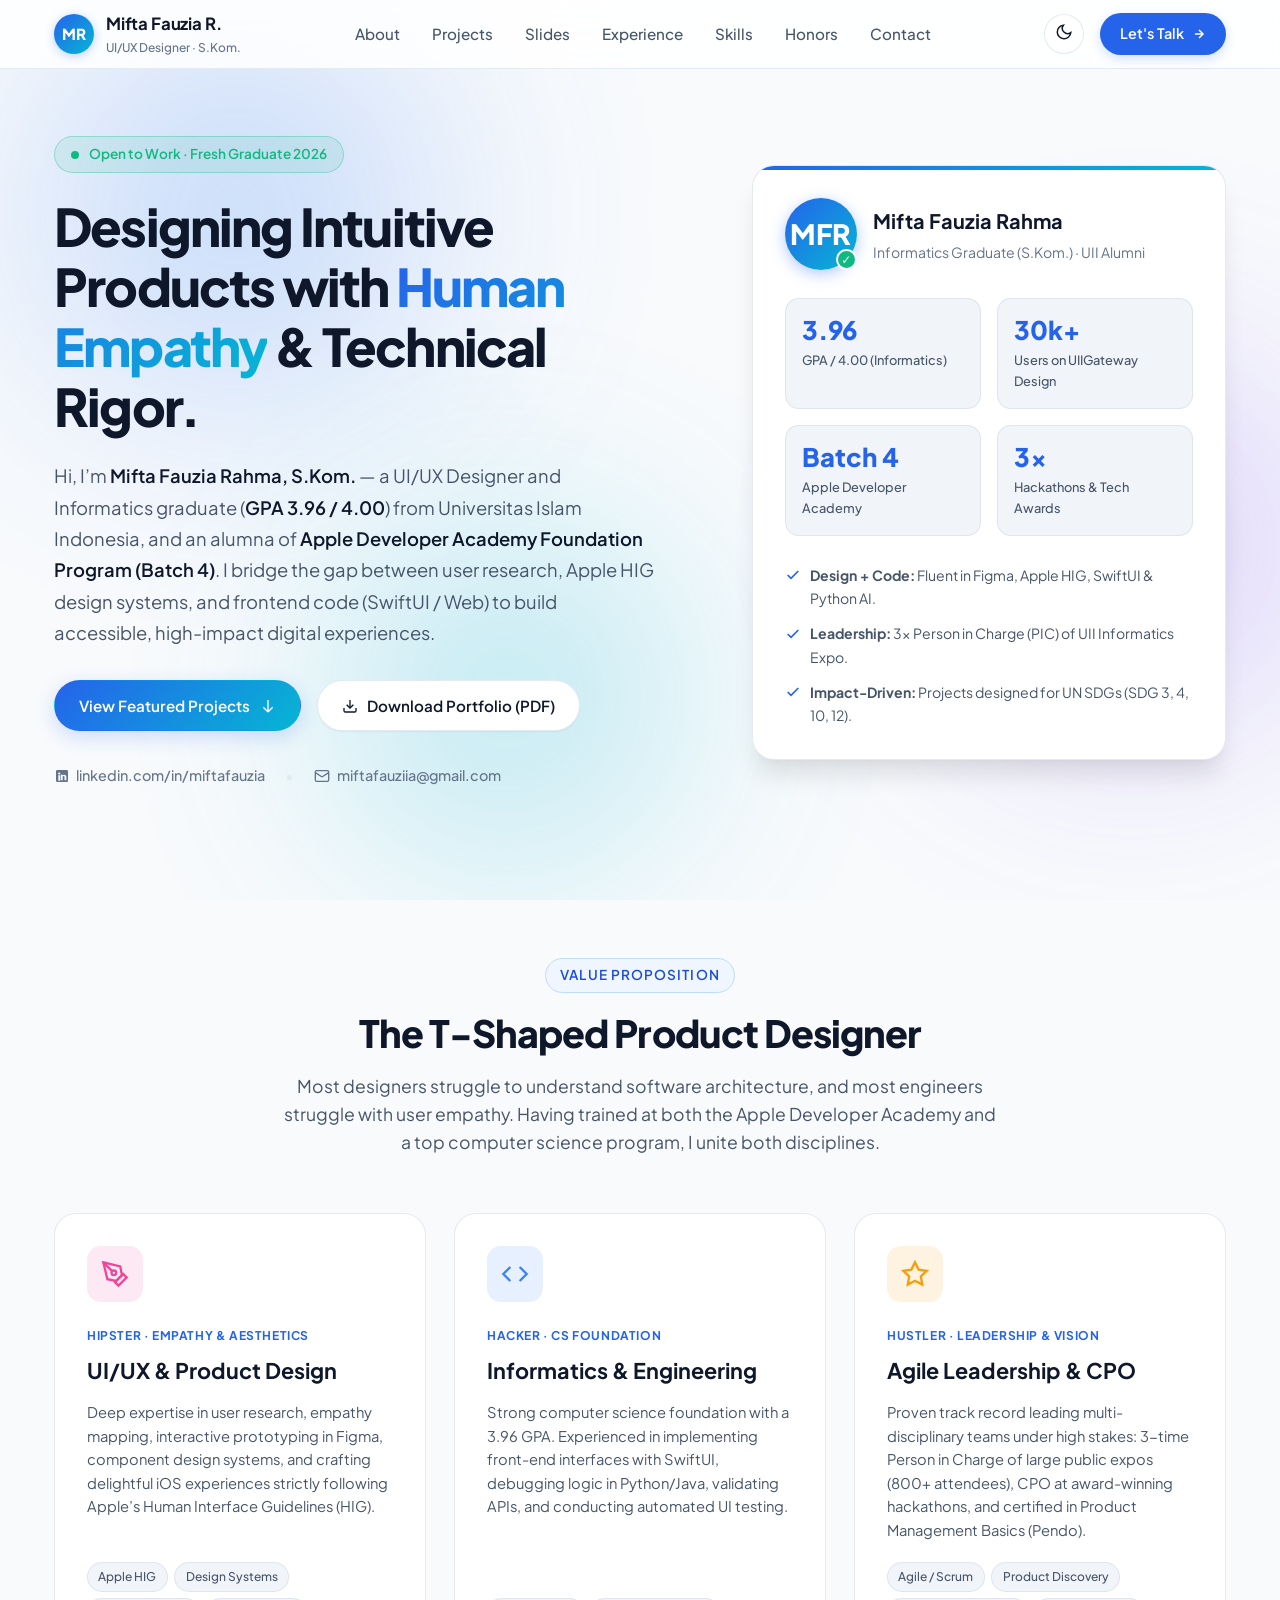
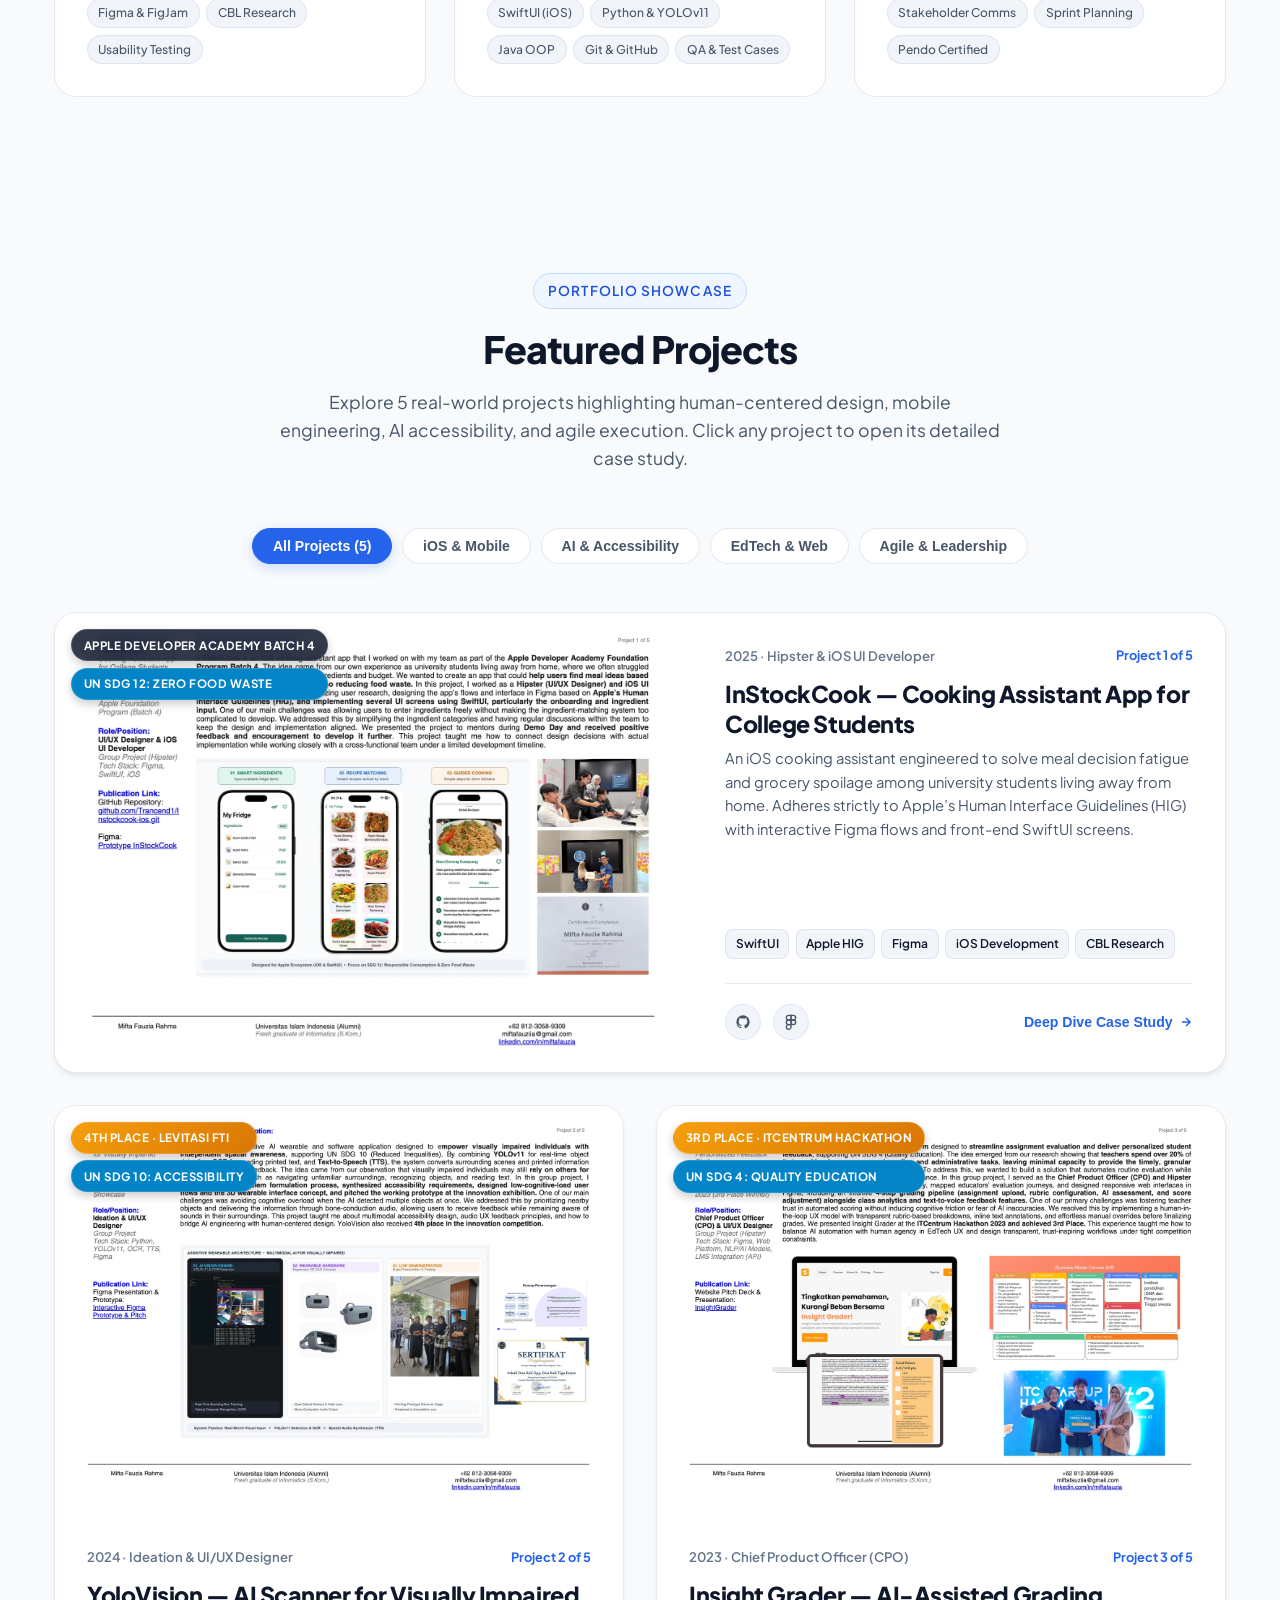
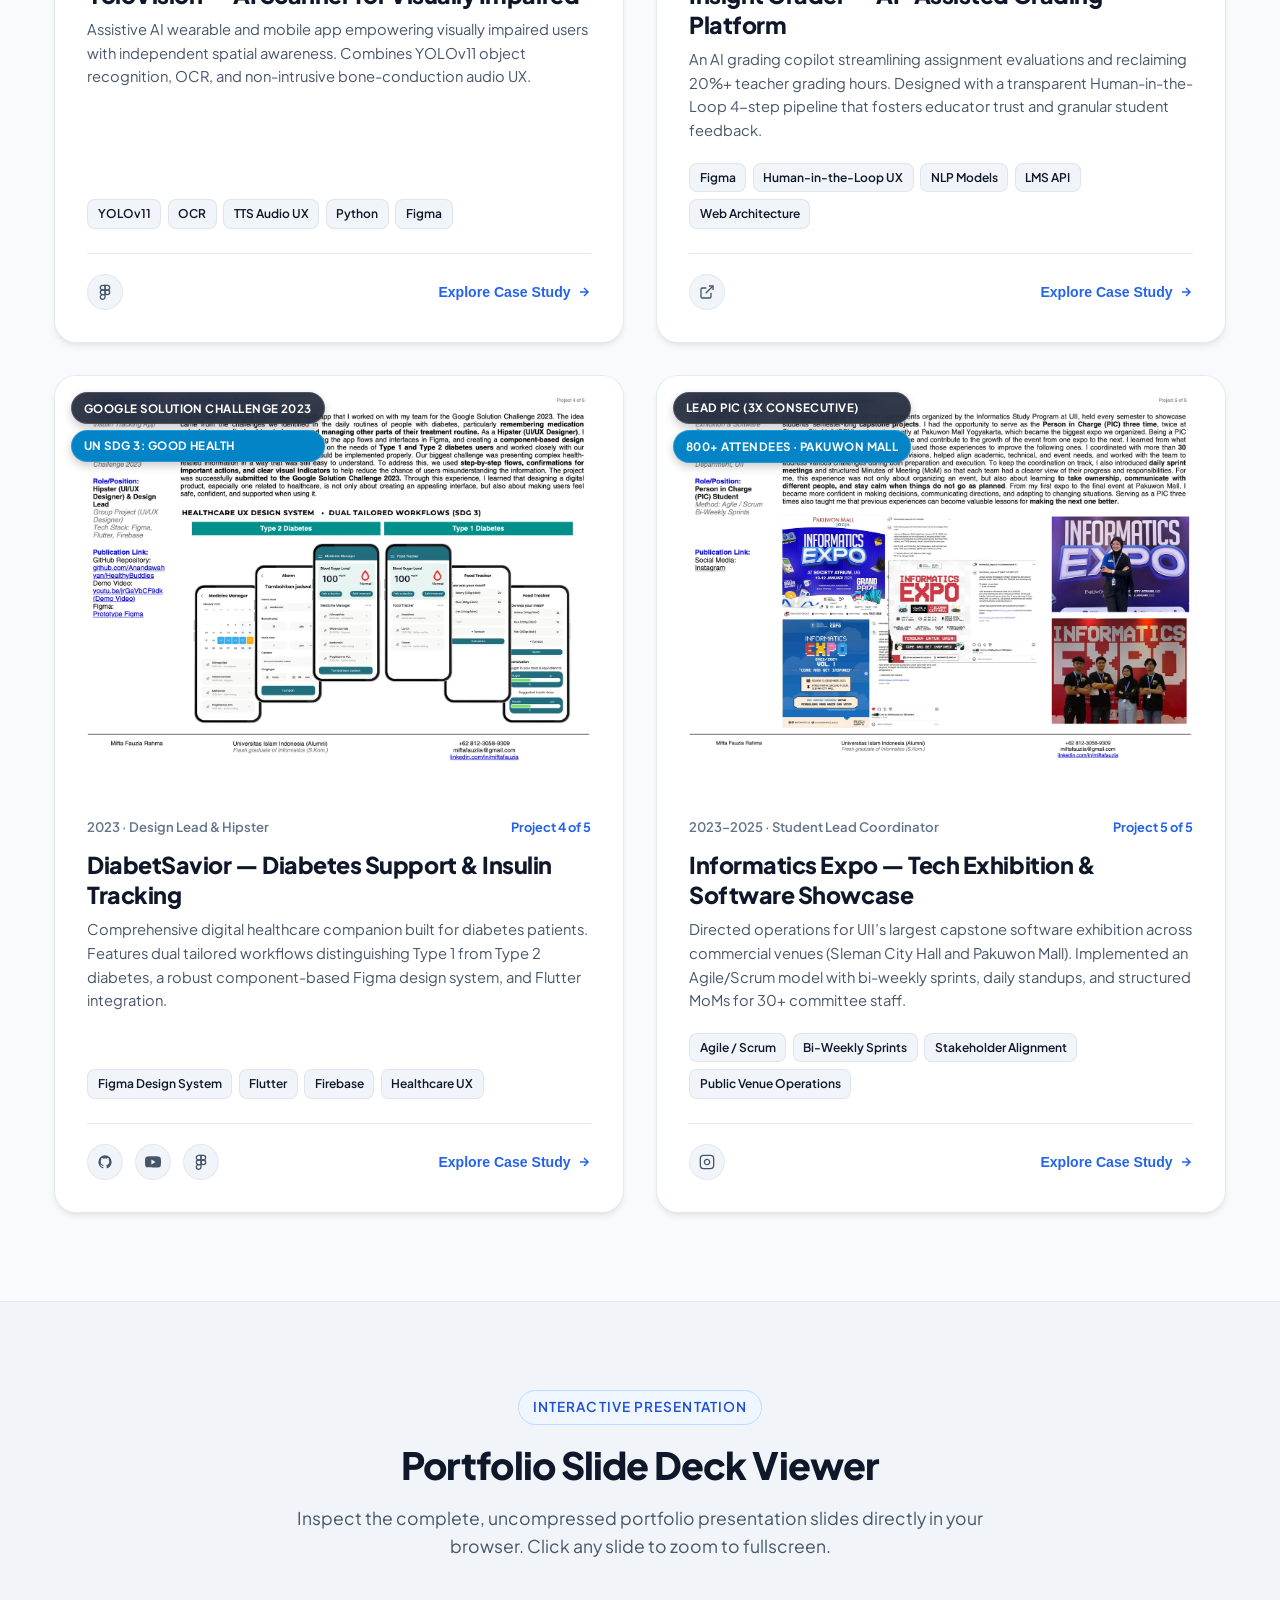
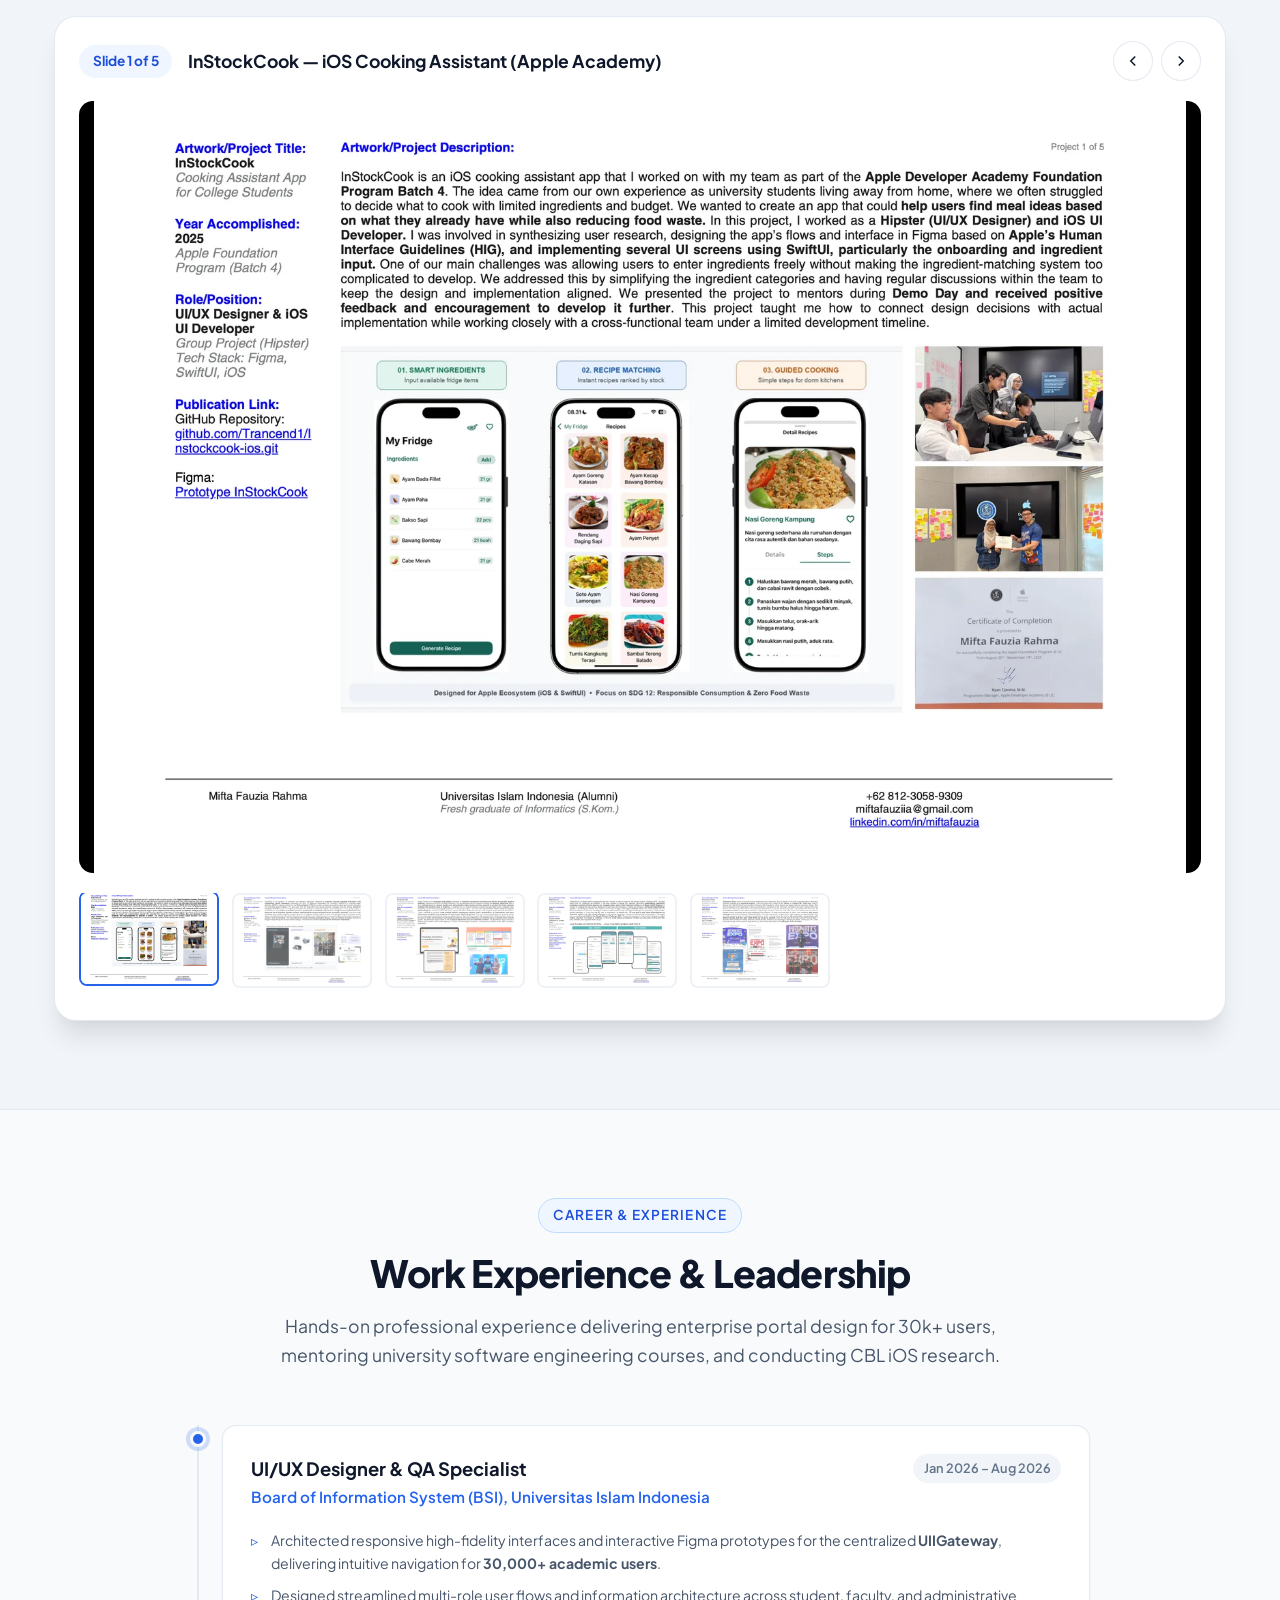
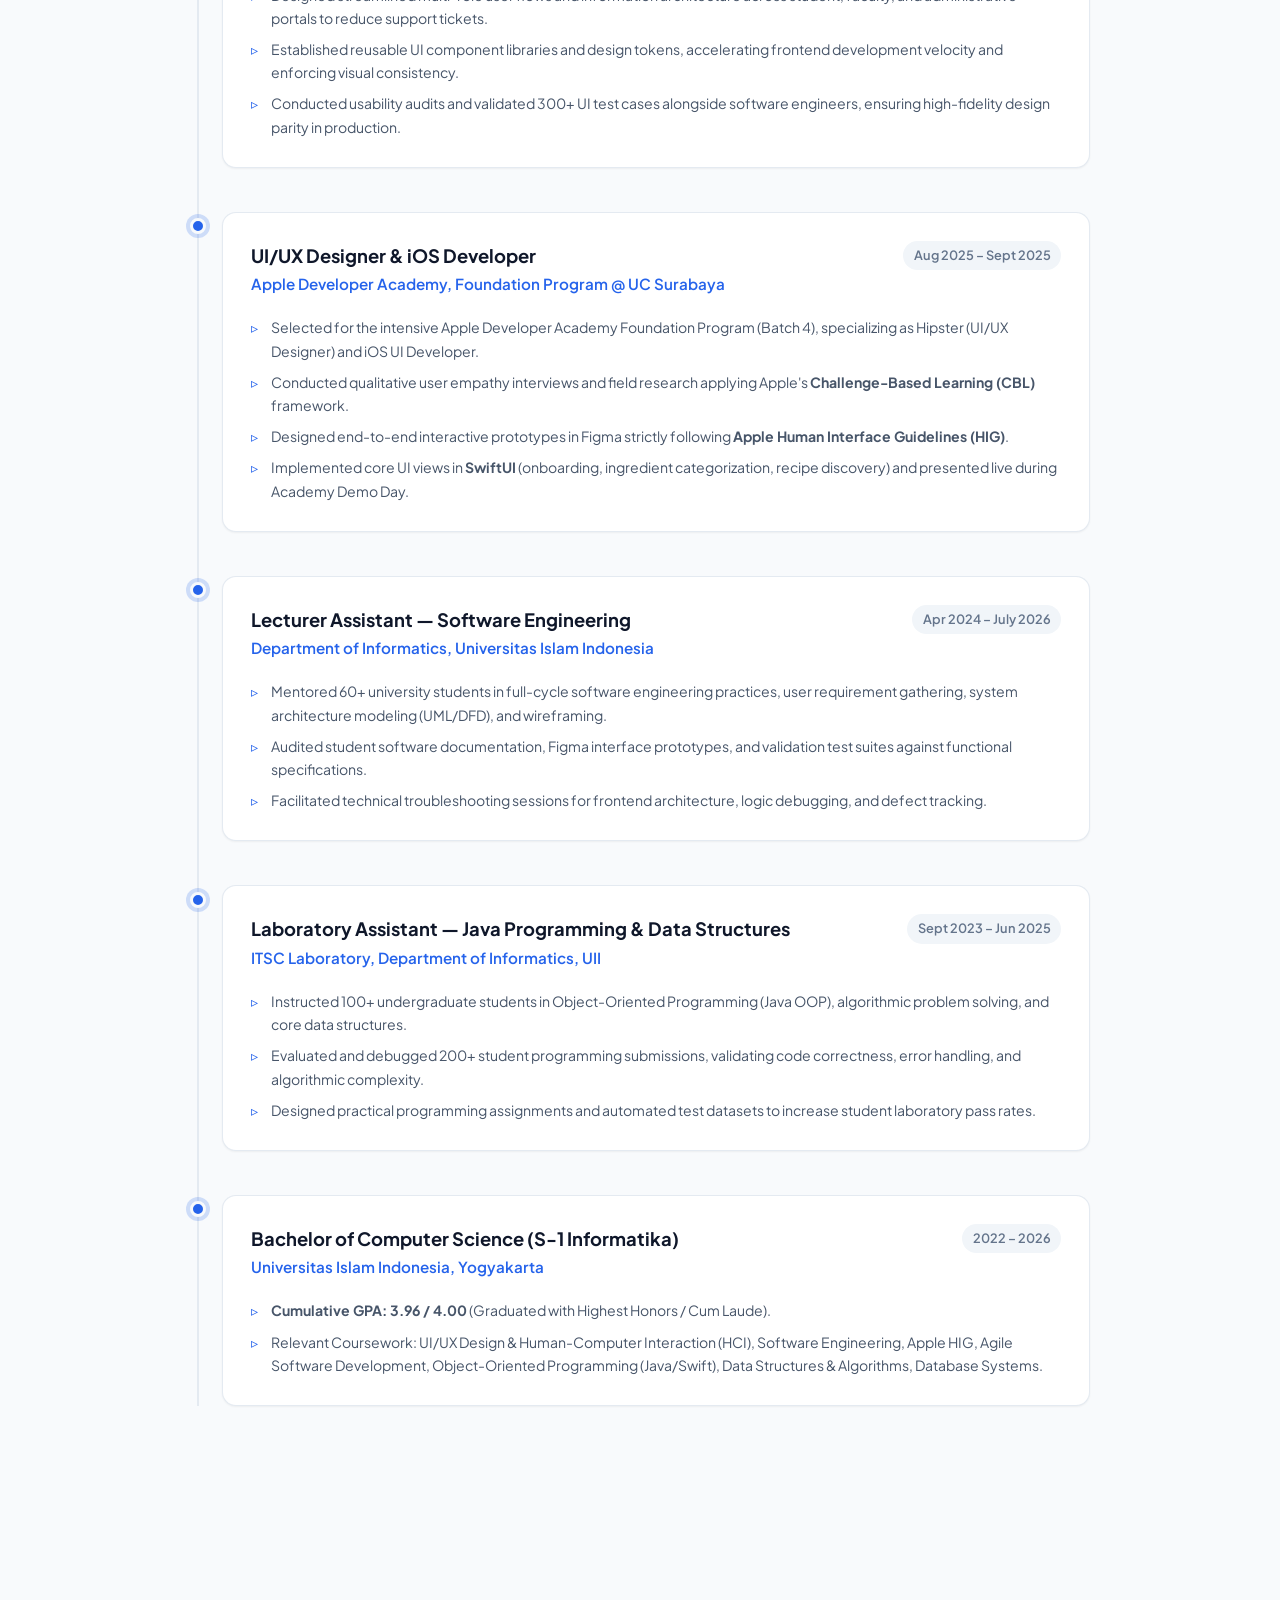
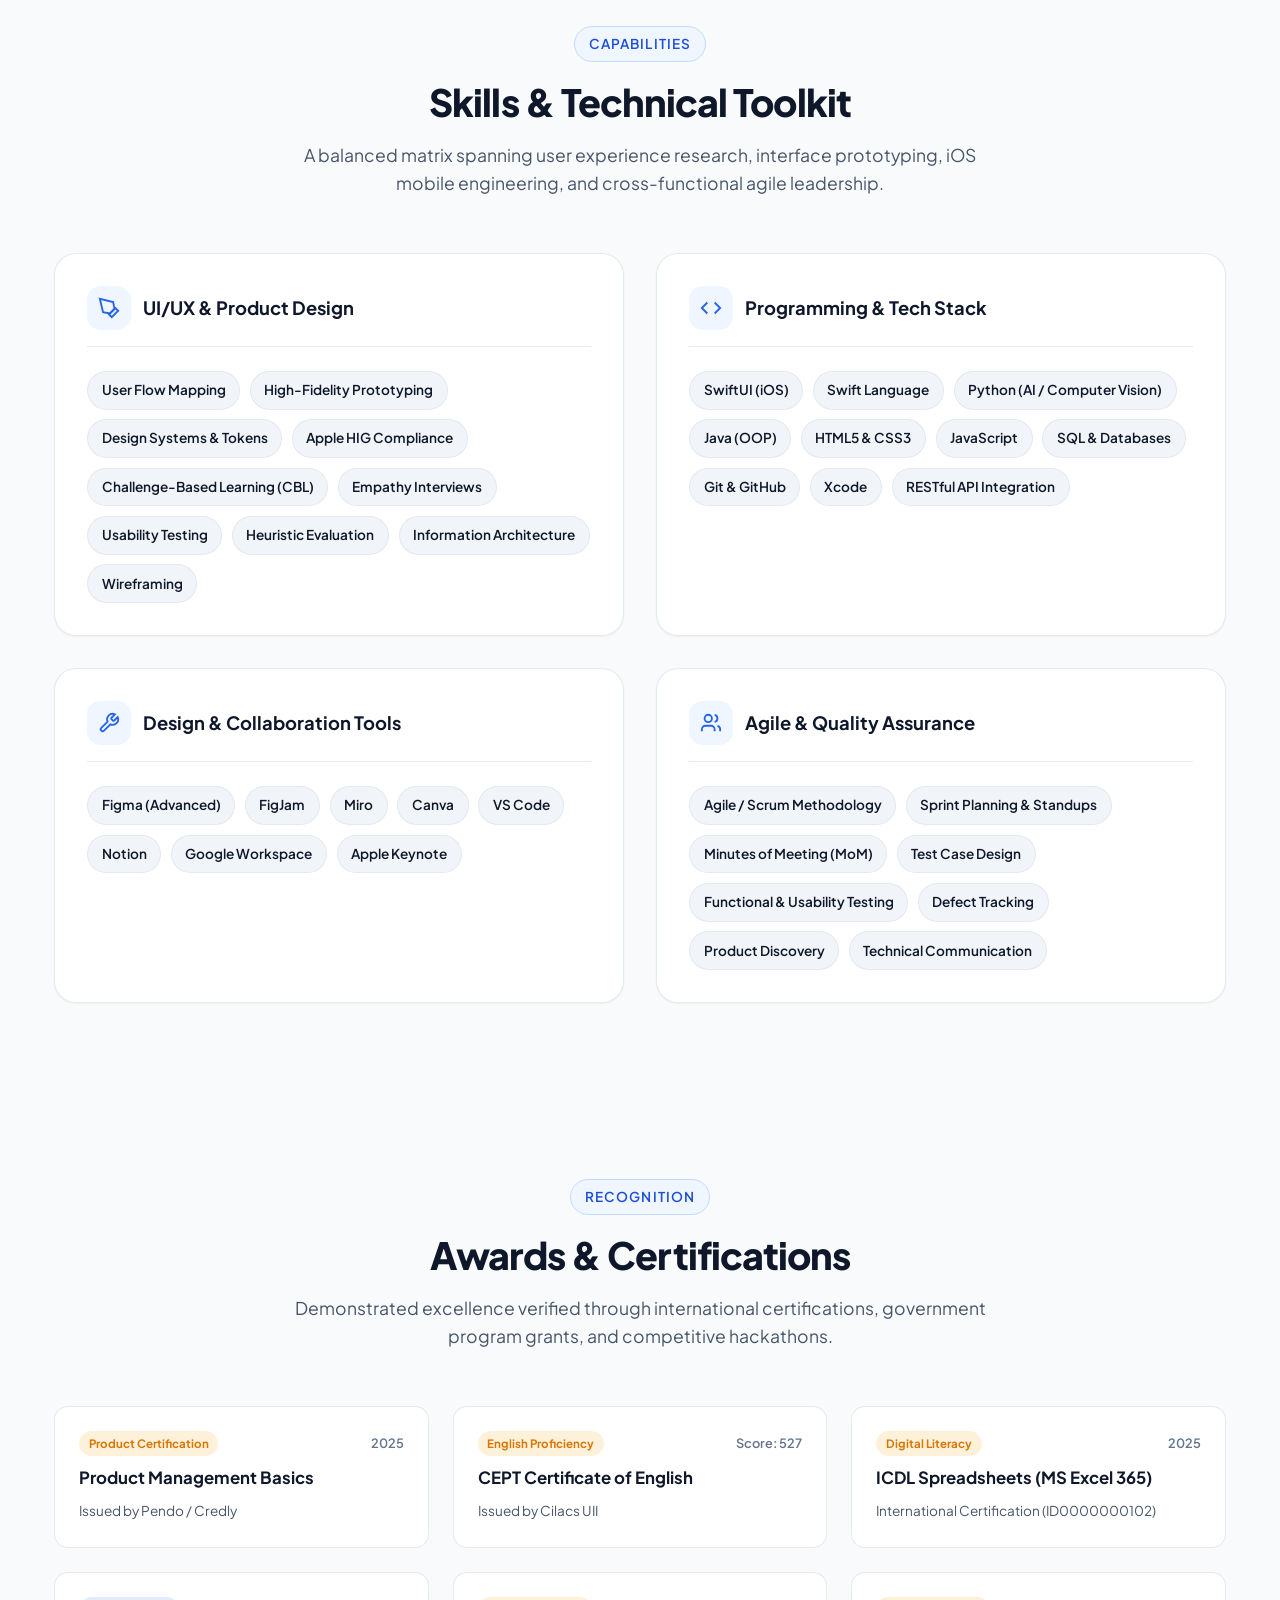
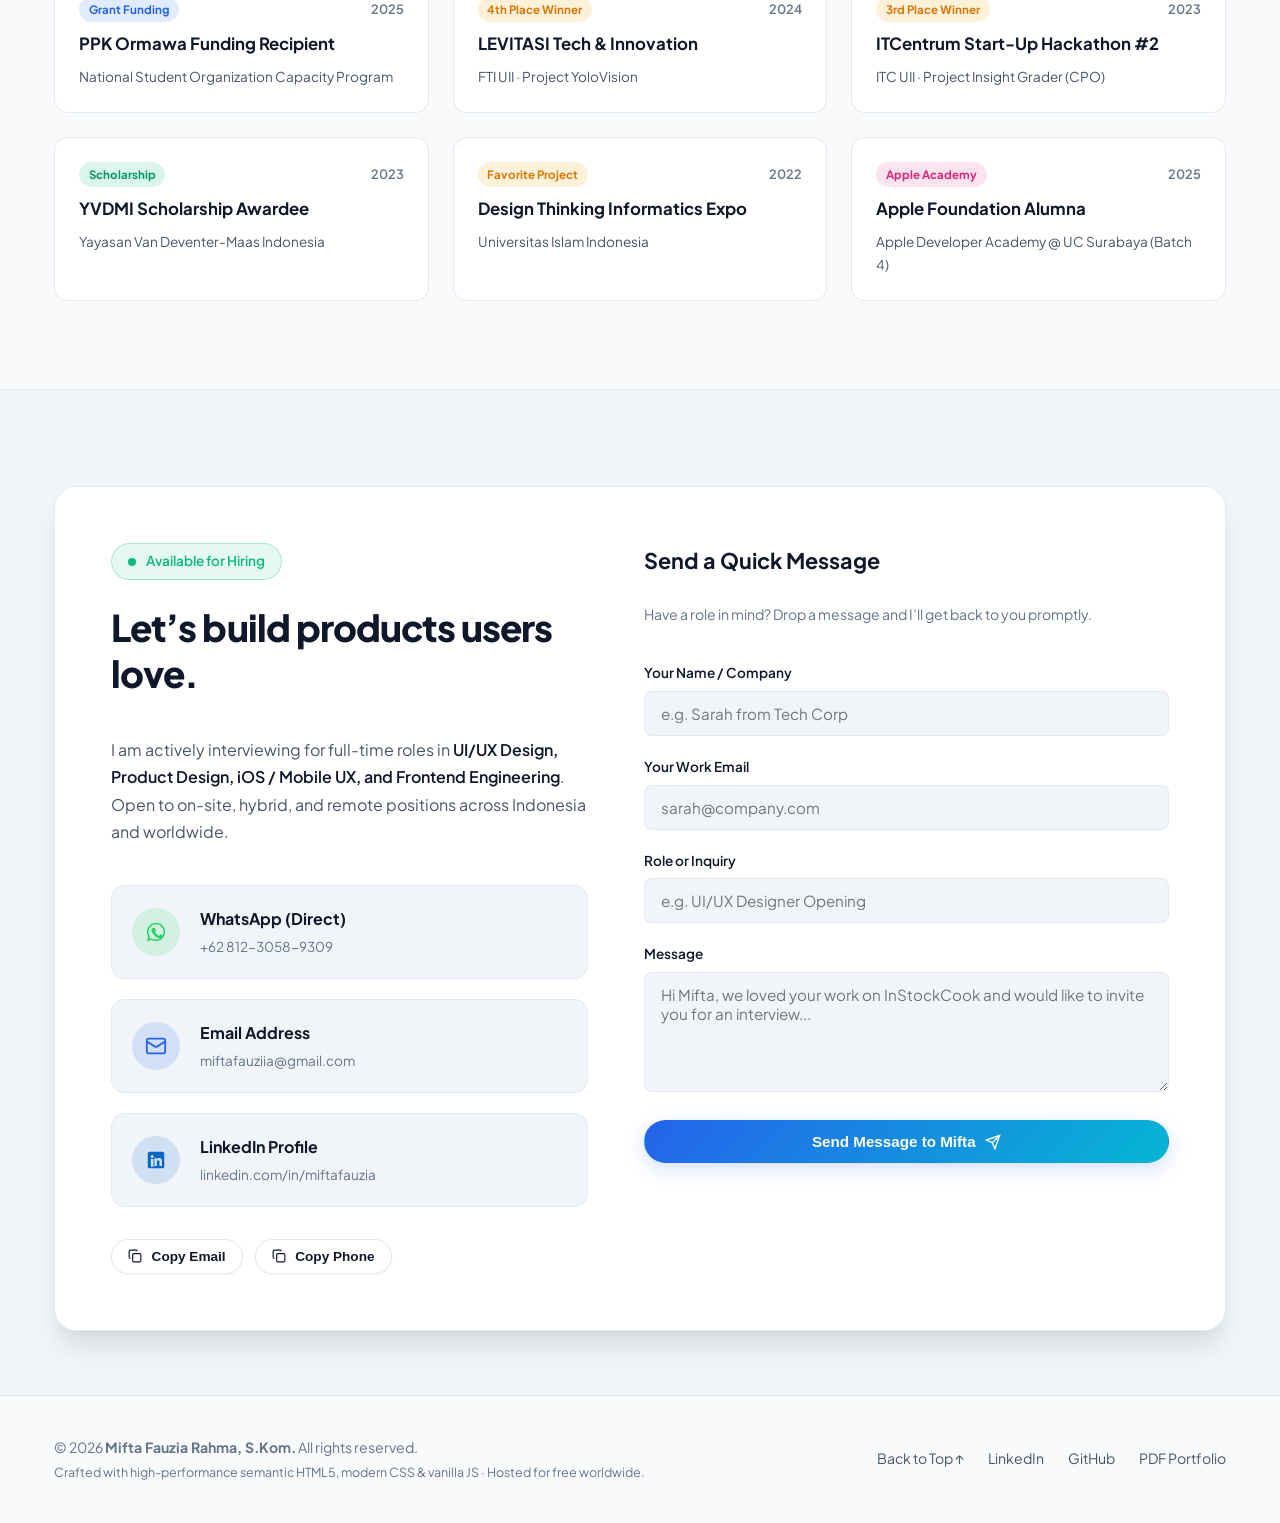
==== index.html @ 334d72fe "feat: complete portfolio website for Mifta Fauzia Rahma (2026)" ====
<!DOCTYPE html>
<html lang="en" data-theme="light">
<head>
  <meta charset="UTF-8" />
  <meta name="viewport" content="width=device-width, initial-scale=1.0" />
  
  <!-- Primary Meta Tags -->
  <title>Mifta Fauzia Rahma — UI/UX Designer & Informatics Graduate (S.Kom.)</title>
  <meta name="title" content="Mifta Fauzia Rahma — UI/UX Designer & Informatics Graduate (S.Kom.)" />
  <meta name="description" content="Portfolio of Mifta Fauzia Rahma, Fresh Graduate of Informatics (GPA 3.96/4.00) from Universitas Islam Indonesia and Alumna of Apple Developer Academy Foundation Program Batch 4. Specializing in UI/UX Design, iOS Development, and Product Design." />
  <meta name="keywords" content="Mifta Fauzia Rahma, UI/UX Designer, Apple Developer Academy, Universitas Islam Indonesia, Portfolio, SwiftUI, Figma, Product Designer, Fresh Graduate" />
  <meta name="author" content="Mifta Fauzia Rahma" />
  <meta name="theme-color" content="#2563eb" />

  <!-- Open Graph / Facebook / LinkedIn -->
  <meta property="og:type" content="website" />
  <meta property="og:url" content="https://miftafauzia.github.io/" />
  <meta property="og:title" content="Mifta Fauzia Rahma — UI/UX Designer & Informatics Graduate" />
  <meta property="og:description" content="Alumna of Apple Developer Academy Foundation Batch 4 & S-1 Informatics UII (GPA 3.96/4.00). Discover featured projects: InStockCook, YoloVision, Insight Grader, and DiabetSavior." />
  <meta property="og:image" content="assets/img/slide_1.webp" />

  <!-- Google Fonts: Plus Jakarta Sans & JetBrains Mono -->
  <link rel="preconnect" href="https://fonts.googleapis.com" />
  <link rel="preconnect" href="https://fonts.gstatic.com" crossorigin />
  <link href="https://fonts.googleapis.com/css2?family=JetBrains+Mono:wght@400;500;600&family=Plus+Jakarta+Sans:wght@400;500;600;700;800&display=swap" rel="stylesheet" />

  <!-- Stylesheet -->
  <link rel="stylesheet" href="styles.css" />
  <link rel="icon" href="data:image/svg+xml,<svg xmlns=%22http://www.w3.org/2000/svg%22 viewBox=%220 0 100 100%22><text y=%22.9em%22 font-size=%2290%22>✨</text></svg>" />
</head>
<body>

  <!-- Ambient Glow Effects -->
  <div class="ambient-glow" aria-hidden="true">
    <div class="glow-orb glow-orb-1"></div>
    <div class="glow-orb glow-orb-2"></div>
    <div class="glow-orb glow-orb-3"></div>
  </div>

  <!-- Navigation Bar -->
  <header class="navbar" id="navbar">
    <div class="container nav-container">
      <a href="#home" class="nav-brand" aria-label="Mifta Fauzia Rahma Homepage">
        <div class="brand-avatar">MR</div>
        <div class="brand-info">
          <span class="brand-name">Mifta Fauzia R.</span>
          <span class="brand-role">UI/UX Designer &middot; S.Kom.</span>
        </div>
      </a>

      <nav>
        <ul class="nav-links" id="navLinksMenu">
          <li><a href="#about" class="nav-link">About</a></li>
          <li><a href="#projects" class="nav-link">Projects</a></li>
          <li><a href="#slides" class="nav-link">Slides</a></li>
          <li><a href="#experience" class="nav-link">Experience</a></li>
          <li><a href="#skills" class="nav-link">Skills</a></li>
          <li><a href="#honors" class="nav-link">Honors</a></li>
          <li><a href="#contact" class="nav-link">Contact</a></li>
        </ul>
      </nav>

      <div class="nav-actions">
        <button class="theme-toggle-btn" id="themeToggleBtn" aria-label="Toggle theme" title="Toggle Light/Dark Theme">
          <span id="themeIcon">
            <svg width="18" height="18" viewBox="0 0 24 24" fill="none" stroke="currentColor" stroke-width="2"><path d="M21 12.79A9 9 0 1 1 11.21 3 7 7 0 0 0 21 12.79z"/></svg>
          </span>
        </button>
        <a href="#contact" class="nav-cta-btn">
          <span>Let's Talk</span>
          <svg width="14" height="14" viewBox="0 0 24 24" fill="none" stroke="currentColor" stroke-width="2.5"><path d="M5 12h14M12 5l7 7-7 7"/></svg>
        </a>
        <button class="menu-toggle-btn" id="mobileNavToggle" aria-label="Open mobile menu" aria-expanded="false">
          <svg width="24" height="24" viewBox="0 0 24 24" fill="none" stroke="currentColor" stroke-width="2"><line x1="3" y1="12" x2="21" y2="12"/><line x1="3" y1="6" x2="21" y2="6"/><line x1="3" y1="18" x2="21" y2="18"/></svg>
        </button>
      </div>
    </div>
  </header>

  <!-- Main Content -->
  <main id="main-content">

    <!-- Hero Section -->
    <section class="hero-section" id="home">
      <div class="container hero-grid">
        <div class="hero-content">
          <div class="status-badge">
            <span class="status-dot"></span>
            <span>Open to Work &middot; Fresh Graduate 2026</span>
          </div>

          <h1 class="hero-title">
            Designing Intuitive Products with <span class="gradient-text">Human Empathy</span> & Technical Rigor.
          </h1>

          <p class="hero-desc">
            Hi, I’m <strong>Mifta Fauzia Rahma, S.Kom.</strong> — a UI/UX Designer and Informatics graduate (<strong>GPA 3.96 / 4.00</strong>) from Universitas Islam Indonesia, and an alumna of <strong>Apple Developer Academy Foundation Program (Batch 4)</strong>. I bridge the gap between user research, Apple HIG design systems, and frontend code (SwiftUI / Web) to build accessible, high-impact digital experiences.
          </p>

          <div class="hero-actions">
            <a href="#projects" class="btn btn-primary">
              <span>View Featured Projects</span>
              <svg width="16" height="16" viewBox="0 0 24 24" fill="none" stroke="currentColor" stroke-width="2"><path d="M19 14l-7 7m0 0l-7-7m7 7V3"/></svg>
            </a>
            <a href="assets/Mifta_Fauzia_Rahma_Portfolio_2026.pdf" download class="btn btn-secondary" title="Download official PDF portfolio">
              <svg width="16" height="16" viewBox="0 0 24 24" fill="none" stroke="currentColor" stroke-width="2"><path d="M21 15v4a2 2 0 0 1-2 2H5a2 2 0 0 1-2-2v-4"/><polyline points="7 10 12 15 17 10"/><line x1="12" y1="15" x2="12" y2="3"/></svg>
              <span>Download Portfolio (PDF)</span>
            </a>
          </div>

          <div class="hero-socials">
            <a href="https://linkedin.com/in/miftafauzia" target="_blank" rel="noopener noreferrer" class="social-link" title="LinkedIn Profile">
              <svg width="16" height="16" viewBox="0 0 24 24" fill="currentColor"><path d="M19 3a2 2 0 0 1 2 2v14a2 2 0 0 1-2 2H5a2 2 0 0 1-2-2V5a2 2 0 0 1 2-2h14m-.5 15.5v-5.3a3.26 3.26 0 0 0-3.26-3.26c-.85 0-1.84.52-2.28 1.3v-1.11h-2.79v8.37h2.79v-4.93c0-.77.62-1.4 1.39-1.4a1.4 1.4 0 0 1 1.4 1.4v4.93h2.75M6.46 10.9v8.37H9.2V10.9H6.46M7.83 6.64a1.64 1.64 0 0 0-1.64 1.64c0 .91.73 1.64 1.64 1.64s1.64-.73 1.64-1.64A1.64 1.64 0 0 0 7.83 6.64Z"/></svg>
              <span>linkedin.com/in/miftafauzia</span>
            </a>
            <span style="color: var(--border-color);">&bull;</span>
            <a href="mailto:miftafauziia@gmail.com" class="social-link" title="Direct Email">
              <svg width="16" height="16" viewBox="0 0 24 24" fill="none" stroke="currentColor" stroke-width="2"><rect width="20" height="16" x="2" y="4" rx="2"/><path d="m22 7-8.97 5.7a1.94 1.94 0 0 1-2.06 0L2 7"/></svg>
              <span>miftafauziia@gmail.com</span>
            </a>
          </div>
        </div>

        <!-- Hero Bento Proof Card -->
        <div class="hero-card">
          <div class="hero-card-header">
            <div class="hero-avatar-wrapper">
              <div class="hero-avatar">MFR</div>
              <span class="verified-badge" title="Verified Graduate & Apple Academy Alumna">✓</span>
            </div>
            <div class="hero-card-meta">
              <h3>Mifta Fauzia Rahma</h3>
              <p>Informatics Graduate (S.Kom.) &middot; UII Alumni</p>
            </div>
          </div>

          <div class="metrics-grid">
            <div class="metric-box">
              <div class="metric-number">3.96</div>
              <div class="metric-label">GPA / 4.00 (Informatics)</div>
            </div>
            <div class="metric-box">
              <div class="metric-number">30k+</div>
              <div class="metric-label">Users on UIIGateway Design</div>
            </div>
            <div class="metric-box">
              <div class="metric-number">Batch 4</div>
              <div class="metric-label">Apple Developer Academy</div>
            </div>
            <div class="metric-box">
              <div class="metric-number">3x</div>
              <div class="metric-label">Hackathons & Tech Awards</div>
            </div>
          </div>

          <ul class="hero-highlights-list">
            <li class="hero-highlight-item">
              <svg width="16" height="16" viewBox="0 0 24 24" fill="none" stroke="currentColor" stroke-width="2.5"><polyline points="20 6 9 17 4 12"/></svg>
              <span><strong>Design + Code:</strong> Fluent in Figma, Apple HIG, SwiftUI & Python AI.</span>
            </li>
            <li class="hero-highlight-item">
              <svg width="16" height="16" viewBox="0 0 24 24" fill="none" stroke="currentColor" stroke-width="2.5"><polyline points="20 6 9 17 4 12"/></svg>
              <span><strong>Leadership:</strong> 3x Person in Charge (PIC) of UII Informatics Expo.</span>
            </li>
            <li class="hero-highlight-item">
              <svg width="16" height="16" viewBox="0 0 24 24" fill="none" stroke="currentColor" stroke-width="2.5"><polyline points="20 6 9 17 4 12"/></svg>
              <span><strong>Impact-Driven:</strong> Projects designed for UN SDGs (SDG 3, 4, 10, 12).</span>
            </li>
          </ul>
        </div>
      </div>
    </section>

    <!-- The T-Shaped Designer / Value Proposition Section -->
    <section class="section" id="about">
      <div class="container">
        <div class="section-header">
          <span class="section-tag">Value Proposition</span>
          <h2 class="section-title">The T-Shaped Product Designer</h2>
          <p class="section-subtitle">
            Most designers struggle to understand software architecture, and most engineers struggle with user empathy. Having trained at both the Apple Developer Academy and a top computer science program, I unite both disciplines.
          </p>
        </div>

        <div class="t-shaped-grid">
          <!-- Hipster Card -->
          <div class="t-card">
            <div class="t-card-icon icon-hipster">
              <svg width="28" height="28" viewBox="0 0 24 24" fill="none" stroke="currentColor" stroke-width="2"><path d="m12 19 7-7 3 3-7 7-3-3z"/><path d="m18 13-1.5-7.5L2 2l3.5 14.5L13 18l5-5z"/><path d="m2 2 7.586 7.586"/><circle cx="11" cy="11" r="2"/></svg>
            </div>
            <div class="t-card-badge">Hipster &middot; Empathy & Aesthetics</div>
            <h3 class="t-card-title">UI/UX & Product Design</h3>
            <p class="t-card-desc">
              Deep expertise in user research, empathy mapping, interactive prototyping in Figma, component design systems, and crafting delightful iOS experiences strictly following Apple’s Human Interface Guidelines (HIG).
            </p>
            <div class="t-card-tags">
              <span class="tag-pill">Apple HIG</span>
              <span class="tag-pill">Design Systems</span>
              <span class="tag-pill">Figma & FigJam</span>
              <span class="tag-pill">CBL Research</span>
              <span class="tag-pill">Usability Testing</span>
            </div>
          </div>

          <!-- Hacker Card -->
          <div class="t-card">
            <div class="t-card-icon icon-hacker">
              <svg width="28" height="28" viewBox="0 0 24 24" fill="none" stroke="currentColor" stroke-width="2"><polyline points="16 18 22 12 16 6"/><polyline points="8 6 2 12 8 18"/></svg>
            </div>
            <div class="t-card-badge">Hacker &middot; CS Foundation</div>
            <h3 class="t-card-title">Informatics & Engineering</h3>
            <p class="t-card-desc">
              Strong computer science foundation with a 3.96 GPA. Experienced in implementing front-end interfaces with SwiftUI, debugging logic in Python/Java, validating APIs, and conducting automated UI testing.
            </p>
            <div class="t-card-tags">
              <span class="tag-pill">SwiftUI (iOS)</span>
              <span class="tag-pill">Python & YOLOv11</span>
              <span class="tag-pill">Java OOP</span>
              <span class="tag-pill">Git & GitHub</span>
              <span class="tag-pill">QA & Test Cases</span>
            </div>
          </div>

          <!-- Hustler Card -->
          <div class="t-card">
            <div class="t-card-icon icon-hustler">
              <svg width="28" height="28" viewBox="0 0 24 24" fill="none" stroke="currentColor" stroke-width="2"><polygon points="12 2 15.09 8.26 22 9.27 17 14.14 18.18 21.02 12 17.77 5.82 21.02 7 14.14 2 9.27 8.91 8.26 12 2"/></svg>
            </div>
            <div class="t-card-badge">Hustler &middot; Leadership & Vision</div>
            <h3 class="t-card-title">Agile Leadership & CPO</h3>
            <p class="t-card-desc">
              Proven track record leading multi-disciplinary teams under high stakes: 3-time Person in Charge of large public expos (800+ attendees), CPO at award-winning hackathons, and certified in Product Management Basics (Pendo).
            </p>
            <div class="t-card-tags">
              <span class="tag-pill">Agile / Scrum</span>
              <span class="tag-pill">Product Discovery</span>
              <span class="tag-pill">Stakeholder Comms</span>
              <span class="tag-pill">Sprint Planning</span>
              <span class="tag-pill">Pendo Certified</span>
            </div>
          </div>
        </div>
      </div>
    </section>

    <!-- Featured Projects Section -->
    <section class="section" id="projects">
      <div class="container">
        <div class="section-header">
          <span class="section-tag">Portfolio Showcase</span>
          <h2 class="section-title">Featured Projects</h2>
          <p class="section-subtitle">
            Explore 5 real-world projects highlighting human-centered design, mobile engineering, AI accessibility, and agile execution. Click any project to open its detailed case study.
          </p>
        </div>

        <!-- Filter Tabs -->
        <div class="filter-tabs">
          <button class="filter-btn active" data-filter="all">All Projects (5)</button>
          <button class="filter-btn" data-filter="mobile">iOS & Mobile</button>
          <button class="filter-btn" data-filter="ai">AI & Accessibility</button>
          <button class="filter-btn" data-filter="web">EdTech & Web</button>
          <button class="filter-btn" data-filter="leadership">Agile & Leadership</button>
        </div>

        <div class="projects-grid">
          
          <!-- PROJECT 1: InStockCook (Featured Banner) -->
          <article class="project-card featured" data-category="mobile">
            <div class="project-media" data-project-target="instockcook" title="Click to open case study">
              <img src="assets/img/slide_1.webp" alt="InStockCook iOS App Portfolio Slide" class="project-img" loading="lazy" />
              <div class="project-badge-overlay">
                <span class="badge-tag">Apple Developer Academy Batch 4</span>
                <span class="badge-tag badge-sdg">UN SDG 12: Zero Food Waste</span>
              </div>
            </div>

            <div class="project-body">
              <div class="project-meta-top">
                <span class="project-year-role">2025 &middot; Hipster & iOS UI Developer</span>
                <span style="font-size:0.8rem; font-weight:700; color:var(--accent-primary);">Project 1 of 5</span>
              </div>

              <h3 class="project-title">InStockCook — Cooking Assistant App for College Students</h3>
              <p class="project-summary">
                An iOS cooking assistant engineered to solve meal decision fatigue and grocery spoilage among university students living away from home. Adheres strictly to Apple’s Human Interface Guidelines (HIG) with interactive Figma flows and front-end SwiftUI screens.
              </p>

              <div class="project-tech-stack">
                <span class="tech-chip">SwiftUI</span>
                <span class="tech-chip">Apple HIG</span>
                <span class="tech-chip">Figma</span>
                <span class="tech-chip">iOS Development</span>
                <span class="tech-chip">CBL Research</span>
              </div>

              <div class="project-footer">
                <div class="project-links">
                  <a href="https://github.com/Trancend1/Instockcook-ios.git" target="_blank" rel="noopener noreferrer" class="icon-btn-link" title="GitHub Repository">
                    <svg width="16" height="16" viewBox="0 0 24 24" fill="currentColor"><path d="M12 2A10 10 0 0 0 2 12c0 4.42 2.87 8.17 6.84 9.5.5.08.66-.23.66-.5v-1.69c-2.77.6-3.36-1.34-3.36-1.34-.46-1.16-1.11-1.47-1.11-1.47-.91-.62.07-.6.07-.6 1 .07 1.53 1.03 1.53 1.03.87 1.52 2.34 1.07 2.91.83.1-.65.35-1.09.63-1.34-2.22-.25-4.55-1.11-4.55-4.92 0-1.11.38-2 1.03-2.71-.1-.25-.45-1.29.1-2.64 0 0 .84-.27 2.75 1.02.79-.22 1.65-.33 2.5-.33.85 0 1.71.11 2.5.33 1.91-1.29 2.75-1.02 2.75-1.02.55 1.35.2 2.39.1 2.64.65.71 1.03 1.6 1.03 2.71 0 3.82-2.34 4.66-4.57 4.91.36.31.69.92.69 1.85V21c0 .27.16.59.67.5C19.14 20.16 22 16.42 22 12A10 10 0 0 0 12 2Z"/></svg>
                  </a>
                  <a href="https://www.figma.com/design/U7SBollNS7j5BgfaVkSF4r/InStockCook?node-id=0-1&t=4lIGKDlm5ayss5cg-1" target="_blank" rel="noopener noreferrer" class="icon-btn-link" title="Interactive Figma Prototype">
                    <svg width="16" height="16" viewBox="0 0 24 24" fill="none" stroke="currentColor" stroke-width="2"><path d="M5 5.5A3.5 3.5 0 0 1 8.5 2H12v7H8.5A3.5 3.5 0 0 1 5 5.5z"/><path d="M12 2h3.5a3.5 3.5 0 1 1 0 7H12V2z"/><path d="M12 12.5a3.5 3.5 0 1 1 7 0 3.5 3.5 0 1 1-7 0z"/><path d="M5 19.5A3.5 3.5 0 0 1 8.5 16H12v3.5a3.5 3.5 0 1 1-7 0z"/><path d="M5 12.5A3.5 3.5 0 0 1 8.5 9H12v7H8.5A3.5 3.5 0 0 1 5 12.5z"/></svg>
                  </a>
                </div>
                <button class="case-study-btn" data-project-target="instockcook">
                  <span>Deep Dive Case Study</span>
                  <svg width="14" height="14" viewBox="0 0 24 24" fill="none" stroke="currentColor" stroke-width="2.5"><path d="M5 12h14M12 5l7 7-7 7"/></svg>
                </button>
              </div>
            </div>
          </article>

          <!-- PROJECT 2: YoloVision -->
          <article class="project-card" data-category="ai">
            <div class="project-media" data-project-target="yolovision" title="Click to open case study">
              <img src="assets/img/slide_2.webp" alt="YoloVision Assistive AI Portfolio Slide" class="project-img" loading="lazy" />
              <div class="project-badge-overlay">
                <span class="badge-tag badge-award">4th Place &middot; LEVITASI FTI</span>
                <span class="badge-tag badge-sdg">UN SDG 10: Accessibility</span>
              </div>
            </div>

            <div class="project-body">
              <div class="project-meta-top">
                <span class="project-year-role">2024 &middot; Ideation & UI/UX Designer</span>
                <span style="font-size:0.8rem; font-weight:700; color:var(--accent-primary);">Project 2 of 5</span>
              </div>

              <h3 class="project-title">YoloVision — AI Scanner for Visually Impaired</h3>
              <p class="project-summary">
                Assistive AI wearable and mobile app empowering visually impaired users with independent spatial awareness. Combines YOLOv11 object recognition, OCR, and non-intrusive bone-conduction audio UX.
              </p>

              <div class="project-tech-stack">
                <span class="tech-chip">YOLOv11</span>
                <span class="tech-chip">OCR</span>
                <span class="tech-chip">TTS Audio UX</span>
                <span class="tech-chip">Python</span>
                <span class="tech-chip">Figma</span>
              </div>

              <div class="project-footer">
                <div class="project-links">
                  <a href="https://www.figma.com/proto/dXN6POz34i6eluGoeBTMvk/Portfolio?node-id=104-541" target="_blank" rel="noopener noreferrer" class="icon-btn-link" title="Interactive Figma Prototype & Pitch">
                    <svg width="16" height="16" viewBox="0 0 24 24" fill="none" stroke="currentColor" stroke-width="2"><path d="M5 5.5A3.5 3.5 0 0 1 8.5 2H12v7H8.5A3.5 3.5 0 0 1 5 5.5z"/><path d="M12 2h3.5a3.5 3.5 0 1 1 0 7H12V2z"/><path d="M12 12.5a3.5 3.5 0 1 1 7 0 3.5 3.5 0 1 1-7 0z"/><path d="M5 19.5A3.5 3.5 0 0 1 8.5 16H12v3.5a3.5 3.5 0 1 1-7 0z"/><path d="M5 12.5A3.5 3.5 0 0 1 8.5 9H12v7H8.5A3.5 3.5 0 0 1 5 12.5z"/></svg>
                  </a>
                </div>
                <button class="case-study-btn" data-project-target="yolovision">
                  <span>Explore Case Study</span>
                  <svg width="14" height="14" viewBox="0 0 24 24" fill="none" stroke="currentColor" stroke-width="2.5"><path d="M5 12h14M12 5l7 7-7 7"/></svg>
                </button>
              </div>
            </div>
          </article>

          <!-- PROJECT 3: Insight Grader -->
          <article class="project-card" data-category="web">
            <div class="project-media" data-project-target="insightgrader" title="Click to open case study">
              <img src="assets/img/slide_3.webp" alt="Insight Grader AI Platform Portfolio Slide" class="project-img" loading="lazy" />
              <div class="project-badge-overlay">
                <span class="badge-tag badge-award">3rd Place &middot; ITCentrum Hackathon</span>
                <span class="badge-tag badge-sdg">UN SDG 4: Quality Education</span>
              </div>
            </div>

            <div class="project-body">
              <div class="project-meta-top">
                <span class="project-year-role">2023 &middot; Chief Product Officer (CPO)</span>
                <span style="font-size:0.8rem; font-weight:700; color:var(--accent-primary);">Project 3 of 5</span>
              </div>

              <h3 class="project-title">Insight Grader — AI-Assisted Grading Platform</h3>
              <p class="project-summary">
                An AI grading copilot streamlining assignment evaluations and reclaiming 20%+ teacher grading hours. Designed with a transparent Human-in-the-Loop 4-step pipeline that fosters educator trust and granular student feedback.
              </p>

              <div class="project-tech-stack">
                <span class="tech-chip">Figma</span>
                <span class="tech-chip">Human-in-the-Loop UX</span>
                <span class="tech-chip">NLP Models</span>
                <span class="tech-chip">LMS API</span>
                <span class="tech-chip">Web Architecture</span>
              </div>

              <div class="project-footer">
                <div class="project-links">
                  <a href="https://owl-v6vv88.my.canva.site/" target="_blank" rel="noopener noreferrer" class="icon-btn-link" title="Pitch Deck & Presentation Site">
                    <svg width="16" height="16" viewBox="0 0 24 24" fill="none" stroke="currentColor" stroke-width="2"><path d="M18 13v6a2 2 0 0 1-2 2H5a2 2 0 0 1-2-2V8a2 2 0 0 1 2-2h6"/><polyline points="15 3 21 3 21 9"/><line x1="10" y1="14" x2="21" y2="3"/></svg>
                  </a>
                </div>
                <button class="case-study-btn" data-project-target="insightgrader">
                  <span>Explore Case Study</span>
                  <svg width="14" height="14" viewBox="0 0 24 24" fill="none" stroke="currentColor" stroke-width="2.5"><path d="M5 12h14M12 5l7 7-7 7"/></svg>
                </button>
              </div>
            </div>
          </article>

          <!-- PROJECT 4: DiabetSavior -->
          <article class="project-card" data-category="mobile">
            <div class="project-media" data-project-target="diabetsavior" title="Click to open case study">
              <img src="assets/img/slide_4.webp" alt="DiabetSavior Mobile App Portfolio Slide" class="project-img" loading="lazy" />
              <div class="project-badge-overlay">
                <span class="badge-tag">Google Solution Challenge 2023</span>
                <span class="badge-tag badge-sdg">UN SDG 3: Good Health</span>
              </div>
            </div>

            <div class="project-body">
              <div class="project-meta-top">
                <span class="project-year-role">2023 &middot; Design Lead & Hipster</span>
                <span style="font-size:0.8rem; font-weight:700; color:var(--accent-primary);">Project 4 of 5</span>
              </div>

              <h3 class="project-title">DiabetSavior — Diabetes Support & Insulin Tracking</h3>
              <p class="project-summary">
                Comprehensive digital healthcare companion built for diabetes patients. Features dual tailored workflows distinguishing Type 1 from Type 2 diabetes, a robust component-based Figma design system, and Flutter integration.
              </p>

              <div class="project-tech-stack">
                <span class="tech-chip">Figma Design System</span>
                <span class="tech-chip">Flutter</span>
                <span class="tech-chip">Firebase</span>
                <span class="tech-chip">Healthcare UX</span>
              </div>

              <div class="project-footer">
                <div class="project-links">
                  <a href="https://github.com/Anandawahyan/HealthyBuddies" target="_blank" rel="noopener noreferrer" class="icon-btn-link" title="GitHub Repository">
                    <svg width="16" height="16" viewBox="0 0 24 24" fill="currentColor"><path d="M12 2A10 10 0 0 0 2 12c0 4.42 2.87 8.17 6.84 9.5.5.08.66-.23.66-.5v-1.69c-2.77.6-3.36-1.34-3.36-1.34-.46-1.16-1.11-1.47-1.11-1.47-.91-.62.07-.6.07-.6 1 .07 1.53 1.03 1.53 1.03.87 1.52 2.34 1.07 2.91.83.1-.65.35-1.09.63-1.34-2.22-.25-4.55-1.11-4.55-4.92 0-1.11.38-2 1.03-2.71-.1-.25-.45-1.29.1-2.64 0 0 .84-.27 2.75 1.02.79-.22 1.65-.33 2.5-.33.85 0 1.71.11 2.5.33 1.91-1.29 2.75-1.02 2.75-1.02.55 1.35.2 2.39.1 2.64.65.71 1.03 1.6 1.03 2.71 0 3.82-2.34 4.66-4.57 4.91.36.31.69.92.69 1.85V21c0 .27.16.59.67.5C19.14 20.16 22 16.42 22 12A10 10 0 0 0 12 2Z"/></svg>
                  </a>
                  <a href="https://youtu.be/jrGaVbCF9dk?si=xWnW3Rc_TviKInCe" target="_blank" rel="noopener noreferrer" class="icon-btn-link" title="YouTube Demo Video">
                    <svg width="16" height="16" viewBox="0 0 24 24" fill="currentColor"><path d="M23.498 6.186a3.016 3.016 0 0 0-2.122-2.136C19.505 3.545 12 3.545 12 3.545s-7.505 0-9.377.505A3.017 3.017 0 0 0 .502 6.186C0 8.07 0 12 0 12s0 3.93.502 5.814a3.016 3.016 0 0 0 2.122 2.136c1.871.505 9.376.505 9.376.505s7.505 0 9.377-.505a3.015 3.015 0 0 0 2.122-2.136C24 15.93 24 12 24 12s0-3.93-.502-5.814zM9.545 15.568V8.432L15.818 12l-6.273 3.568z"/></svg>
                  </a>
                  <a href="https://www.figma.com/design/39v5a9orqLcMcikeO2wsvg/Healthy-Buddies?node-id=0-1&t=4lIGKDlm5ayss5cg-1" target="_blank" rel="noopener noreferrer" class="icon-btn-link" title="Figma Design System">
                    <svg width="16" height="16" viewBox="0 0 24 24" fill="none" stroke="currentColor" stroke-width="2"><path d="M5 5.5A3.5 3.5 0 0 1 8.5 2H12v7H8.5A3.5 3.5 0 0 1 5 5.5z"/><path d="M12 2h3.5a3.5 3.5 0 1 1 0 7H12V2z"/><path d="M12 12.5a3.5 3.5 0 1 1 7 0 3.5 3.5 0 1 1-7 0z"/><path d="M5 19.5A3.5 3.5 0 0 1 8.5 16H12v3.5a3.5 3.5 0 1 1-7 0z"/><path d="M5 12.5A3.5 3.5 0 0 1 8.5 9H12v7H8.5A3.5 3.5 0 0 1 5 12.5z"/></svg>
                  </a>
                </div>
                <button class="case-study-btn" data-project-target="diabetsavior">
                  <span>Explore Case Study</span>
                  <svg width="14" height="14" viewBox="0 0 24 24" fill="none" stroke="currentColor" stroke-width="2.5"><path d="M5 12h14M12 5l7 7-7 7"/></svg>
                </button>
              </div>
            </div>
          </article>

          <!-- PROJECT 5: Informatics Expo -->
          <article class="project-card" data-category="leadership">
            <div class="project-media" data-project-target="informaticsexpo" title="Click to open case study">
              <img src="assets/img/slide_5.webp" alt="Informatics Expo Agile Operations Portfolio Slide" class="project-img" loading="lazy" />
              <div class="project-badge-overlay">
                <span class="badge-tag">Lead PIC (3x Consecutive)</span>
                <span class="badge-tag badge-sdg">800+ Attendees &middot; Pakuwon Mall</span>
              </div>
            </div>

            <div class="project-body">
              <div class="project-meta-top">
                <span class="project-year-role">2023–2025 &middot; Student Lead Coordinator</span>
                <span style="font-size:0.8rem; font-weight:700; color:var(--accent-primary);">Project 5 of 5</span>
              </div>

              <h3 class="project-title">Informatics Expo — Tech Exhibition & Software Showcase</h3>
              <p class="project-summary">
                Directed operations for UII’s largest capstone software exhibition across commercial venues (Sleman City Hall and Pakuwon Mall). Implemented an Agile/Scrum model with bi-weekly sprints, daily standups, and structured MoMs for 30+ committee staff.
              </p>

              <div class="project-tech-stack">
                <span class="tech-chip">Agile / Scrum</span>
                <span class="tech-chip">Bi-Weekly Sprints</span>
                <span class="tech-chip">Stakeholder Alignment</span>
                <span class="tech-chip">Public Venue Operations</span>
              </div>

              <div class="project-footer">
                <div class="project-links">
                  <a href="https://instagram.com/informatics_expo.uii" target="_blank" rel="noopener noreferrer" class="icon-btn-link" title="Instagram @informatics_expo.uii">
                    <svg width="16" height="16" viewBox="0 0 24 24" fill="none" stroke="currentColor" stroke-width="2"><rect width="20" height="20" x="2" y="2" rx="5" ry="5"/><path d="M16 11.37A4 4 0 1 1 12.63 8 4 4 0 0 1 16 11.37z"/><line x1="17.5" y1="6.5" x2="17.51" y2="6.5"/></svg>
                  </a>
                </div>
                <button class="case-study-btn" data-project-target="informaticsexpo">
                  <span>Explore Case Study</span>
                  <svg width="14" height="14" viewBox="0 0 24 24" fill="none" stroke="currentColor" stroke-width="2.5"><path d="M5 12h14M12 5l7 7-7 7"/></svg>
                </button>
              </div>
            </div>
          </article>

        </div>
      </div>
    </section>

    <!-- Interactive Slide Gallery Section -->
    <section class="section gallery-section" id="slides">
      <div class="container">
        <div class="section-header">
          <span class="section-tag">Interactive Presentation</span>
          <h2 class="section-title">Portfolio Slide Deck Viewer</h2>
          <p class="section-subtitle">
            Inspect the complete, uncompressed portfolio presentation slides directly in your browser. Click any slide to zoom to fullscreen.
          </p>
        </div>

        <div class="slide-viewer-container">
          <div class="slide-viewer-header">
            <div class="slide-current-info">
              <span class="slide-counter" id="slideCounterText">Slide 1 of 5</span>
              <span class="slide-title-preview" id="slideTitlePreview">InStockCook — iOS Cooking Assistant (Apple Academy)</span>
            </div>
            <div class="slide-nav-controls">
              <button class="slide-btn" id="prevSlideBtn" aria-label="Previous slide" title="Previous Slide">
                <svg width="18" height="18" viewBox="0 0 24 24" fill="none" stroke="currentColor" stroke-width="2"><path d="m15 18-6-6 6-6"/></svg>
              </button>
              <button class="slide-btn" id="nextSlideBtn" aria-label="Next slide" title="Next Slide">
                <svg width="18" height="18" viewBox="0 0 24 24" fill="none" stroke="currentColor" stroke-width="2"><path d="m9 18 6-6-6-6"/></svg>
              </button>
            </div>
          </div>

          <div class="slide-main-stage" title="Click to inspect in fullscreen lightbox">
            <img src="assets/img/slide_1.webp" alt="Slide 1 Presentation" class="slide-main-img" id="mainSlideImg" />
          </div>

          <!-- Thumbnails Strip -->
          <div class="slide-thumbnails-bar">
            <div class="thumb-item active" data-slide-index="0">
              <img src="assets/img/slide_1.webp" alt="Slide 1 Thumbnail" loading="lazy" />
            </div>
            <div class="thumb-item" data-slide-index="1">
              <img src="assets/img/slide_2.webp" alt="Slide 2 Thumbnail" loading="lazy" />
            </div>
            <div class="thumb-item" data-slide-index="2">
              <img src="assets/img/slide_3.webp" alt="Slide 3 Thumbnail" loading="lazy" />
            </div>
            <div class="thumb-item" data-slide-index="3">
              <img src="assets/img/slide_4.webp" alt="Slide 4 Thumbnail" loading="lazy" />
            </div>
            <div class="thumb-item" data-slide-index="4">
              <img src="assets/img/slide_5.webp" alt="Slide 5 Thumbnail" loading="lazy" />
            </div>
          </div>
        </div>
      </div>
    </section>

    <!-- Experience & Education Timeline -->
    <section class="section" id="experience">
      <div class="container">
        <div class="section-header">
          <span class="section-tag">Career & Experience</span>
          <h2 class="section-title">Work Experience & Leadership</h2>
          <p class="section-subtitle">
            Hands-on professional experience delivering enterprise portal design for 30k+ users, mentoring university software engineering courses, and conducting CBL iOS research.
          </p>
        </div>

        <div class="timeline">
          <!-- Item 1: BSI UII -->
          <div class="timeline-item">
            <div class="timeline-dot"></div>
            <div class="timeline-content">
              <div class="timeline-header">
                <div>
                  <h3 class="timeline-role">UI/UX Designer & QA Specialist</h3>
                  <div class="timeline-org">Board of Information System (BSI), Universitas Islam Indonesia</div>
                </div>
                <span class="timeline-date">Jan 2026 – Aug 2026</span>
              </div>
              <ul class="timeline-list">
                <li>Architected responsive high-fidelity interfaces and interactive Figma prototypes for the centralized <strong>UIIGateway</strong>, delivering intuitive navigation for <strong>30,000+ academic users</strong>.</li>
                <li>Designed streamlined multi-role user flows and information architecture across student, faculty, and administrative portals to reduce support tickets.</li>
                <li>Established reusable UI component libraries and design tokens, accelerating frontend development velocity and enforcing visual consistency.</li>
                <li>Conducted usability audits and validated 300+ UI test cases alongside software engineers, ensuring high-fidelity design parity in production.</li>
              </ul>
            </div>
          </div>

          <!-- Item 2: Apple Developer Academy -->
          <div class="timeline-item">
            <div class="timeline-dot"></div>
            <div class="timeline-content">
              <div class="timeline-header">
                <div>
                  <h3 class="timeline-role">UI/UX Designer & iOS Developer</h3>
                  <div class="timeline-org">Apple Developer Academy, Foundation Program @ UC Surabaya</div>
                </div>
                <span class="timeline-date">Aug 2025 – Sept 2025</span>
              </div>
              <ul class="timeline-list">
                <li>Selected for the intensive Apple Developer Academy Foundation Program (Batch 4), specializing as Hipster (UI/UX Designer) and iOS UI Developer.</li>
                <li>Conducted qualitative user empathy interviews and field research applying Apple's <strong>Challenge-Based Learning (CBL)</strong> framework.</li>
                <li>Designed end-to-end interactive prototypes in Figma strictly following <strong>Apple Human Interface Guidelines (HIG)</strong>.</li>
                <li>Implemented core UI views in <strong>SwiftUI</strong> (onboarding, ingredient categorization, recipe discovery) and presented live during Academy Demo Day.</li>
              </ul>
            </div>
          </div>

          <!-- Item 3: Software Engineering Lecturer Assistant -->
          <div class="timeline-item">
            <div class="timeline-dot"></div>
            <div class="timeline-content">
              <div class="timeline-header">
                <div>
                  <h3 class="timeline-role">Lecturer Assistant — Software Engineering</h3>
                  <div class="timeline-org">Department of Informatics, Universitas Islam Indonesia</div>
                </div>
                <span class="timeline-date">Apr 2024 – July 2026</span>
              </div>
              <ul class="timeline-list">
                <li>Mentored 60+ university students in full-cycle software engineering practices, user requirement gathering, system architecture modeling (UML/DFD), and wireframing.</li>
                <li>Audited student software documentation, Figma interface prototypes, and validation test suites against functional specifications.</li>
                <li>Facilitated technical troubleshooting sessions for frontend architecture, logic debugging, and defect tracking.</li>
              </ul>
            </div>
          </div>

          <!-- Item 4: Laboratory Assistant -->
          <div class="timeline-item">
            <div class="timeline-dot"></div>
            <div class="timeline-content">
              <div class="timeline-header">
                <div>
                  <h3 class="timeline-role">Laboratory Assistant — Java Programming & Data Structures</h3>
                  <div class="timeline-org">ITSC Laboratory, Department of Informatics, UII</div>
                </div>
                <span class="timeline-date">Sept 2023 – Jun 2025</span>
              </div>
              <ul class="timeline-list">
                <li>Instructed 100+ undergraduate students in Object-Oriented Programming (Java OOP), algorithmic problem solving, and core data structures.</li>
                <li>Evaluated and debugged 200+ student programming submissions, validating code correctness, error handling, and algorithmic complexity.</li>
                <li>Designed practical programming assignments and automated test datasets to increase student laboratory pass rates.</li>
              </ul>
            </div>
          </div>

          <!-- Item 5: Education -->
          <div class="timeline-item">
            <div class="timeline-dot"></div>
            <div class="timeline-content">
              <div class="timeline-header">
                <div>
                  <h3 class="timeline-role">Bachelor of Computer Science (S-1 Informatika)</h3>
                  <div class="timeline-org">Universitas Islam Indonesia, Yogyakarta</div>
                </div>
                <span class="timeline-date">2022 – 2026</span>
              </div>
              <ul class="timeline-list">
                <li><strong>Cumulative GPA: 3.96 / 4.00</strong> (Graduated with Highest Honors / Cum Laude).</li>
                <li>Relevant Coursework: UI/UX Design & Human-Computer Interaction (HCI), Software Engineering, Apple HIG, Agile Software Development, Object-Oriented Programming (Java/Swift), Data Structures & Algorithms, Database Systems.</li>
              </ul>
            </div>
          </div>
        </div>
      </div>
    </section>

    <!-- Skills Matrix & Toolkit -->
    <section class="section" id="skills">
      <div class="container">
        <div class="section-header">
          <span class="section-tag">Capabilities</span>
          <h2 class="section-title">Skills & Technical Toolkit</h2>
          <p class="section-subtitle">
            A balanced matrix spanning user experience research, interface prototyping, iOS mobile engineering, and cross-functional agile leadership.
          </p>
        </div>

        <div class="skills-grid">
          <!-- Category 1: UI/UX -->
          <div class="skill-category-card">
            <div class="skill-cat-header">
              <div class="skill-cat-icon">
                <svg width="22" height="22" viewBox="0 0 24 24" fill="none" stroke="currentColor" stroke-width="2"><path d="m12 19 7-7 3 3-7 7-3-3z"/><path d="m18 13-1.5-7.5L2 2l3.5 14.5L13 18l5-5z"/></svg>
              </div>
              <h3 class="skill-cat-title">UI/UX & Product Design</h3>
            </div>
            <div class="skill-tags-cloud">
              <span class="skill-pill">User Flow Mapping</span>
              <span class="skill-pill">High-Fidelity Prototyping</span>
              <span class="skill-pill">Design Systems & Tokens</span>
              <span class="skill-pill">Apple HIG Compliance</span>
              <span class="skill-pill">Challenge-Based Learning (CBL)</span>
              <span class="skill-pill">Empathy Interviews</span>
              <span class="skill-pill">Usability Testing</span>
              <span class="skill-pill">Heuristic Evaluation</span>
              <span class="skill-pill">Information Architecture</span>
              <span class="skill-pill">Wireframing</span>
            </div>
          </div>

          <!-- Category 2: Engineering -->
          <div class="skill-category-card">
            <div class="skill-cat-header">
              <div class="skill-cat-icon">
                <svg width="22" height="22" viewBox="0 0 24 24" fill="none" stroke="currentColor" stroke-width="2"><polyline points="16 18 22 12 16 6"/><polyline points="8 6 2 12 8 18"/></svg>
              </div>
              <h3 class="skill-cat-title">Programming & Tech Stack</h3>
            </div>
            <div class="skill-tags-cloud">
              <span class="skill-pill">SwiftUI (iOS)</span>
              <span class="skill-pill">Swift Language</span>
              <span class="skill-pill">Python (AI / Computer Vision)</span>
              <span class="skill-pill">Java (OOP)</span>
              <span class="skill-pill">HTML5 & CSS3</span>
              <span class="skill-pill">JavaScript</span>
              <span class="skill-pill">SQL & Databases</span>
              <span class="skill-pill">Git & GitHub</span>
              <span class="skill-pill">Xcode</span>
              <span class="skill-pill">RESTful API Integration</span>
            </div>
          </div>

          <!-- Category 3: Tools -->
          <div class="skill-category-card">
            <div class="skill-cat-header">
              <div class="skill-cat-icon">
                <svg width="22" height="22" viewBox="0 0 24 24" fill="none" stroke="currentColor" stroke-width="2"><path d="M14.7 6.3a1 1 0 0 0 0 1.4l1.6 1.6a1 1 0 0 0 1.4 0l3.77-3.77a6 6 0 0 1-7.94 7.94l-6.91 6.91a2.12 2.12 0 0 1-3-3l6.91-6.91a6 6 0 0 1 7.94-7.94l-3.76 3.76z"/></svg>
              </div>
              <h3 class="skill-cat-title">Design & Collaboration Tools</h3>
            </div>
            <div class="skill-tags-cloud">
              <span class="skill-pill">Figma (Advanced)</span>
              <span class="skill-pill">FigJam</span>
              <span class="skill-pill">Miro</span>
              <span class="skill-pill">Canva</span>
              <span class="skill-pill">VS Code</span>
              <span class="skill-pill">Notion</span>
              <span class="skill-pill">Google Workspace</span>
              <span class="skill-pill">Apple Keynote</span>
            </div>
          </div>

          <!-- Category 4: Process & Leadership -->
          <div class="skill-category-card">
            <div class="skill-cat-header">
              <div class="skill-cat-icon">
                <svg width="22" height="22" viewBox="0 0 24 24" fill="none" stroke="currentColor" stroke-width="2"><path d="M16 21v-2a4 4 0 0 0-4-4H6a4 4 0 0 0-4 4v2"/><circle cx="9" cy="7" r="4"/><path d="M22 21v-2a4 4 0 0 0-3-3.87"/><path d="M16 3.13a4 4 0 0 1 0 7.75"/></svg>
              </div>
              <h3 class="skill-cat-title">Agile & Quality Assurance</h3>
            </div>
            <div class="skill-tags-cloud">
              <span class="skill-pill">Agile / Scrum Methodology</span>
              <span class="skill-pill">Sprint Planning & Standups</span>
              <span class="skill-pill">Minutes of Meeting (MoM)</span>
              <span class="skill-pill">Test Case Design</span>
              <span class="skill-pill">Functional & Usability Testing</span>
              <span class="skill-pill">Defect Tracking</span>
              <span class="skill-pill">Product Discovery</span>
              <span class="skill-pill">Technical Communication</span>
            </div>
          </div>
        </div>
      </div>
    </section>

    <!-- Honors, Awards & Certifications -->
    <section class="section" id="honors">
      <div class="container">
        <div class="section-header">
          <span class="section-tag">Recognition</span>
          <h2 class="section-title">Awards & Certifications</h2>
          <p class="section-subtitle">
            Demonstrated excellence verified through international certifications, government program grants, and competitive hackathons.
          </p>
        </div>

        <div class="honors-grid">
          <!-- Cert 1 -->
          <div class="honor-card">
            <div class="honor-header">
              <span class="honor-badge">Product Certification</span>
              <span class="honor-year">2025</span>
            </div>
            <h4 class="honor-title">Product Management Basics</h4>
            <p class="honor-org">Issued by Pendo / Credly</p>
          </div>

          <!-- Cert 2 -->
          <div class="honor-card">
            <div class="honor-header">
              <span class="honor-badge">English Proficiency</span>
              <span class="honor-year">Score: 527</span>
            </div>
            <h4 class="honor-title">CEPT Certificate of English</h4>
            <p class="honor-org">Issued by Cilacs UII</p>
          </div>

          <!-- Cert 3 -->
          <div class="honor-card">
            <div class="honor-header">
              <span class="honor-badge">Digital Literacy</span>
              <span class="honor-year">2025</span>
            </div>
            <h4 class="honor-title">ICDL Spreadsheets (MS Excel 365)</h4>
            <p class="honor-org">International Certification (ID0000000102)</p>
          </div>

          <!-- Award 1 -->
          <div class="honor-card">
            <div class="honor-header">
              <span class="honor-badge" style="background:rgba(59,130,246,0.15); color:#2563eb;">Grant Funding</span>
              <span class="honor-year">2025</span>
            </div>
            <h4 class="honor-title">PPK Ormawa Funding Recipient</h4>
            <p class="honor-org">National Student Organization Capacity Program</p>
          </div>

          <!-- Award 2 -->
          <div class="honor-card">
            <div class="honor-header">
              <span class="honor-badge">4th Place Winner</span>
              <span class="honor-year">2024</span>
            </div>
            <h4 class="honor-title">LEVITASI Tech & Innovation</h4>
            <p class="honor-org">FTI UII &middot; Project YoloVision</p>
          </div>

          <!-- Award 3 -->
          <div class="honor-card">
            <div class="honor-header">
              <span class="honor-badge">3rd Place Winner</span>
              <span class="honor-year">2023</span>
            </div>
            <h4 class="honor-title">ITCentrum Start-Up Hackathon #2</h4>
            <p class="honor-org">ITC UII &middot; Project Insight Grader (CPO)</p>
          </div>

          <!-- Award 4 -->
          <div class="honor-card">
            <div class="honor-header">
              <span class="honor-badge" style="background:rgba(16,185,129,0.15); color:#059669;">Scholarship</span>
              <span class="honor-year">2023</span>
            </div>
            <h4 class="honor-title">YVDMI Scholarship Awardee</h4>
            <p class="honor-org">Yayasan Van Deventer-Maas Indonesia</p>
          </div>

          <!-- Award 5 -->
          <div class="honor-card">
            <div class="honor-header">
              <span class="honor-badge">Favorite Project</span>
              <span class="honor-year">2022</span>
            </div>
            <h4 class="honor-title">Design Thinking Informatics Expo</h4>
            <p class="honor-org">Universitas Islam Indonesia</p>
          </div>

          <!-- Apple Badge -->
          <div class="honor-card">
            <div class="honor-header">
              <span class="honor-badge" style="background:rgba(236,72,153,0.15); color:#db2777;">Apple Academy</span>
              <span class="honor-year">2025</span>
            </div>
            <h4 class="honor-title">Apple Foundation Alumna</h4>
            <p class="honor-org">Apple Developer Academy @ UC Surabaya (Batch 4)</p>
          </div>
        </div>
      </div>
    </section>

    <!-- Contact & Recruiter Hub -->
    <section class="section contact-section" id="contact">
      <div class="container">
        <div class="contact-card-main">
          
          <div class="contact-info-block">
            <div class="status-badge">
              <span class="status-dot"></span>
              <span>Available for Hiring</span>
            </div>

            <h2 class="section-title" style="text-align: left; font-size: 2.3rem;">
              Let’s build products users love.
            </h2>

            <p class="hero-desc" style="font-size: 1rem;">
              I am actively interviewing for full-time roles in <strong>UI/UX Design, Product Design, iOS / Mobile UX, and Frontend Engineering</strong>. Open to on-site, hybrid, and remote positions across Indonesia and worldwide.
            </p>

            <div class="contact-channels">
              <a href="https://wa.me/6281230589309?text=Hi%20Mifta,%20I%20saw%20your%20portfolio%20and%20would%20love%20to%20connect%20regarding%20an%20opportunity!" target="_blank" rel="noopener noreferrer" class="channel-card" title="Chat on WhatsApp">
                <div class="channel-icon channel-wa">
                  <svg width="22" height="22" viewBox="0 0 24 24" fill="currentColor"><path d="M12.04 2C6.58 2 2.13 6.45 2.13 11.91C2.13 13.66 2.59 15.36 3.45 16.86L2.05 22L7.3 20.62C8.75 21.41 10.38 21.83 12.04 21.83C17.5 21.83 21.95 17.38 21.95 11.92C21.95 9.27 20.92 6.78 19.05 4.91C17.18 3.03 14.69 2 12.04 2M12.05 3.67C14.25 3.67 16.31 4.53 17.87 6.09C19.42 7.65 20.28 9.72 20.28 11.92C20.28 16.46 16.58 20.15 12.04 20.15C10.56 20.15 9.11 19.76 7.85 19L7.55 18.83L4.43 19.65L5.26 16.61L5.06 16.29C4.24 15 3.8 13.47 3.8 11.91C3.81 7.37 7.5 3.67 12.05 3.67M9.05 7.15C8.84 7.15 8.5 7.23 8.21 7.54C7.92 7.85 7.09 8.63 7.09 10.22C7.09 11.81 8.25 13.34 8.41 13.55C8.57 13.76 10.66 16.97 13.88 18.36C14.65 18.69 15.25 18.89 15.72 19.04C16.5 19.29 17.2 19.25 17.76 19.17C18.38 19.08 19.68 18.38 19.95 17.61C20.22 16.84 20.22 16.18 20.14 16.04C20.06 15.9 19.85 15.82 19.54 15.66C19.23 15.5 17.72 14.76 17.44 14.66C17.16 14.56 16.96 14.51 16.75 14.82C16.54 15.13 15.95 15.82 15.77 16.03C15.59 16.24 15.41 16.26 15.1 16.11C14.79 15.95 13.81 15.63 12.64 14.59C11.73 13.78 11.11 12.78 10.96 12.52C10.8 12.26 10.94 12.12 11.1 11.97C11.24 11.83 11.41 11.61 11.57 11.42C11.72 11.23 11.77 11.09 11.88 10.88C11.98 10.67 11.93 10.49 11.85 10.33C11.77 10.17 11.16 8.68 10.9 8.08C10.66 7.5 10.41 7.58 10.22 7.57C10.05 7.56 9.84 7.56 9.63 7.56C9.43 7.56 9.22 7.56 9.05 7.15Z"/></svg>
                </div>
                <div class="channel-details">
                  <h4>WhatsApp (Direct)</h4>
                  <p>+62 812-3058-9309</p>
                </div>
              </a>

              <a href="mailto:miftafauziia@gmail.com" class="channel-card" title="Send Email">
                <div class="channel-icon channel-email">
                  <svg width="22" height="22" viewBox="0 0 24 24" fill="none" stroke="currentColor" stroke-width="2"><rect width="20" height="16" x="2" y="4" rx="2"/><path d="m22 7-8.97 5.7a1.94 1.94 0 0 1-2.06 0L2 7"/></svg>
                </div>
                <div class="channel-details">
                  <h4>Email Address</h4>
                  <p>miftafauziia@gmail.com</p>
                </div>
              </a>

              <a href="https://linkedin.com/in/miftafauzia" target="_blank" rel="noopener noreferrer" class="channel-card" title="Connect on LinkedIn">
                <div class="channel-icon channel-linkedin">
                  <svg width="22" height="22" viewBox="0 0 24 24" fill="currentColor"><path d="M19 3a2 2 0 0 1 2 2v14a2 2 0 0 1-2 2H5a2 2 0 0 1-2-2V5a2 2 0 0 1 2-2h14m-.5 15.5v-5.3a3.26 3.26 0 0 0-3.26-3.26c-.85 0-1.84.52-2.28 1.3v-1.11h-2.79v8.37h2.79v-4.93c0-.77.62-1.4 1.39-1.4a1.4 1.4 0 0 1 1.4 1.4v4.93h2.75M6.46 10.9v8.37H9.2V10.9H6.46M7.83 6.64a1.64 1.64 0 0 0-1.64 1.64c0 .91.73 1.64 1.64 1.64s1.64-.73 1.64-1.64A1.64 1.64 0 0 0 7.83 6.64Z"/></svg>
                </div>
                <div class="channel-details">
                  <h4>LinkedIn Profile</h4>
                  <p>linkedin.com/in/miftafauzia</p>
                </div>
              </a>
            </div>

            <div style="display:flex; gap:0.75rem; flex-wrap:wrap; margin-top:0.5rem;">
              <button class="btn btn-secondary" id="copyEmailBtn" style="font-size:0.85rem; padding:0.55rem 1rem;">
                <svg width="14" height="14" viewBox="0 0 24 24" fill="none" stroke="currentColor" stroke-width="2"><rect width="14" height="14" x="8" y="8" rx="2" ry="2"/><path d="M4 16c-1.1 0-2-.9-2-2V4c0-1.1.9-2 2-2h10c1.1 0 2 .9 2 2"/></svg>
                <span>Copy Email</span>
              </button>
              <button class="btn btn-secondary" id="copyPhoneBtn" style="font-size:0.85rem; padding:0.55rem 1rem;">
                <svg width="14" height="14" viewBox="0 0 24 24" fill="none" stroke="currentColor" stroke-width="2"><rect width="14" height="14" x="8" y="8" rx="2" ry="2"/><path d="M4 16c-1.1 0-2-.9-2-2V4c0-1.1.9-2 2-2h10c1.1 0 2 .9 2 2"/></svg>
                <span>Copy Phone</span>
              </button>
            </div>
          </div>

          <!-- Quick Message Form -->
          <div>
            <form class="contact-form" id="contactForm">
              <h3 style="font-size:1.35rem; font-weight:700; margin-bottom:0.25rem;">Send a Quick Message</h3>
              <p style="font-size:0.88rem; color:var(--text-muted); margin-bottom:1rem;">Have a role in mind? Drop a message and I’ll get back to you promptly.</p>

              <div class="form-group">
                <label for="senderName" class="form-label">Your Name / Company</label>
                <input type="text" id="senderName" class="form-input" placeholder="e.g. Sarah from Tech Corp" required />
              </div>

              <div class="form-group">
                <label for="senderEmail" class="form-label">Your Work Email</label>
                <input type="email" id="senderEmail" class="form-input" placeholder="sarah@company.com" required />
              </div>

              <div class="form-group">
                <label for="senderSubject" class="form-label">Role or Inquiry</label>
                <input type="text" id="senderSubject" class="form-input" placeholder="e.g. UI/UX Designer Opening" />
              </div>

              <div class="form-group">
                <label for="senderMessage" class="form-label">Message</label>
                <textarea id="senderMessage" class="form-textarea" placeholder="Hi Mifta, we loved your work on InStockCook and would like to invite you for an interview..." required></textarea>
              </div>

              <button type="submit" class="btn btn-primary" style="width:100%; margin-top:0.5rem;">
                <span>Send Message to Mifta</span>
                <svg width="16" height="16" viewBox="0 0 24 24" fill="none" stroke="currentColor" stroke-width="2"><line x1="22" y1="2" x2="11" y2="13"/><polygon points="22 2 15 22 11 13 2 9 22 2"/></svg>
              </button>
            </form>
          </div>

        </div>
      </div>
    </section>

  </main>

  <!-- Footer -->
  <footer class="footer">
    <div class="container footer-content">
      <div>
        <p>&copy; 2026 <strong>Mifta Fauzia Rahma, S.Kom.</strong> All rights reserved.</p>
        <p style="font-size:0.78rem; margin-top:0.2rem;">Crafted with high-performance semantic HTML5, modern CSS & vanilla JS &middot; Hosted for free worldwide.</p>
      </div>

      <div class="footer-links">
        <a href="#home" class="footer-link">Back to Top &uarr;</a>
        <a href="https://linkedin.com/in/miftafauzia" target="_blank" rel="noopener noreferrer" class="footer-link">LinkedIn</a>
        <a href="https://github.com/Trancend1/Instockcook-ios.git" target="_blank" rel="noopener noreferrer" class="footer-link">GitHub</a>
        <a href="assets/Mifta_Fauzia_Rahma_Portfolio_2026.pdf" download class="footer-link">PDF Portfolio</a>
      </div>
    </div>
  </footer>

  <!-- Interactive Case Study Modal -->
  <div class="modal-backdrop" id="caseStudyModal" role="dialog" aria-modal="true" aria-labelledby="modalTitle">
    <div class="modal-container">
      <button class="modal-close-btn" id="modalCloseBtn" aria-label="Close modal">&times;</button>

      <div class="modal-header-hero">
        <div style="display:flex; gap:0.5rem; flex-wrap:wrap; margin-bottom:0.5rem;">
          <span class="badge-tag" id="modalBadge">Apple Academy</span>
          <span class="badge-tag badge-sdg" id="modalSdg">UN SDG</span>
        </div>
        <h2 class="modal-title" id="modalTitle">Project Title</h2>
        <p class="modal-tagline" id="modalTagline">Project Tagline</p>

        <div class="modal-meta-bar">
          <span id="modalYearRole">2025 &middot; Role</span>
        </div>
      </div>

      <div class="modal-body">
        
        <!-- Tech Stack -->
        <div>
          <h4 class="case-section-title">
            <svg width="18" height="18" viewBox="0 0 24 24" fill="none" stroke="currentColor" stroke-width="2"><polyline points="16 18 22 12 16 6"/><polyline points="8 6 2 12 8 18"/></svg>
            <span>Tech Stack & Tools</span>
          </h4>
          <div class="project-tech-stack" id="modalTechChips" style="margin-bottom:0;"></div>
        </div>

        <!-- Project Overview -->
        <div>
          <h4 class="case-section-title">
            <svg width="18" height="18" viewBox="0 0 24 24" fill="none" stroke="currentColor" stroke-width="2"><circle cx="12" cy="12" r="10"/><line x1="12" y1="16" x2="12" y2="12"/><line x1="12" y1="8" x2="12.01" y2="8"/></svg>
            <span>Project Overview & Context</span>
          </h4>
          <div class="case-box" id="modalOverview"></div>
        </div>

        <!-- Problem vs Solution -->
        <div class="case-challenge-grid">
          <div>
            <h4 class="case-section-title" style="color:#ef4444;">
              <svg width="18" height="18" viewBox="0 0 24 24" fill="none" stroke="currentColor" stroke-width="2"><circle cx="12" cy="12" r="10"/><line x1="15" y1="9" x2="9" y2="15"/><line x1="9" y1="9" x2="15" y2="15"/></svg>
              <span>The Problem & User Pain</span>
            </h4>
            <div class="challenge-card-item" id="modalProblem"></div>
          </div>

          <div>
            <h4 class="case-section-title" style="color:#10b981;">
              <svg width="18" height="18" viewBox="0 0 24 24" fill="none" stroke="currentColor" stroke-width="2"><path d="M22 11.08V12a10 10 0 1 1-5.93-9.14"/><polyline points="22 4 12 14.01 9 11.01"/></svg>
              <span>The Proposed Solution</span>
            </h4>
            <div class="solution-card-item" id="modalSolution"></div>
          </div>
        </div>

        <!-- Technical Challenge & UX Resolution -->
        <div>
          <h4 class="case-section-title">
            <svg width="18" height="18" viewBox="0 0 24 24" fill="none" stroke="currentColor" stroke-width="2"><polygon points="13 2 3 14 12 14 11 22 21 10 12 10 13 2"/></svg>
            <span>Key Engineering/UX Challenge & Resolution</span>
          </h4>
          <div class="case-box">
            <p><strong>The Challenge:</strong> <span id="modalChallenge"></span></p>
            <p style="margin-top:0.75rem;"><strong>How We Resolved It:</strong> <span id="modalChallengeSolution"></span></p>
          </div>
        </div>

        <!-- Visual Gallery -->
        <div>
          <h4 class="case-section-title">
            <svg width="18" height="18" viewBox="0 0 24 24" fill="none" stroke="currentColor" stroke-width="2"><rect width="18" height="18" x="3" y="3" rx="2" ry="2"/><circle cx="9" cy="9" r="2"/><path d="m21 15-3.086-3.086a2 2 0 0 0-2.828 0L6 21"/></svg>
            <span>Visual Artifacts & Mockups (Click to Enlarge)</span>
          </h4>
          <div class="modal-gallery-preview" id="modalGalleryList"></div>
        </div>

        <!-- Project Links Bar -->
        <div class="modal-links-row" id="modalLinksList"></div>

      </div>
    </div>
  </div>

  <!-- Scripts -->
  <script src="script.js"></script>
</body>
</html>
---- styles.css ----
/* ==========================================================================
   Mifta Fauzia Rahma — Portfolio Design System 2026
   Modern, High-Performance, Mobile-First, Accessible
   ========================================================================== */

:root {
  /* Color Palette - Light Theme */
  --bg-primary: #f8fafc;
  --bg-secondary: #f1f5f9;
  --bg-surface: #ffffff;
  --bg-surface-elevated: #ffffff;
  --bg-glass: rgba(255, 255, 255, 0.85);
  --border-color: rgba(226, 232, 240, 0.9);
  --border-subtle: rgba(203, 213, 225, 0.5);

  --text-primary: #0f172a;
  --text-secondary: #475569;
  --text-muted: #64748b;
  --text-inverse: #ffffff;

  --accent-primary: #2563eb;
  --accent-secondary: #0284c7;
  --accent-gradient: linear-gradient(135deg, #2563eb 0%, #06b6d4 100%);
  --accent-glow: rgba(37, 99, 235, 0.2);

  --badge-bg: #eff6ff;
  --badge-text: #1d4ed8;
  --badge-border: #bfdbfe;

  --success-color: #10b981;
  --success-bg: rgba(16, 185, 129, 0.1);

  --shadow-sm: 0 1px 2px 0 rgba(0, 0, 0, 0.05);
  --shadow-md: 0 4px 6px -1px rgba(0, 0, 0, 0.08), 0 2px 4px -2px rgba(0, 0, 0, 0.05);
  --shadow-lg: 0 10px 15px -3px rgba(0, 0, 0, 0.08), 0 4px 6px -4px rgba(0, 0, 0, 0.04);
  --shadow-xl: 0 20px 25px -5px rgba(0, 0, 0, 0.1), 0 8px 10px -6px rgba(0, 0, 0, 0.04);
  --shadow-glow: 0 0 30px rgba(37, 99, 235, 0.18);

  --radius-sm: 8px;
  --radius-md: 14px;
  --radius-lg: 22px;
  --radius-full: 9999px;

  --font-sans: 'Plus Jakarta Sans', system-ui, -apple-system, BlinkMacSystemFont, 'Segoe UI', Roboto, sans-serif;
  --font-mono: 'JetBrains Mono', monospace;

  --transition-fast: 0.18s ease;
  --transition-normal: 0.3s cubic-bezier(0.16, 1, 0.3, 1);
  --transition-bounce: 0.45s cubic-bezier(0.34, 1.56, 0.64, 1);
}

[data-theme="dark"] {
  /* Color Palette - Dark Theme */
  --bg-primary: #07090e;
  --bg-secondary: #0d121d;
  --bg-surface: #131b2e;
  --bg-surface-elevated: #1a243d;
  --bg-glass: rgba(15, 23, 42, 0.85);
  --border-color: rgba(255, 255, 255, 0.08);
  --border-subtle: rgba(255, 255, 255, 0.04);

  --text-primary: #f8fafc;
  --text-secondary: #cbd5e1;
  --text-muted: #94a3b8;
  --text-inverse: #07090e;

  --accent-primary: #38bdf8;
  --accent-secondary: #818cf8;
  --accent-gradient: linear-gradient(135deg, #38bdf8 0%, #818cf8 50%, #c084fc 100%);
  --accent-glow: rgba(56, 189, 248, 0.25);

  --badge-bg: rgba(56, 189, 248, 0.12);
  --badge-text: #7dd3fc;
  --badge-border: rgba(56, 189, 248, 0.25);

  --success-color: #34d399;
  --success-bg: rgba(52, 211, 153, 0.15);

  --shadow-sm: 0 1px 2px 0 rgba(0, 0, 0, 0.5);
  --shadow-md: 0 4px 6px -1px rgba(0, 0, 0, 0.5);
  --shadow-lg: 0 10px 15px -3px rgba(0, 0, 0, 0.6);
  --shadow-xl: 0 20px 25px -5px rgba(0, 0, 0, 0.7);
  --shadow-glow: 0 0 35px rgba(56, 189, 248, 0.22);
}

/* Base Reset & Typography */
*, *::before, *::after {
  box-sizing: border-box;
  margin: 0;
  padding: 0;
}

html {
  scroll-behavior: smooth;
  font-size: 16px;
  -webkit-text-size-adjust: 100%;
}

body {
  font-family: var(--font-sans);
  background-color: var(--bg-primary);
  color: var(--text-primary);
  line-height: 1.65;
  transition: background-color var(--transition-normal), color var(--transition-normal);
  overflow-x: hidden;
  position: relative;
}

/* Background Ambient Blur Orbs */
.ambient-glow {
  position: fixed;
  top: 0;
  left: 0;
  width: 100vw;
  height: 100vh;
  pointer-events: none;
  z-index: 0;
  overflow: hidden;
}

.glow-orb {
  position: absolute;
  border-radius: 50%;
  filter: blur(100px);
  opacity: 0.35;
  transition: all 1s ease;
}

.glow-orb-1 {
  top: -10%;
  left: -5%;
  width: 50vw;
  height: 50vw;
  max-width: 600px;
  max-height: 600px;
  background: radial-gradient(circle, #3b82f6 0%, transparent 70%);
}

.glow-orb-2 {
  top: 30%;
  right: -10%;
  width: 45vw;
  height: 45vw;
  max-width: 550px;
  max-height: 550px;
  background: radial-gradient(circle, #8b5cf6 0%, transparent 70%);
}

.glow-orb-3 {
  bottom: -5%;
  left: 20%;
  width: 40vw;
  height: 40vw;
  max-width: 500px;
  max-height: 500px;
  background: radial-gradient(circle, #06b6d4 0%, transparent 70%);
}

/* Containers & Layout */
.container {
  width: 100%;
  max-width: 1220px;
  margin: 0 auto;
  padding: 0 1.5rem;
  position: relative;
  z-index: 1;
}

.section {
  padding: 5.5rem 0;
  position: relative;
}

.section-header {
  text-align: center;
  max-width: 720px;
  margin: 0 auto 3.5rem auto;
}

.section-tag {
  display: inline-flex;
  align-items: center;
  gap: 0.5rem;
  font-size: 0.85rem;
  font-weight: 600;
  text-transform: uppercase;
  letter-spacing: 0.08em;
  padding: 0.35rem 0.9rem;
  border-radius: var(--radius-full);
  background: var(--badge-bg);
  color: var(--badge-text);
  border: 1px solid var(--badge-border);
  margin-bottom: 1rem;
}

.section-title {
  font-size: 2.35rem;
  font-weight: 800;
  letter-spacing: -0.025em;
  line-height: 1.25;
  margin-bottom: 1rem;
}

.section-subtitle {
  font-size: 1.1rem;
  color: var(--text-secondary);
  line-height: 1.6;
}

/* Gradient Text */
.gradient-text {
  background: var(--accent-gradient);
  -webkit-background-clip: text;
  -webkit-text-fill-color: transparent;
  display: inline;
}

/* ==========================================================================
   Navigation Bar
   ========================================================================== */
.navbar {
  position: fixed;
  top: 0;
  left: 0;
  width: 100%;
  z-index: 100;
  background: var(--bg-glass);
  backdrop-filter: blur(16px);
  -webkit-backdrop-filter: blur(16px);
  border-bottom: 1px solid var(--border-color);
  transition: all var(--transition-fast);
}

.nav-container {
  display: flex;
  align-items: center;
  justify-content: space-between;
  height: 4.25rem;
}

.nav-brand {
  display: flex;
  align-items: center;
  gap: 0.75rem;
  text-decoration: none;
  color: var(--text-primary);
}

.brand-avatar {
  width: 2.5rem;
  height: 2.5rem;
  border-radius: var(--radius-full);
  background: var(--accent-gradient);
  color: #fff;
  display: flex;
  align-items: center;
  justify-content: center;
  font-weight: 800;
  font-size: 0.95rem;
  box-shadow: 0 2px 10px rgba(37, 99, 235, 0.3);
}

.brand-info {
  display: flex;
  flex-direction: column;
}

.brand-name {
  font-weight: 700;
  font-size: 1.05rem;
  letter-spacing: -0.01em;
}

.brand-role {
  font-size: 0.75rem;
  color: var(--text-muted);
  font-weight: 500;
}

.nav-links {
  display: flex;
  align-items: center;
  gap: 2rem;
  list-style: none;
}

.nav-link {
  text-decoration: none;
  color: var(--text-secondary);
  font-weight: 500;
  font-size: 0.95rem;
  transition: color var(--transition-fast);
  position: relative;
}

.nav-link:hover, .nav-link.active {
  color: var(--accent-primary);
}

.nav-actions {
  display: flex;
  align-items: center;
  gap: 1rem;
}

.theme-toggle-btn {
  background: var(--bg-surface);
  border: 1px solid var(--border-color);
  color: var(--text-primary);
  width: 2.5rem;
  height: 2.5rem;
  border-radius: var(--radius-full);
  display: flex;
  align-items: center;
  justify-content: center;
  cursor: pointer;
  transition: all var(--transition-fast);
}

.theme-toggle-btn:hover {
  border-color: var(--accent-primary);
  transform: scale(1.05);
}

.nav-cta-btn {
  display: inline-flex;
  align-items: center;
  gap: 0.5rem;
  background: var(--accent-primary);
  color: #ffffff;
  padding: 0.6rem 1.25rem;
  border-radius: var(--radius-full);
  font-size: 0.9rem;
  font-weight: 600;
  text-decoration: none;
  transition: all var(--transition-fast);
  box-shadow: 0 4px 12px var(--accent-glow);
}

.nav-cta-btn:hover {
  opacity: 0.93;
  transform: translateY(-2px);
}

.menu-toggle-btn {
  display: none;
  background: transparent;
  border: none;
  color: var(--text-primary);
  font-size: 1.5rem;
  cursor: pointer;
}

/* ==========================================================================
   Hero Section
   ========================================================================== */
.hero-section {
  padding-top: 8.5rem;
  padding-bottom: 5rem;
  min-height: 90vh;
  display: flex;
  align-items: center;
}

.hero-grid {
  display: grid;
  grid-template-columns: 1.15fr 0.85fr;
  gap: 3.5rem;
  align-items: center;
}

.hero-content {
  display: flex;
  flex-direction: column;
  gap: 1.5rem;
}

.status-badge {
  display: inline-flex;
  align-items: center;
  gap: 0.6rem;
  background: var(--success-bg);
  color: var(--success-color);
  border: 1px solid rgba(16, 185, 129, 0.3);
  padding: 0.4rem 1rem;
  border-radius: var(--radius-full);
  font-size: 0.85rem;
  font-weight: 600;
  width: fit-content;
}

.status-dot {
  width: 8px;
  height: 8px;
  border-radius: 50%;
  background-color: var(--success-color);
  box-shadow: 0 0 0 0 rgba(16, 185, 129, 0.7);
  animation: pulse-green 2s infinite;
}

@keyframes pulse-green {
  0% { box-shadow: 0 0 0 0 rgba(16, 185, 129, 0.7); }
  70% { box-shadow: 0 0 0 8px rgba(16, 185, 129, 0); }
  100% { box-shadow: 0 0 0 0 rgba(16, 185, 129, 0); }
}

.hero-title {
  font-size: 3.25rem;
  font-weight: 800;
  letter-spacing: -0.035em;
  line-height: 1.15;
}

.hero-desc {
  font-size: 1.15rem;
  color: var(--text-secondary);
  line-height: 1.7;
  max-width: 600px;
}

.hero-desc strong {
  color: var(--text-primary);
  font-weight: 600;
}

.hero-actions {
  display: flex;
  flex-wrap: wrap;
  align-items: center;
  gap: 1rem;
  margin-top: 0.5rem;
}

.btn {
  display: inline-flex;
  align-items: center;
  justify-content: center;
  gap: 0.6rem;
  padding: 0.75rem 1.5rem;
  border-radius: var(--radius-full);
  font-size: 0.95rem;
  font-weight: 600;
  text-decoration: none;
  cursor: pointer;
  transition: all var(--transition-normal);
  border: 1px solid transparent;
}

.btn-primary {
  background: var(--accent-gradient);
  color: #ffffff;
  box-shadow: 0 6px 20px var(--accent-glow);
}

.btn-primary:hover {
  transform: translateY(-2px);
  box-shadow: 0 10px 25px var(--accent-glow);
}

.btn-secondary {
  background: var(--bg-surface);
  color: var(--text-primary);
  border-color: var(--border-color);
  box-shadow: var(--shadow-sm);
}

.btn-secondary:hover {
  border-color: var(--accent-primary);
  color: var(--accent-primary);
  transform: translateY(-2px);
  box-shadow: var(--shadow-md);
}

.btn-outline {
  background: transparent;
  color: var(--text-secondary);
  border-color: var(--border-color);
}

.btn-outline:hover {
  border-color: var(--text-primary);
  color: var(--text-primary);
}

.hero-socials {
  display: flex;
  align-items: center;
  gap: 1.25rem;
  margin-top: 0.5rem;
}

.social-link {
  display: inline-flex;
  align-items: center;
  gap: 0.4rem;
  color: var(--text-muted);
  text-decoration: none;
  font-size: 0.9rem;
  font-weight: 500;
  transition: color var(--transition-fast);
}

.social-link:hover {
  color: var(--accent-primary);
}

/* Hero Visual / Bento Card */
.hero-card {
  background: var(--bg-surface);
  border: 1px solid var(--border-color);
  border-radius: var(--radius-lg);
  padding: 2rem;
  box-shadow: var(--shadow-xl);
  position: relative;
  overflow: hidden;
}

.hero-card::before {
  content: '';
  position: absolute;
  top: 0;
  left: 0;
  right: 0;
  height: 4px;
  background: var(--accent-gradient);
}

.hero-card-header {
  display: flex;
  align-items: center;
  gap: 1rem;
  margin-bottom: 1.75rem;
}

.hero-avatar-wrapper {
  position: relative;
}

.hero-avatar {
  width: 4.5rem;
  height: 4.5rem;
  border-radius: var(--radius-full);
  background: var(--accent-gradient);
  display: flex;
  align-items: center;
  justify-content: center;
  font-size: 1.75rem;
  font-weight: 800;
  color: #fff;
  box-shadow: 0 4px 15px rgba(37, 99, 235, 0.35);
}

.verified-badge {
  position: absolute;
  bottom: 0;
  right: 0;
  background: #10b981;
  color: #fff;
  width: 1.3rem;
  height: 1.3rem;
  border-radius: 50%;
  display: flex;
  align-items: center;
  justify-content: center;
  font-size: 0.75rem;
  border: 2px solid var(--bg-surface);
}

.hero-card-meta h3 {
  font-size: 1.25rem;
  font-weight: 700;
  margin-bottom: 0.25rem;
}

.hero-card-meta p {
  font-size: 0.88rem;
  color: var(--text-muted);
}

/* Metrics Grid in Hero */
.metrics-grid {
  display: grid;
  grid-template-columns: repeat(2, 1fr);
  gap: 1rem;
  margin-bottom: 1.75rem;
}

.metric-box {
  background: var(--bg-secondary);
  border: 1px solid var(--border-subtle);
  border-radius: var(--radius-md);
  padding: 1rem;
  transition: transform var(--transition-fast);
}

.metric-box:hover {
  transform: translateY(-2px);
  border-color: var(--accent-primary);
}

.metric-number {
  font-size: 1.6rem;
  font-weight: 800;
  color: var(--accent-primary);
  line-height: 1.2;
}

.metric-label {
  font-size: 0.8rem;
  color: var(--text-secondary);
  font-weight: 500;
  margin-top: 0.25rem;
}

.hero-highlights-list {
  list-style: none;
  display: flex;
  flex-direction: column;
  gap: 0.75rem;
}

.hero-highlight-item {
  display: flex;
  align-items: flex-start;
  gap: 0.6rem;
  font-size: 0.88rem;
  color: var(--text-secondary);
}

.hero-highlight-item svg {
  flex-shrink: 0;
  color: var(--accent-primary);
  margin-top: 0.2rem;
}

/* ==========================================================================
   T-Shaped Value Proposition Section
   ========================================================================== */
.t-shaped-grid {
  display: grid;
  grid-template-columns: repeat(3, 1fr);
  gap: 1.75rem;
}

.t-card {
  background: var(--bg-surface);
  border: 1px solid var(--border-color);
  border-radius: var(--radius-lg);
  padding: 2rem;
  position: relative;
  transition: all var(--transition-normal);
  display: flex;
  flex-direction: column;
}

.t-card:hover {
  transform: translateY(-5px);
  box-shadow: var(--shadow-xl);
  border-color: var(--accent-primary);
}

.t-card-icon {
  width: 3.5rem;
  height: 3.5rem;
  border-radius: var(--radius-md);
  display: flex;
  align-items: center;
  justify-content: center;
  margin-bottom: 1.5rem;
  font-size: 1.5rem;
}

.icon-hipster {
  background: rgba(236, 72, 153, 0.12);
  color: #ec4899;
}

.icon-hacker {
  background: rgba(59, 130, 246, 0.12);
  color: #3b82f6;
}

.icon-hustler {
  background: rgba(245, 158, 11, 0.12);
  color: #f59e0b;
}

.t-card-badge {
  font-size: 0.75rem;
  font-weight: 700;
  text-transform: uppercase;
  letter-spacing: 0.05em;
  margin-bottom: 0.5rem;
  color: var(--accent-primary);
}

.t-card-title {
  font-size: 1.35rem;
  font-weight: 700;
  margin-bottom: 0.75rem;
}

.t-card-desc {
  font-size: 0.92rem;
  color: var(--text-secondary);
  line-height: 1.6;
  margin-bottom: 1.25rem;
  flex-grow: 1;
}

.t-card-tags {
  display: flex;
  flex-wrap: wrap;
  gap: 0.4rem;
}

.tag-pill {
  font-size: 0.75rem;
  padding: 0.25rem 0.65rem;
  background: var(--bg-secondary);
  border-radius: var(--radius-full);
  color: var(--text-secondary);
  border: 1px solid var(--border-subtle);
  font-weight: 500;
}

/* ==========================================================================
   Projects Section & Filter Tabs
   ========================================================================== */
.filter-tabs {
  display: flex;
  align-items: center;
  justify-content: center;
  flex-wrap: wrap;
  gap: 0.6rem;
  margin-bottom: 3rem;
}

.filter-btn {
  background: var(--bg-surface);
  border: 1px solid var(--border-color);
  color: var(--text-secondary);
  padding: 0.55rem 1.25rem;
  border-radius: var(--radius-full);
  font-size: 0.88rem;
  font-weight: 600;
  cursor: pointer;
  transition: all var(--transition-fast);
}

.filter-btn:hover {
  color: var(--accent-primary);
  border-color: var(--accent-primary);
}

.filter-btn.active {
  background: var(--accent-primary);
  color: #ffffff;
  border-color: var(--accent-primary);
  box-shadow: 0 4px 12px var(--accent-glow);
}

.projects-grid {
  display: grid;
  grid-template-columns: repeat(12, 1fr);
  gap: 2rem;
}

.project-card {
  grid-column: span 6;
  background: var(--bg-surface);
  border: 1px solid var(--border-color);
  border-radius: var(--radius-lg);
  overflow: hidden;
  display: flex;
  flex-direction: column;
  box-shadow: var(--shadow-md);
  transition: all var(--transition-normal);
  position: relative;
}

.project-card.featured {
  grid-column: span 12;
  display: grid;
  grid-template-columns: 1.2fr 1fr;
}

.project-card:hover {
  transform: translateY(-4px);
  box-shadow: var(--shadow-xl);
  border-color: rgba(56, 189, 248, 0.4);
}

.project-media {
  position: relative;
  background: var(--bg-secondary);
  overflow: hidden;
  min-height: 280px;
  cursor: pointer;
}

.project-card.featured .project-media {
  min-height: 400px;
  height: 100%;
}

.project-img {
  width: 100%;
  height: 100%;
  object-fit: cover;
  object-position: top center;
  transition: transform 0.5s ease;
}

.project-media:hover .project-img {
  transform: scale(1.03);
}

.project-badge-overlay {
  position: absolute;
  top: 1rem;
  left: 1rem;
  display: flex;
  flex-direction: column;
  gap: 0.4rem;
  z-index: 2;
}

.badge-tag {
  font-size: 0.72rem;
  font-weight: 700;
  text-transform: uppercase;
  letter-spacing: 0.04em;
  padding: 0.35rem 0.75rem;
  border-radius: var(--radius-full);
  background: rgba(15, 23, 42, 0.85);
  color: #ffffff;
  backdrop-filter: blur(8px);
  border: 1px solid rgba(255, 255, 255, 0.15);
  box-shadow: 0 4px 10px rgba(0, 0, 0, 0.2);
}

.badge-sdg {
  background: #0284c7;
  color: #fff;
}

.badge-award {
  background: linear-gradient(135deg, #f59e0b 0%, #d97706 100%);
  color: #fff;
}

.project-body {
  padding: 2rem;
  display: flex;
  flex-direction: column;
  flex-grow: 1;
}

.project-meta-top {
  display: flex;
  align-items: center;
  justify-content: space-between;
  margin-bottom: 0.75rem;
}

.project-year-role {
  font-size: 0.82rem;
  color: var(--text-muted);
  font-weight: 600;
}

.project-title {
  font-size: 1.45rem;
  font-weight: 800;
  letter-spacing: -0.02em;
  margin-bottom: 0.5rem;
  line-height: 1.3;
}

.project-summary {
  font-size: 0.92rem;
  color: var(--text-secondary);
  line-height: 1.6;
  margin-bottom: 1.25rem;
  flex-grow: 1;
}

.project-tech-stack {
  display: flex;
  flex-wrap: wrap;
  gap: 0.4rem;
  margin-bottom: 1.5rem;
}

.tech-chip {
  font-size: 0.75rem;
  font-weight: 600;
  padding: 0.25rem 0.6rem;
  border-radius: var(--radius-sm);
  background: var(--bg-secondary);
  color: var(--text-primary);
  border: 1px solid var(--border-subtle);
}

.project-footer {
  display: flex;
  align-items: center;
  justify-content: space-between;
  border-top: 1px solid var(--border-color);
  padding-top: 1.25rem;
  margin-top: auto;
}

.project-links {
  display: flex;
  align-items: center;
  gap: 0.75rem;
}

.icon-btn-link {
  width: 2.25rem;
  height: 2.25rem;
  border-radius: 50%;
  background: var(--bg-secondary);
  border: 1px solid var(--border-color);
  display: flex;
  align-items: center;
  justify-content: center;
  color: var(--text-secondary);
  text-decoration: none;
  transition: all var(--transition-fast);
}

.icon-btn-link:hover {
  background: var(--accent-primary);
  color: #fff;
  border-color: var(--accent-primary);
  transform: translateY(-2px);
}

.case-study-btn {
  display: inline-flex;
  align-items: center;
  gap: 0.4rem;
  font-size: 0.88rem;
  font-weight: 700;
  color: var(--accent-primary);
  background: transparent;
  border: none;
  cursor: pointer;
  transition: gap var(--transition-fast);
}

.case-study-btn:hover {
  gap: 0.7rem;
}

/* ==========================================================================
   Slide Gallery & Presentation Section
   ========================================================================== */
.gallery-section {
  background: var(--bg-secondary);
  border-top: 1px solid var(--border-color);
  border-bottom: 1px solid var(--border-color);
}

.slide-viewer-container {
  background: var(--bg-surface);
  border: 1px solid var(--border-color);
  border-radius: var(--radius-lg);
  padding: 1.5rem;
  box-shadow: var(--shadow-xl);
  overflow: hidden;
}

.slide-viewer-header {
  display: flex;
  align-items: center;
  justify-content: space-between;
  margin-bottom: 1.25rem;
  flex-wrap: wrap;
  gap: 1rem;
}

.slide-current-info {
  display: flex;
  align-items: center;
  gap: 1rem;
}

.slide-counter {
  font-size: 0.85rem;
  font-weight: 700;
  padding: 0.35rem 0.85rem;
  border-radius: var(--radius-full);
  background: var(--badge-bg);
  color: var(--badge-text);
}

.slide-title-preview {
  font-size: 1.1rem;
  font-weight: 700;
}

.slide-nav-controls {
  display: flex;
  align-items: center;
  gap: 0.5rem;
}

.slide-btn {
  width: 2.5rem;
  height: 2.5rem;
  border-radius: 50%;
  border: 1px solid var(--border-color);
  background: var(--bg-surface);
  color: var(--text-primary);
  display: flex;
  align-items: center;
  justify-content: center;
  cursor: pointer;
  transition: all var(--transition-fast);
}

.slide-btn:hover {
  background: var(--accent-primary);
  color: #fff;
  border-color: var(--accent-primary);
}

.slide-main-stage {
  position: relative;
  border-radius: var(--radius-md);
  overflow: hidden;
  background: #000;
  aspect-ratio: 16 / 11;
  display: flex;
  align-items: center;
  justify-content: center;
  cursor: zoom-in;
}

.slide-main-img {
  width: 100%;
  height: 100%;
  object-fit: contain;
  transition: opacity 0.25s ease;
}

.slide-thumbnails-bar {
  display: flex;
  gap: 0.8rem;
  margin-top: 1.25rem;
  overflow-x: auto;
  padding-bottom: 0.5rem;
}

.thumb-item {
  flex: 0 0 140px;
  height: 95px;
  border-radius: var(--radius-sm);
  overflow: hidden;
  border: 2px solid var(--border-color);
  cursor: pointer;
  opacity: 0.65;
  transition: all var(--transition-fast);
  position: relative;
}

.thumb-item.active, .thumb-item:hover {
  opacity: 1;
  border-color: var(--accent-primary);
  transform: translateY(-2px);
}

.thumb-item img {
  width: 100%;
  height: 100%;
  object-fit: cover;
}

/* ==========================================================================
   Experience & Academic Leadership Section
   ========================================================================== */
.timeline {
  position: relative;
  max-width: 900px;
  margin: 0 auto;
  padding-left: 2rem;
}

.timeline::before {
  content: '';
  position: absolute;
  top: 0;
  bottom: 0;
  left: 7px;
  width: 2px;
  background: var(--border-color);
}

.timeline-item {
  position: relative;
  margin-bottom: 2.75rem;
}

.timeline-dot {
  position: absolute;
  top: 0.4rem;
  left: -2rem;
  width: 16px;
  height: 16px;
  border-radius: 50%;
  background: var(--accent-primary);
  border: 3px solid var(--bg-primary);
  box-shadow: 0 0 0 4px var(--accent-glow);
}

.timeline-content {
  background: var(--bg-surface);
  border: 1px solid var(--border-color);
  border-radius: var(--radius-md);
  padding: 1.75rem;
  box-shadow: var(--shadow-sm);
  transition: all var(--transition-normal);
}

.timeline-content:hover {
  border-color: var(--accent-primary);
  transform: translateX(4px);
  box-shadow: var(--shadow-md);
}

.timeline-header {
  display: flex;
  align-items: flex-start;
  justify-content: space-between;
  flex-wrap: wrap;
  gap: 0.5rem;
  margin-bottom: 0.5rem;
}

.timeline-role {
  font-size: 1.15rem;
  font-weight: 700;
}

.timeline-org {
  font-size: 0.95rem;
  color: var(--accent-primary);
  font-weight: 600;
  margin-bottom: 0.5rem;
}

.timeline-date {
  font-size: 0.8rem;
  font-weight: 600;
  color: var(--text-muted);
  background: var(--bg-secondary);
  padding: 0.25rem 0.65rem;
  border-radius: var(--radius-full);
}

.timeline-list {
  list-style: none;
  display: flex;
  flex-direction: column;
  gap: 0.5rem;
  margin-top: 0.75rem;
}

.timeline-list li {
  font-size: 0.88rem;
  color: var(--text-secondary);
  position: relative;
  padding-left: 1.25rem;
}

.timeline-list li::before {
  content: '▹';
  position: absolute;
  left: 0;
  color: var(--accent-primary);
  font-weight: 700;
}

/* ==========================================================================
   Skills Matrix & Toolkit
   ========================================================================== */
.skills-grid {
  display: grid;
  grid-template-columns: repeat(2, 1fr);
  gap: 2rem;
}

.skill-category-card {
  background: var(--bg-surface);
  border: 1px solid var(--border-color);
  border-radius: var(--radius-lg);
  padding: 2rem;
  box-shadow: var(--shadow-sm);
}

.skill-cat-header {
  display: flex;
  align-items: center;
  gap: 0.75rem;
  margin-bottom: 1.5rem;
  border-bottom: 1px solid var(--border-subtle);
  padding-bottom: 1rem;
}

.skill-cat-icon {
  width: 2.75rem;
  height: 2.75rem;
  border-radius: var(--radius-md);
  background: var(--badge-bg);
  color: var(--accent-primary);
  display: flex;
  align-items: center;
  justify-content: center;
}

.skill-cat-title {
  font-size: 1.15rem;
  font-weight: 700;
}

.skill-tags-cloud {
  display: flex;
  flex-wrap: wrap;
  gap: 0.6rem;
}

.skill-pill {
  display: inline-flex;
  align-items: center;
  gap: 0.4rem;
  background: var(--bg-secondary);
  border: 1px solid var(--border-color);
  padding: 0.45rem 0.85rem;
  border-radius: var(--radius-full);
  font-size: 0.85rem;
  font-weight: 600;
  color: var(--text-primary);
  transition: all var(--transition-fast);
}

.skill-pill:hover {
  border-color: var(--accent-primary);
  color: var(--accent-primary);
  background: var(--bg-surface);
  transform: translateY(-2px);
}

/* ==========================================================================
   Honors, Awards & Certifications
   ========================================================================== */
.honors-grid {
  display: grid;
  grid-template-columns: repeat(3, 1fr);
  gap: 1.5rem;
}

.honor-card {
  background: var(--bg-surface);
  border: 1px solid var(--border-color);
  border-radius: var(--radius-md);
  padding: 1.5rem;
  display: flex;
  flex-direction: column;
  gap: 0.5rem;
  transition: all var(--transition-normal);
}

.honor-card:hover {
  transform: translateY(-3px);
  border-color: var(--accent-primary);
  box-shadow: var(--shadow-md);
}

.honor-header {
  display: flex;
  align-items: center;
  justify-content: space-between;
}

.honor-badge {
  font-size: 0.72rem;
  font-weight: 700;
  padding: 0.2rem 0.6rem;
  border-radius: var(--radius-full);
  background: rgba(245, 158, 11, 0.15);
  color: #d97706;
}

.honor-year {
  font-size: 0.8rem;
  color: var(--text-muted);
  font-weight: 600;
}

.honor-title {
  font-size: 1.05rem;
  font-weight: 700;
}

.honor-org {
  font-size: 0.85rem;
  color: var(--text-secondary);
}

/* ==========================================================================
   Contact Hub & Footer
   ========================================================================== */
.contact-section {
  background: var(--bg-secondary);
  border-top: 1px solid var(--border-color);
  padding: 6rem 0 4rem 0;
}

.contact-card-main {
  background: var(--bg-surface);
  border: 1px solid var(--border-color);
  border-radius: var(--radius-lg);
  padding: 3.5rem;
  box-shadow: var(--shadow-xl);
  display: grid;
  grid-template-columns: 1fr 1.1fr;
  gap: 3.5rem;
}

.contact-info-block {
  display: flex;
  flex-direction: column;
  gap: 1.5rem;
}

.contact-channels {
  display: flex;
  flex-direction: column;
  gap: 1.25rem;
  margin-top: 1rem;
}

.channel-card {
  display: flex;
  align-items: center;
  gap: 1.25rem;
  padding: 1.25rem;
  border-radius: var(--radius-md);
  background: var(--bg-secondary);
  border: 1px solid var(--border-color);
  text-decoration: none;
  color: var(--text-primary);
  transition: all var(--transition-fast);
}

.channel-card:hover {
  border-color: var(--accent-primary);
  transform: translateX(4px);
  background: var(--bg-surface);
}

.channel-icon {
  width: 3rem;
  height: 3rem;
  border-radius: 50%;
  display: flex;
  align-items: center;
  justify-content: center;
  font-size: 1.25rem;
  flex-shrink: 0;
}

.channel-wa {
  background: rgba(37, 211, 102, 0.15);
  color: #25d366;
}

.channel-email {
  background: rgba(37, 99, 235, 0.15);
  color: #2563eb;
}

.channel-linkedin {
  background: rgba(10, 102, 194, 0.15);
  color: #0a66c2;
}

.channel-details h4 {
  font-size: 1rem;
  font-weight: 700;
  margin-bottom: 0.2rem;
}

.channel-details p {
  font-size: 0.85rem;
  color: var(--text-muted);
}

.contact-form {
  display: flex;
  flex-direction: column;
  gap: 1.25rem;
}

.form-group {
  display: flex;
  flex-direction: column;
  gap: 0.4rem;
}

.form-label {
  font-size: 0.85rem;
  font-weight: 600;
  color: var(--text-primary);
}

.form-input, .form-textarea {
  width: 100%;
  padding: 0.75rem 1rem;
  border-radius: var(--radius-sm);
  background: var(--bg-secondary);
  border: 1px solid var(--border-color);
  color: var(--text-primary);
  font-family: inherit;
  font-size: 0.95rem;
  transition: all var(--transition-fast);
}

.form-input:focus, .form-textarea:focus {
  outline: none;
  border-color: var(--accent-primary);
  box-shadow: 0 0 0 3px var(--accent-glow);
  background: var(--bg-surface);
}

.form-textarea {
  resize: vertical;
  min-height: 120px;
}

.footer {
  padding: 2.5rem 0;
  border-top: 1px solid var(--border-color);
  background: var(--bg-primary);
}

.footer-content {
  display: flex;
  align-items: center;
  justify-content: space-between;
  flex-wrap: wrap;
  gap: 1rem;
  font-size: 0.88rem;
  color: var(--text-muted);
}

.footer-links {
  display: flex;
  gap: 1.5rem;
}

.footer-link {
  color: var(--text-secondary);
  text-decoration: none;
  transition: color var(--transition-fast);
}

.footer-link:hover {
  color: var(--accent-primary);
}

/* ==========================================================================
   Interactive Case Study Modal & Lightbox
   ========================================================================== */
.modal-backdrop {
  position: fixed;
  top: 0;
  left: 0;
  width: 100%;
  height: 100%;
  background: rgba(0, 0, 0, 0.75);
  backdrop-filter: blur(10px);
  -webkit-backdrop-filter: blur(10px);
  z-index: 1000;
  display: flex;
  align-items: center;
  justify-content: center;
  padding: 1.5rem;
  opacity: 0;
  visibility: hidden;
  transition: all var(--transition-normal);
}

.modal-backdrop.active {
  opacity: 1;
  visibility: visible;
}

.modal-container {
  background: var(--bg-surface);
  border: 1px solid var(--border-color);
  border-radius: var(--radius-lg);
  width: 100%;
  max-width: 960px;
  max-height: 90vh;
  overflow-y: auto;
  box-shadow: var(--shadow-xl);
  transform: translateY(20px) scale(0.97);
  transition: all var(--transition-normal);
  position: relative;
}

.modal-backdrop.active .modal-container {
  transform: translateY(0) scale(1);
}

.modal-close-btn {
  position: absolute;
  top: 1.25rem;
  right: 1.25rem;
  width: 2.5rem;
  height: 2.5rem;
  border-radius: 50%;
  border: 1px solid var(--border-color);
  background: var(--bg-surface);
  color: var(--text-primary);
  display: flex;
  align-items: center;
  justify-content: center;
  cursor: pointer;
  z-index: 10;
  transition: all var(--transition-fast);
}

.modal-close-btn:hover {
  background: var(--accent-primary);
  color: #fff;
  border-color: var(--accent-primary);
}

.modal-header-hero {
  padding: 3rem 2.5rem 2rem 2.5rem;
  background: var(--bg-secondary);
  border-bottom: 1px solid var(--border-color);
}

.modal-title {
  font-size: 2.1rem;
  font-weight: 800;
  margin: 0.5rem 0;
  line-height: 1.2;
}

.modal-tagline {
  font-size: 1.05rem;
  color: var(--text-secondary);
}

.modal-meta-bar {
  display: flex;
  flex-wrap: wrap;
  gap: 1.5rem;
  margin-top: 1.25rem;
  font-size: 0.85rem;
  color: var(--text-muted);
}

.modal-body {
  padding: 2.5rem;
  display: flex;
  flex-direction: column;
  gap: 2rem;
}

.case-section-title {
  font-size: 1.25rem;
  font-weight: 700;
  margin-bottom: 0.75rem;
  display: flex;
  align-items: center;
  gap: 0.5rem;
}

.case-box {
  background: var(--bg-secondary);
  border: 1px solid var(--border-subtle);
  border-radius: var(--radius-md);
  padding: 1.5rem;
  line-height: 1.7;
}

.case-challenge-grid {
  display: grid;
  grid-template-columns: 1fr 1fr;
  gap: 1.5rem;
}

.challenge-card-item {
  background: rgba(239, 68, 68, 0.06);
  border: 1px solid rgba(239, 68, 68, 0.2);
  border-radius: var(--radius-md);
  padding: 1.25rem;
}

.solution-card-item {
  background: rgba(16, 185, 129, 0.06);
  border: 1px solid rgba(16, 185, 129, 0.2);
  border-radius: var(--radius-md);
  padding: 1.25rem;
}

.modal-gallery-preview {
  display: grid;
  grid-template-columns: repeat(auto-fit, minmax(200px, 1fr));
  gap: 1rem;
  margin-top: 1rem;
}

.modal-gallery-item {
  border-radius: var(--radius-sm);
  overflow: hidden;
  border: 1px solid var(--border-color);
  aspect-ratio: 16 / 10;
  background: var(--bg-secondary);
}

.modal-gallery-item img {
  width: 100%;
  height: 100%;
  object-fit: cover;
  transition: transform var(--transition-fast);
}

.modal-gallery-item:hover img {
  transform: scale(1.05);
}

.modal-links-row {
  display: flex;
  flex-wrap: wrap;
  gap: 1rem;
  padding-top: 1.5rem;
  border-top: 1px solid var(--border-color);
}

/* Toast Notifications */
.toast-notice {
  position: fixed;
  bottom: 2rem;
  right: 2rem;
  background: var(--text-primary);
  color: var(--text-inverse);
  padding: 0.85rem 1.5rem;
  border-radius: var(--radius-full);
  font-size: 0.88rem;
  font-weight: 600;
  box-shadow: var(--shadow-xl);
  z-index: 2000;
  transform: translateY(100px);
  opacity: 0;
  transition: all var(--transition-bounce);
  display: flex;
  align-items: center;
  gap: 0.6rem;
}

.toast-notice.show {
  transform: translateY(0);
  opacity: 1;
}

/* ==========================================================================
   Responsive Design
   ========================================================================== */
@media (max-width: 1024px) {
  .hero-grid {
    grid-template-columns: 1fr;
    gap: 3rem;
  }
  .t-shaped-grid {
    grid-template-columns: 1fr;
  }
  .skills-grid {
    grid-template-columns: 1fr;
  }
  .honors-grid {
    grid-template-columns: repeat(2, 1fr);
  }
  .contact-card-main {
    grid-template-columns: 1fr;
    padding: 2.5rem;
  }
}

@media (max-width: 768px) {
  .section {
    padding: 4rem 0;
  }
  .hero-section {
    padding-top: 6.5rem;
  }
  .hero-title {
    font-size: 2.35rem;
  }
  .section-title {
    font-size: 1.85rem;
  }
  .nav-links {
    position: fixed;
    top: 4.25rem;
    left: 0;
    width: 100%;
    background: var(--bg-surface);
    border-bottom: 1px solid var(--border-color);
    flex-direction: column;
    padding: 2rem;
    gap: 1.5rem;
    transform: translateY(-150%);
    transition: transform var(--transition-normal);
    box-shadow: var(--shadow-xl);
  }
  .nav-links.mobile-open {
    transform: translateY(0);
  }
  .menu-toggle-btn {
    display: block;
  }
  .project-card, .project-card.featured {
    grid-column: span 12;
    display: flex;
    flex-direction: column;
  }
  .honors-grid {
    grid-template-columns: 1fr;
  }
  .case-challenge-grid {
    grid-template-columns: 1fr;
  }
  .metrics-grid {
    grid-template-columns: 1fr;
  }
  .contact-card-main {
    padding: 1.5rem;
  }
  .modal-container {
    max-height: 95vh;
  }
  .modal-body, .modal-header-hero {
    padding: 1.5rem;
  }
}
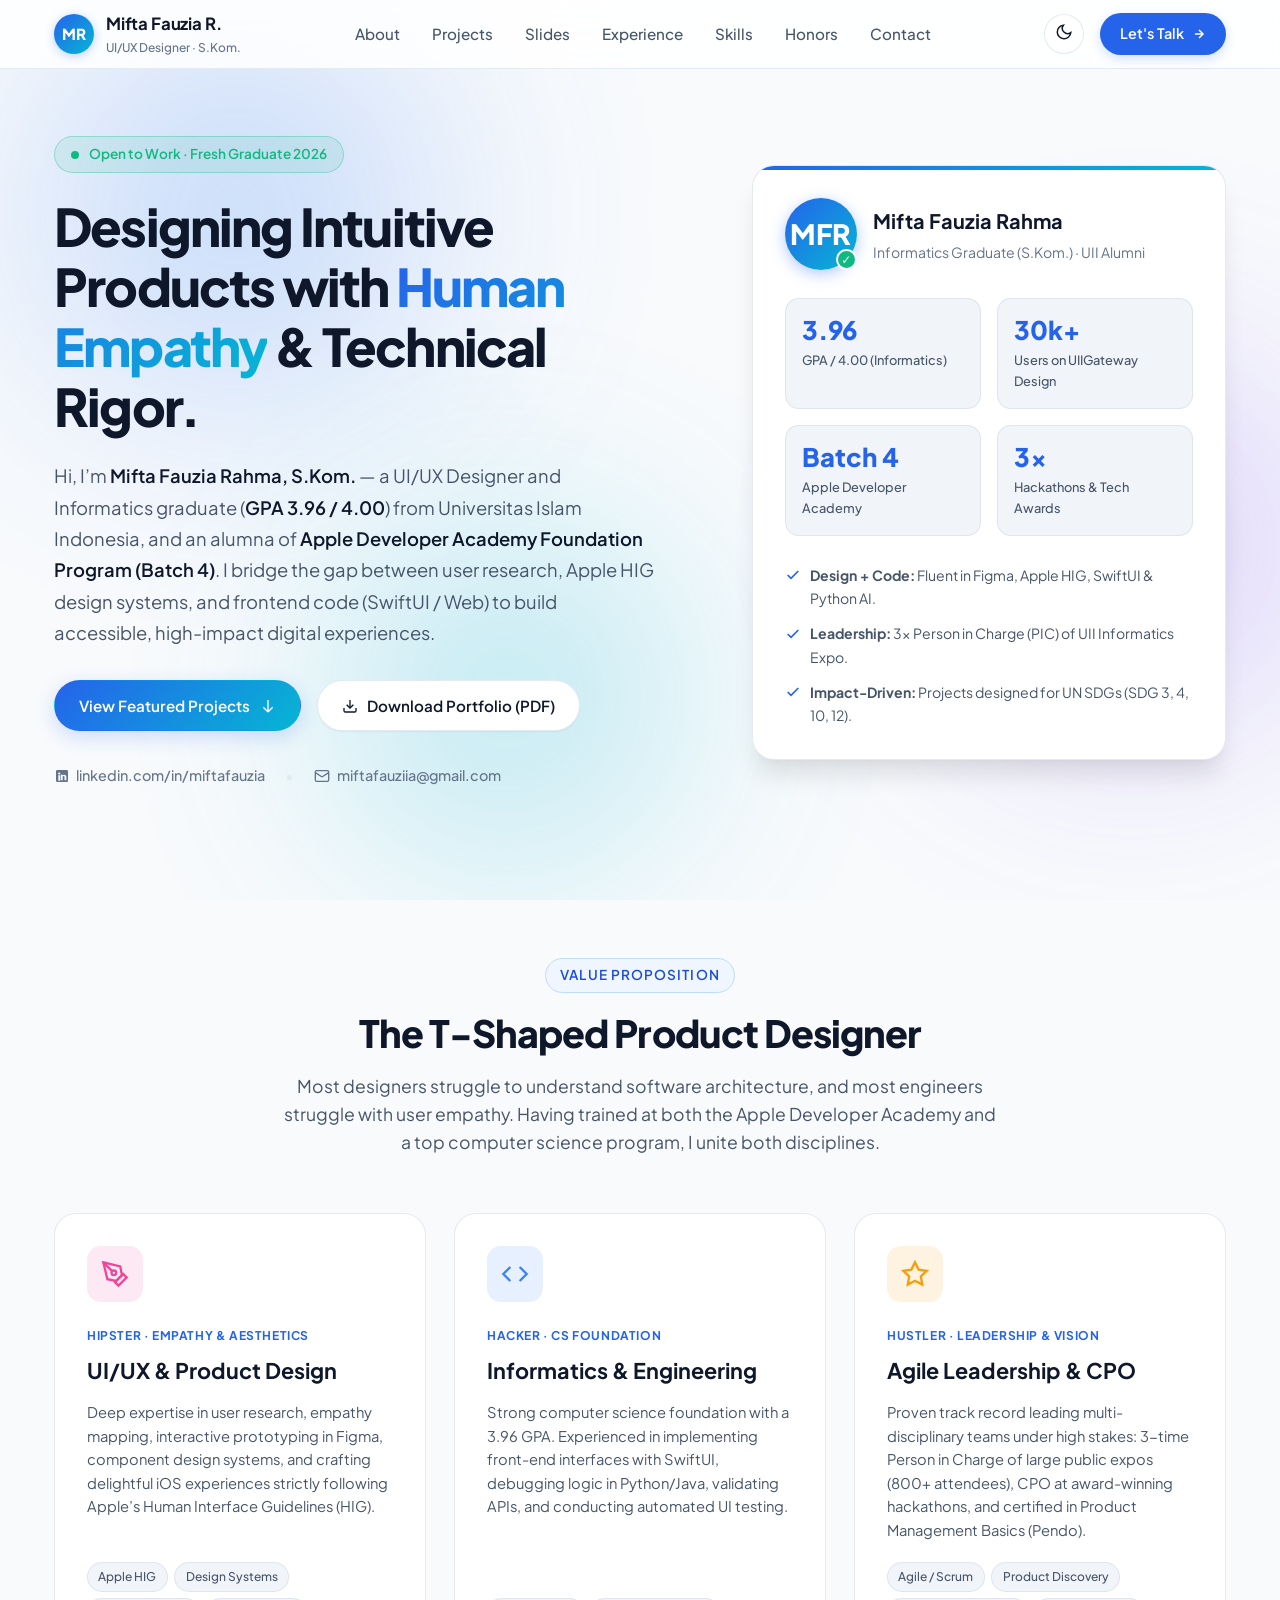
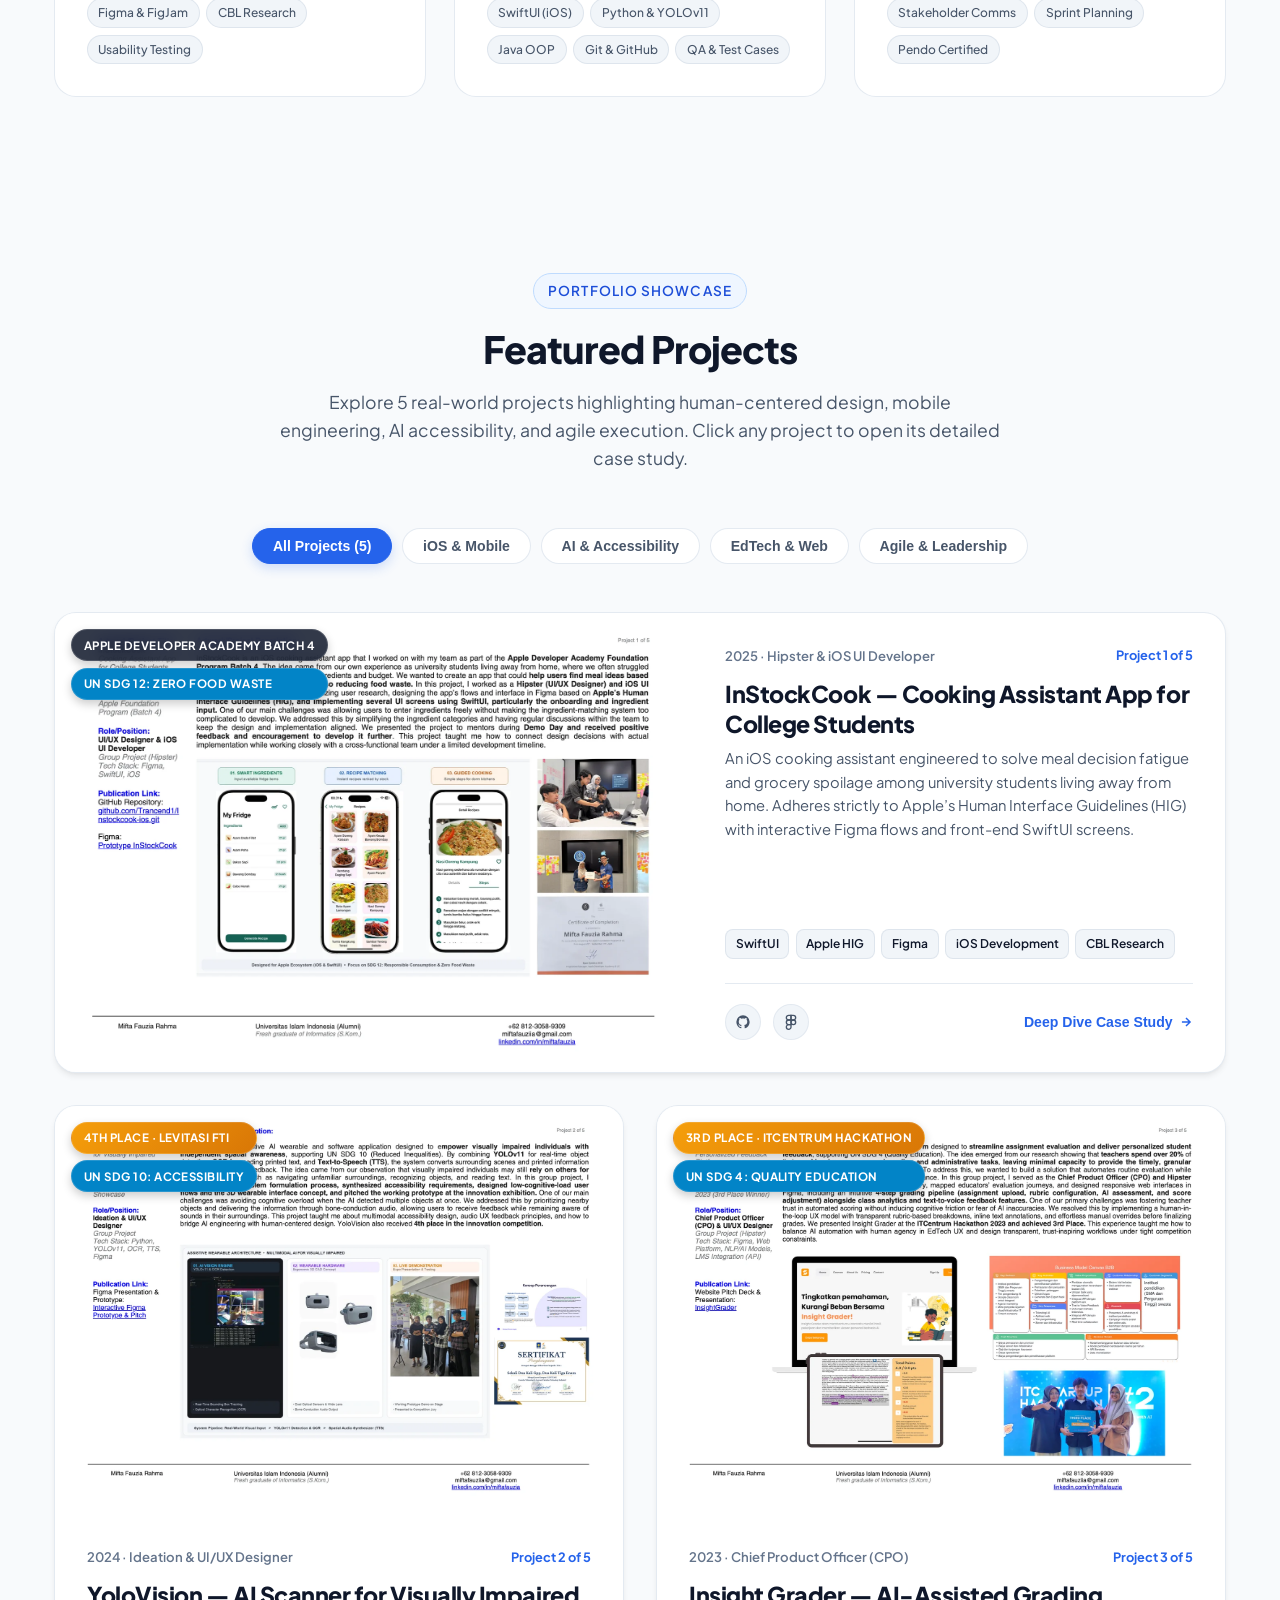
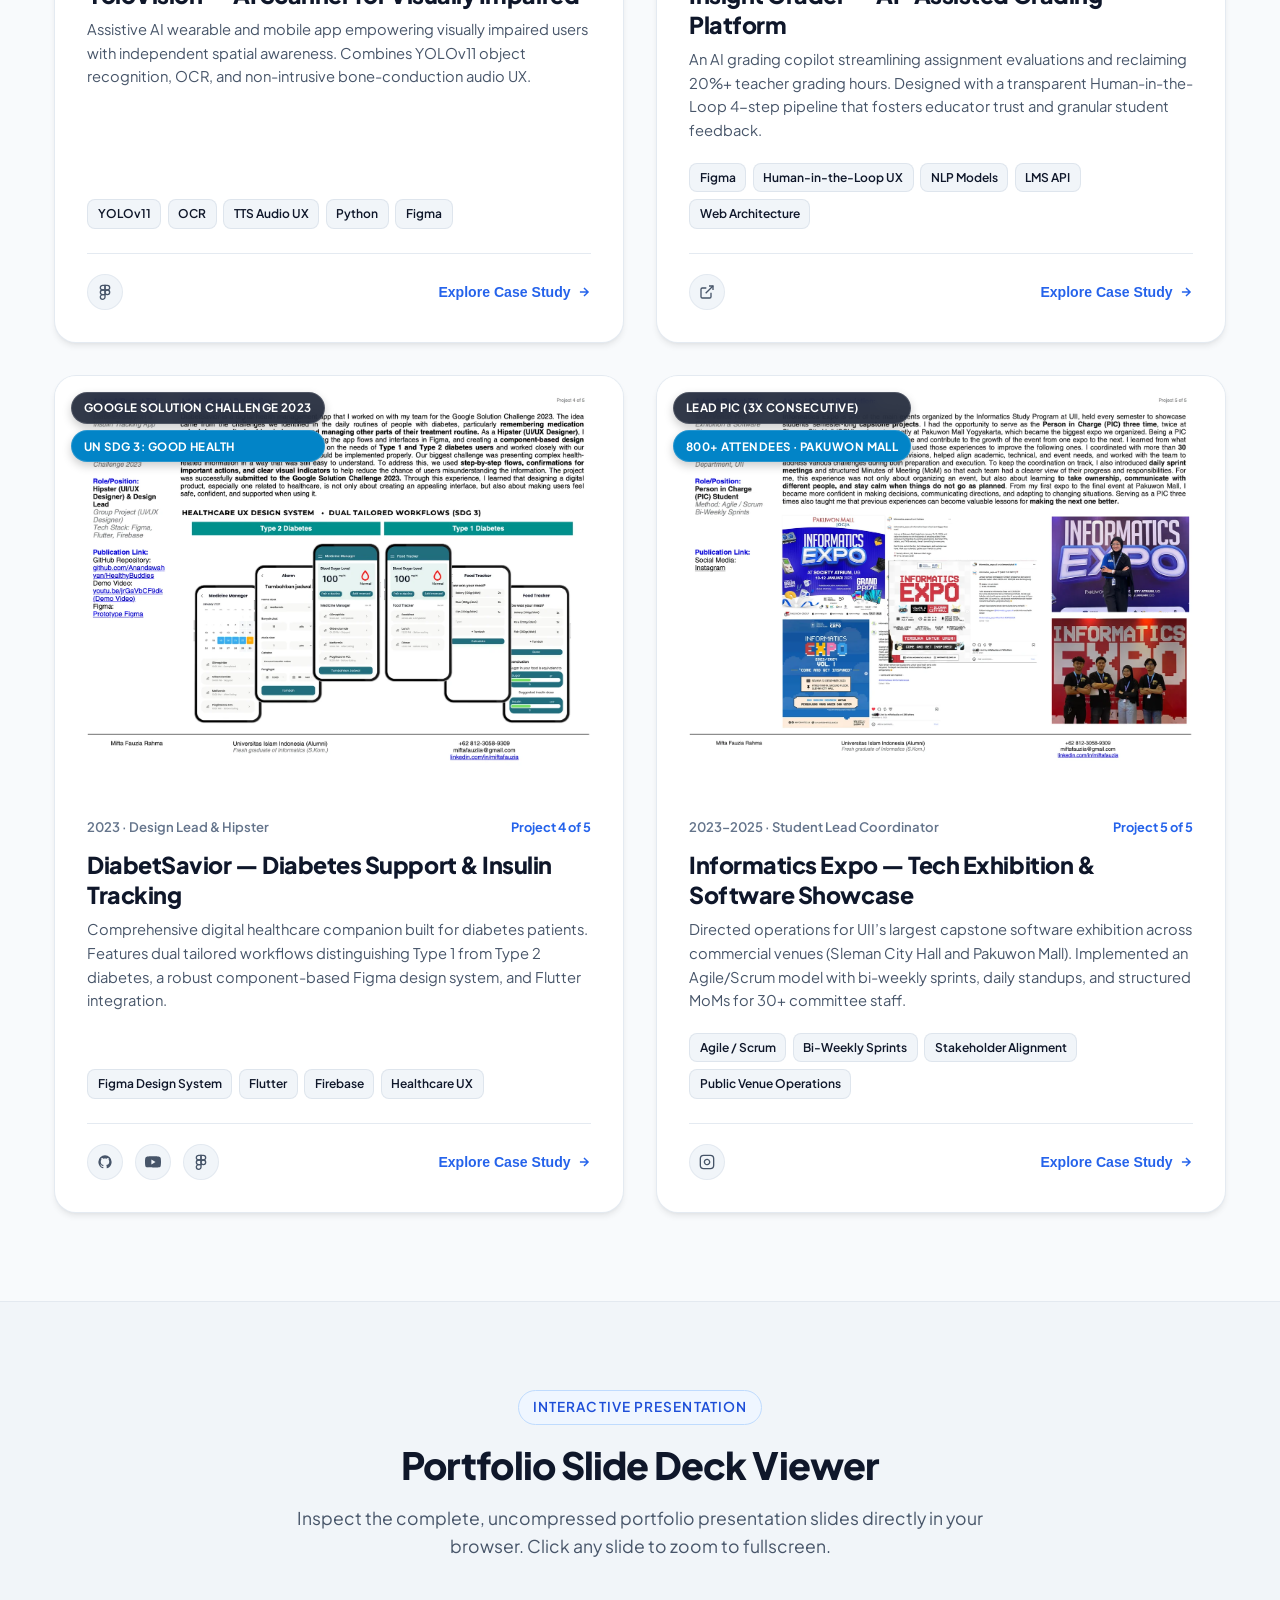
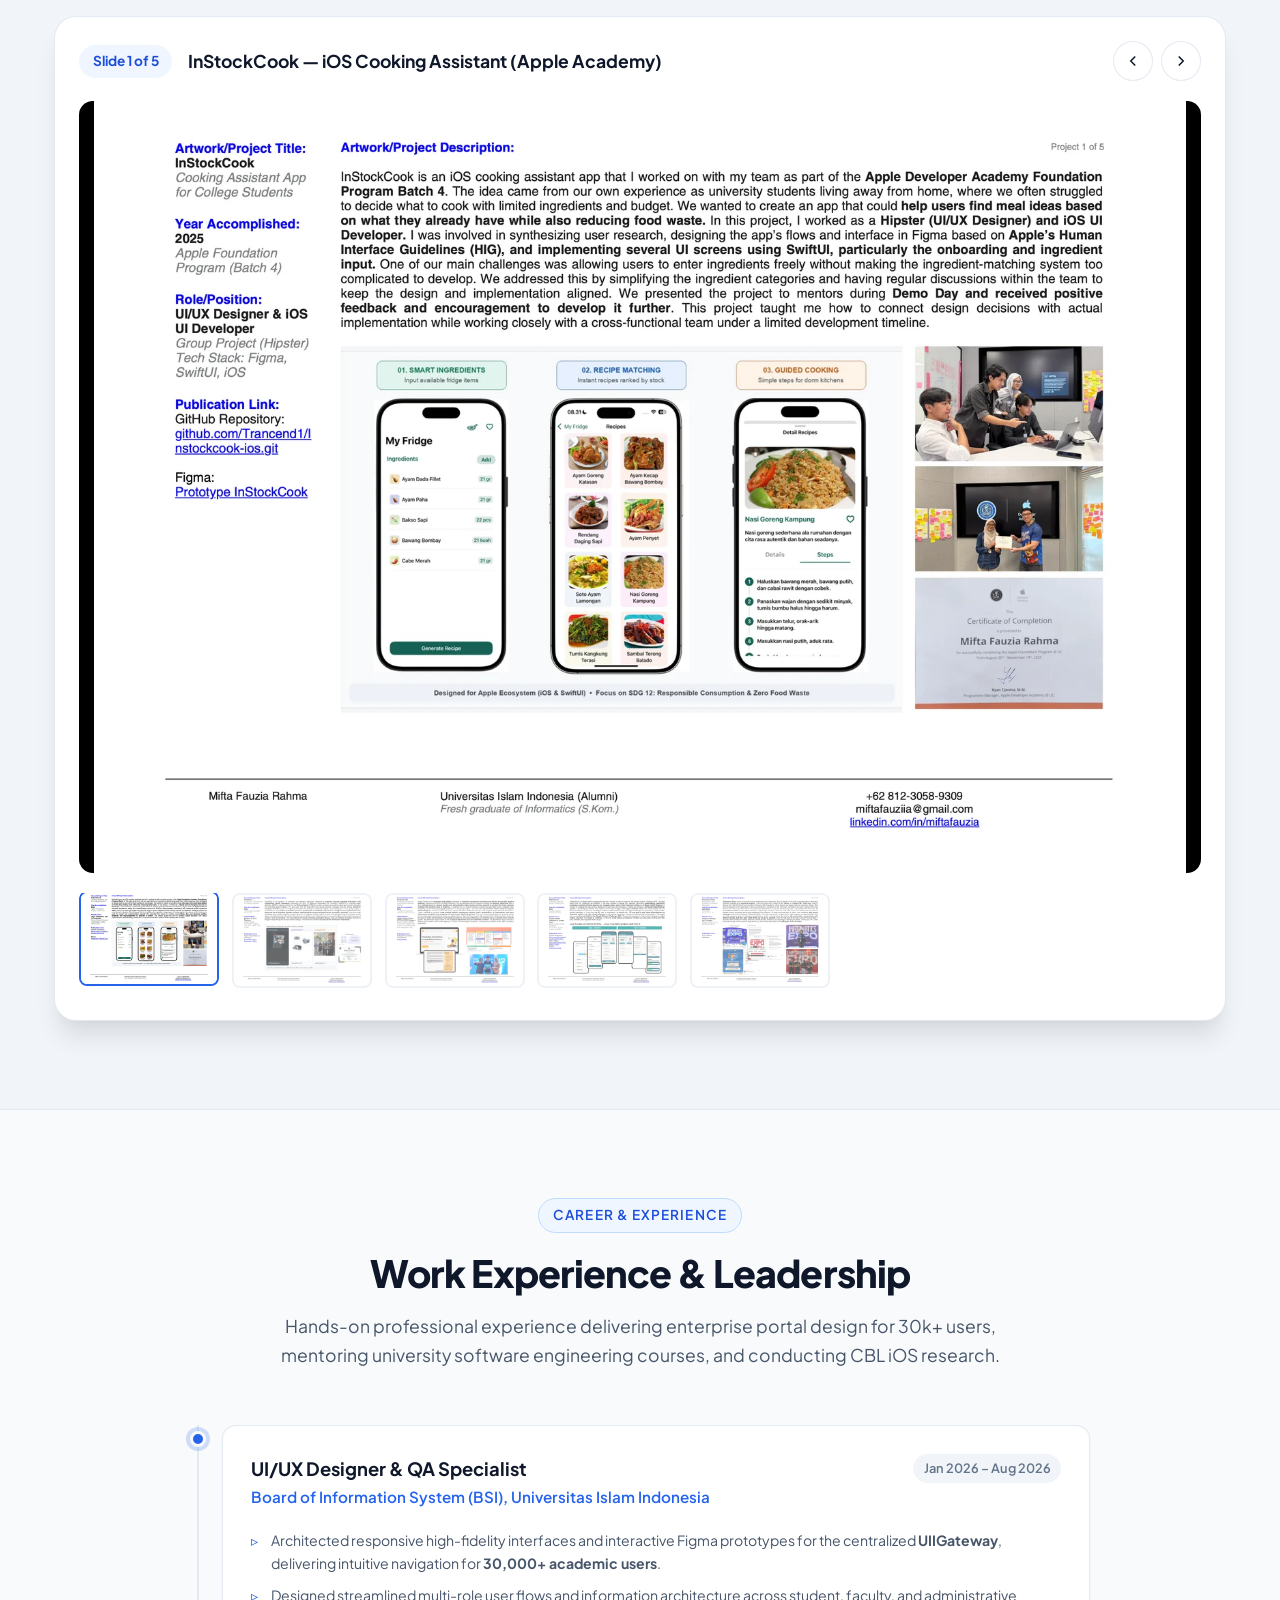
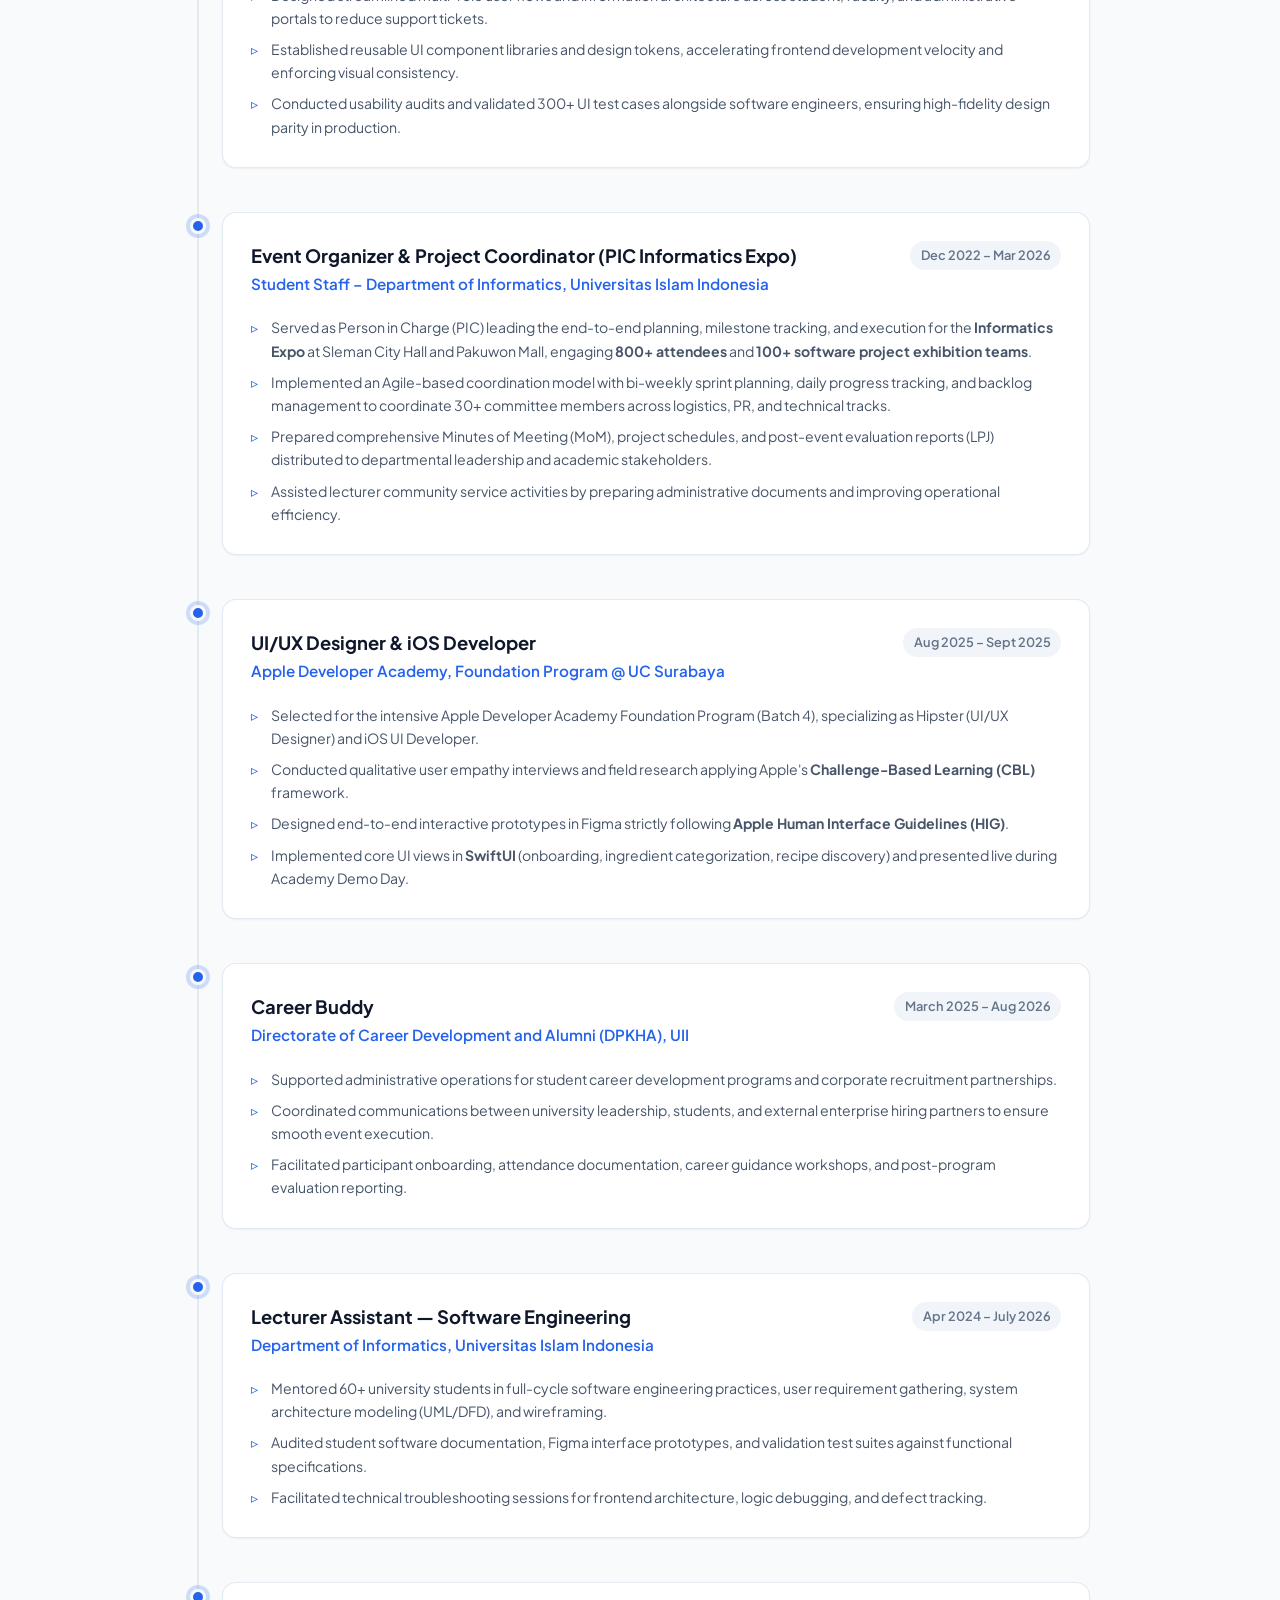
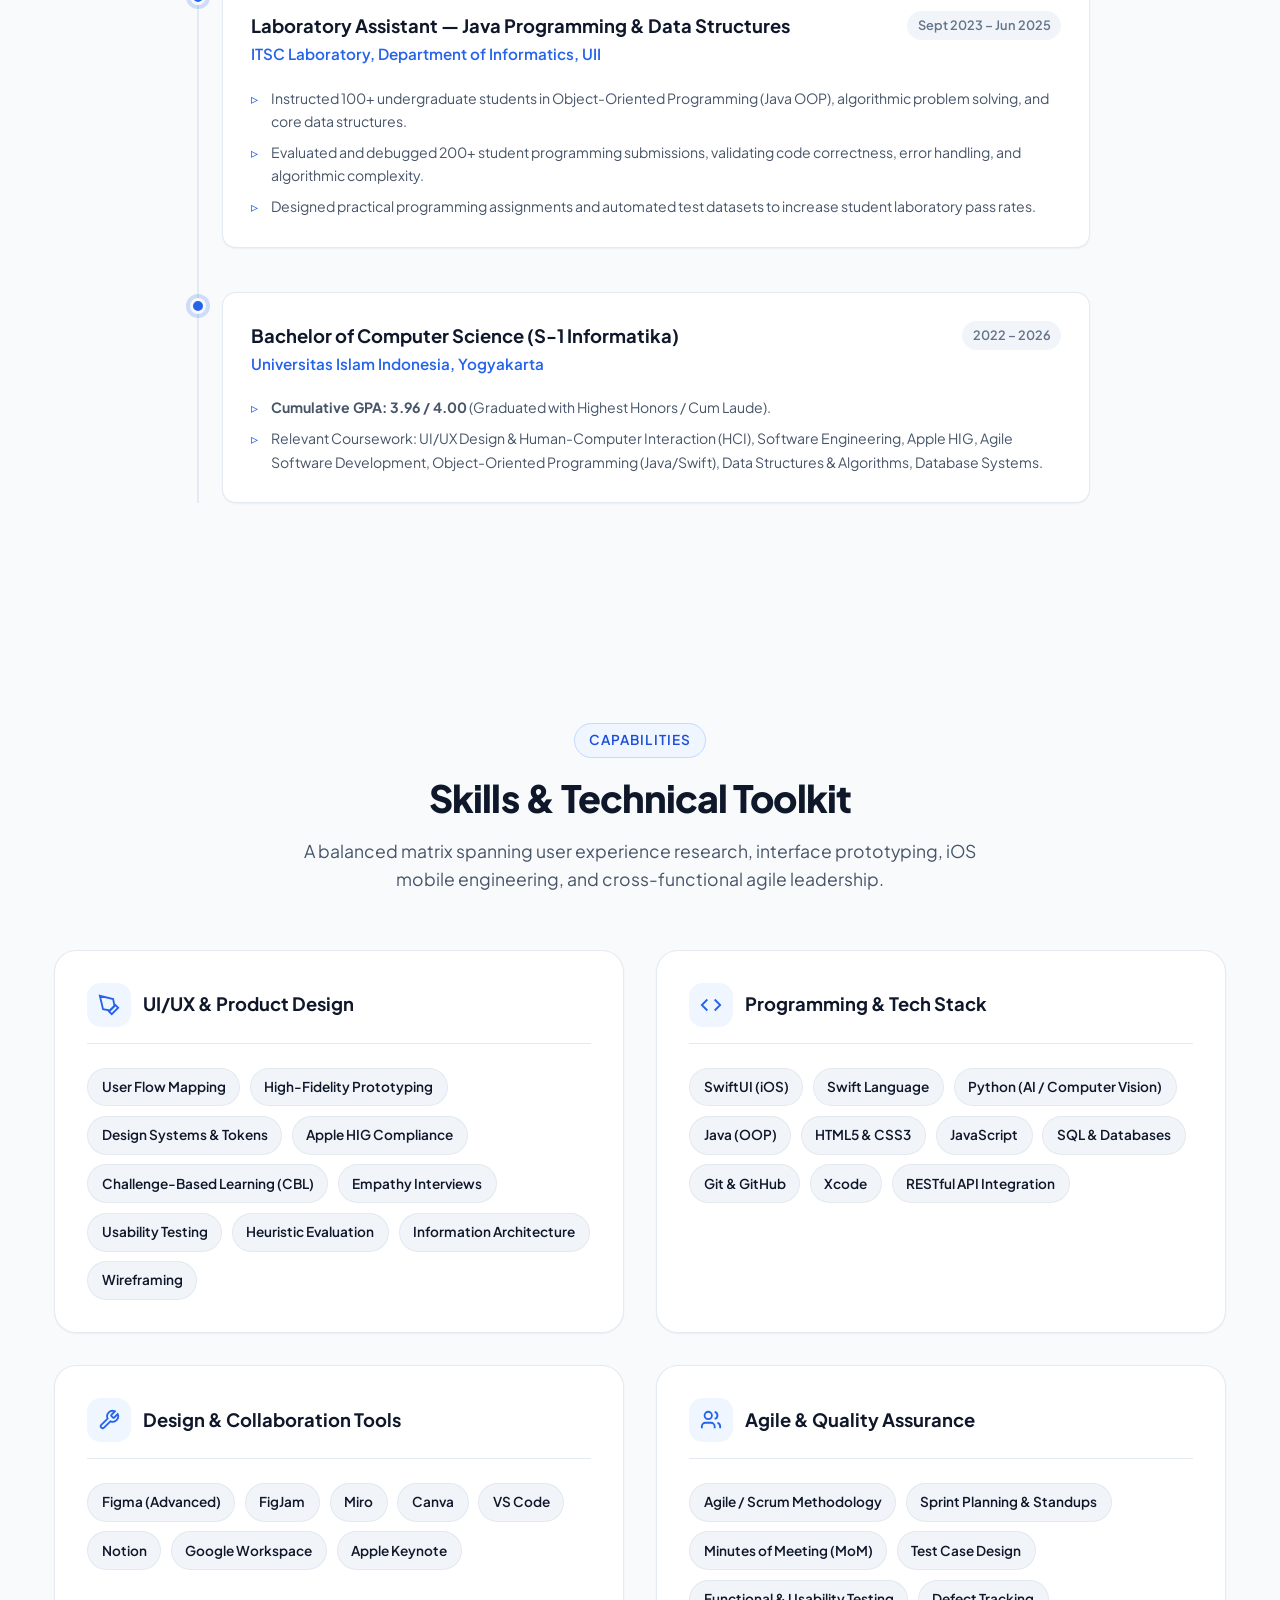
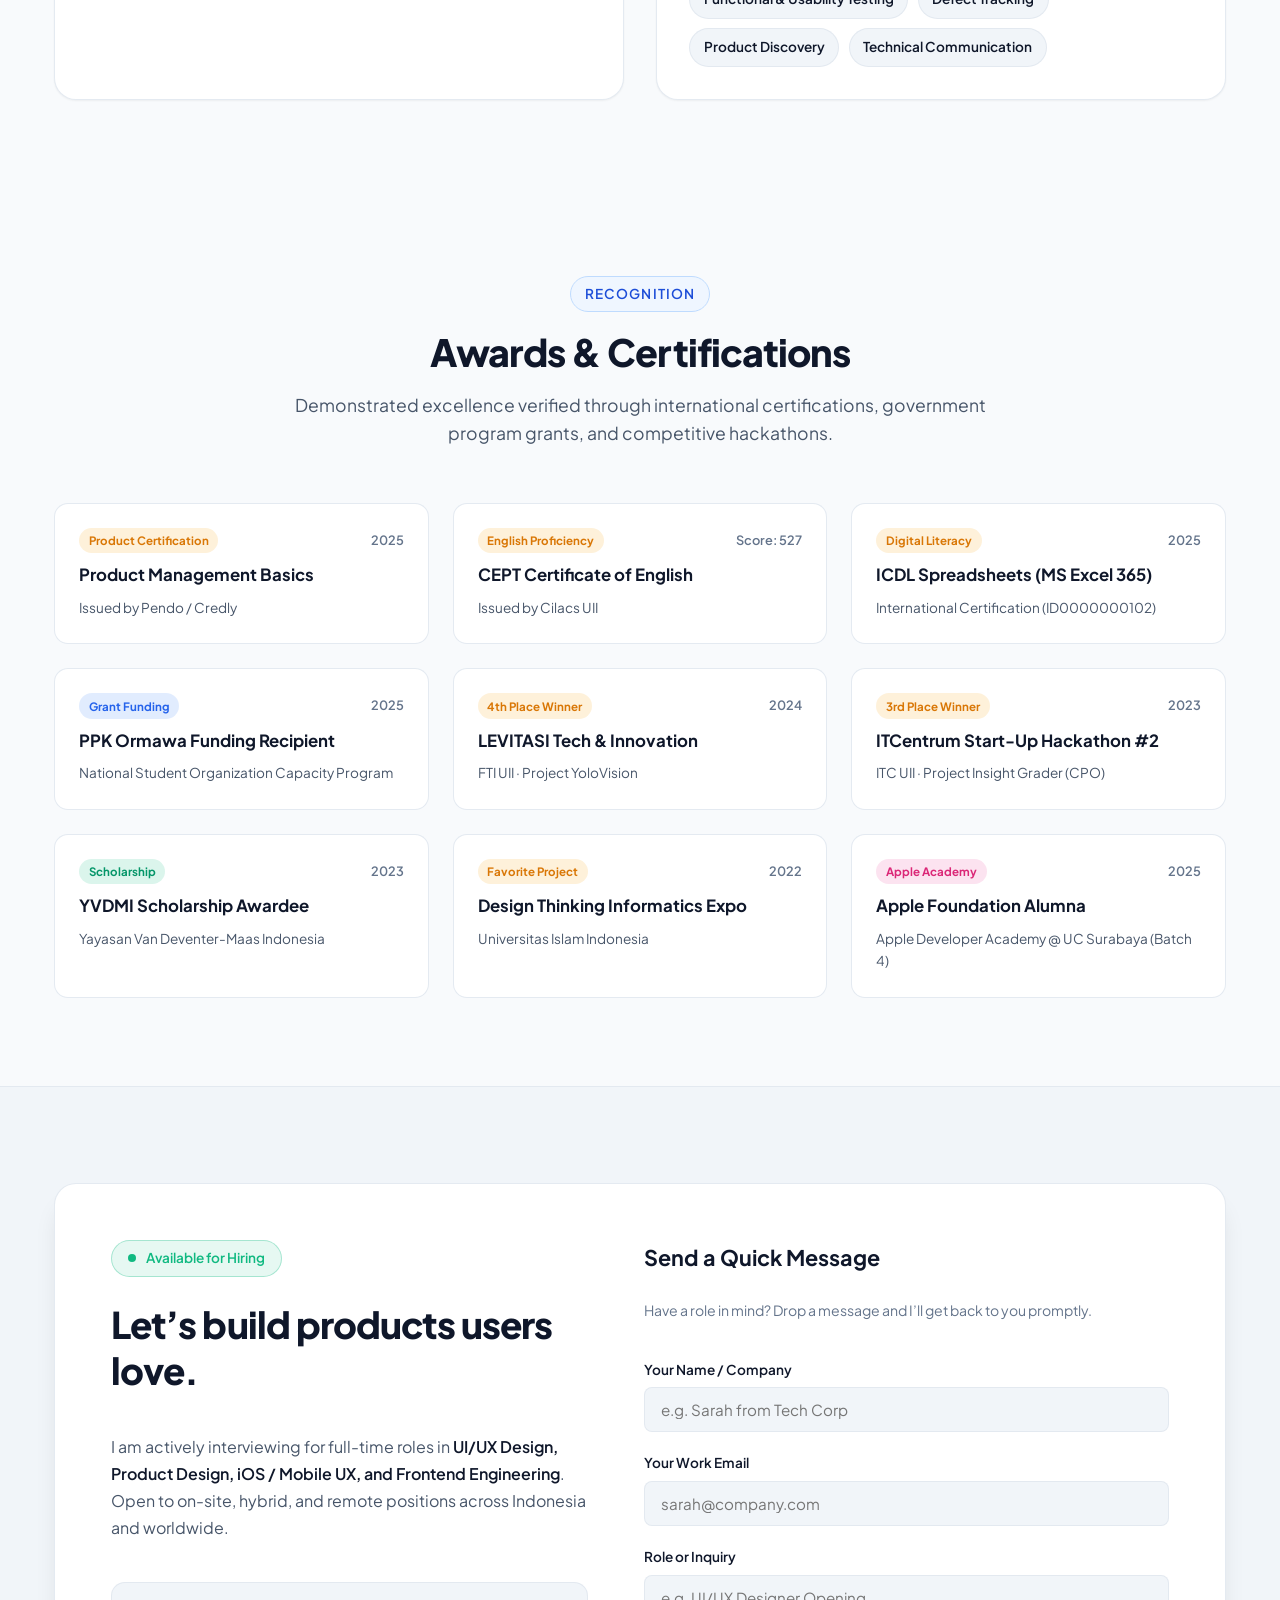
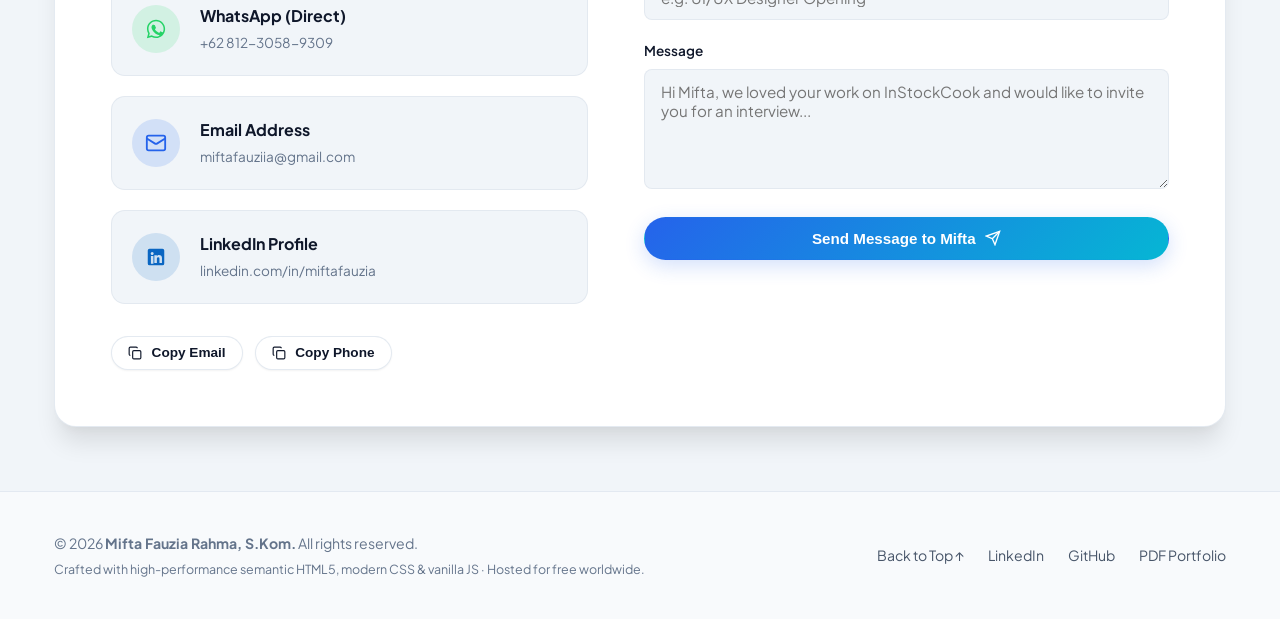
==== commit af1138df: "feat: add Event Organizer (PIC Informatics Expo) and Career Buddy to work experience" ====
--- a/index.html
+++ b/index.html
@@ -576,7 +576,27 @@
             </div>
           </div>
 
-          <!-- Item 2: Apple Developer Academy -->
+          <!-- Item 2: Event Organizer & Project Coordinator (PIC Informatics Expo) -->
+          <div class="timeline-item">
+            <div class="timeline-dot"></div>
+            <div class="timeline-content">
+              <div class="timeline-header">
+                <div>
+                  <h3 class="timeline-role">Event Organizer & Project Coordinator (PIC Informatics Expo)</h3>
+                  <div class="timeline-org">Student Staff – Department of Informatics, Universitas Islam Indonesia</div>
+                </div>
+                <span class="timeline-date">Dec 2022 – Mar 2026</span>
+              </div>
+              <ul class="timeline-list">
+                <li>Served as Person in Charge (PIC) leading the end-to-end planning, milestone tracking, and execution for the <strong>Informatics Expo</strong> at Sleman City Hall and Pakuwon Mall, engaging <strong>800+ attendees</strong> and <strong>100+ software project exhibition teams</strong>.</li>
+                <li>Implemented an Agile-based coordination model with bi-weekly sprint planning, daily progress tracking, and backlog management to coordinate 30+ committee members across logistics, PR, and technical tracks.</li>
+                <li>Prepared comprehensive Minutes of Meeting (MoM), project schedules, and post-event evaluation reports (LPJ) distributed to departmental leadership and academic stakeholders.</li>
+                <li>Assisted lecturer community service activities by preparing administrative documents and improving operational efficiency.</li>
+              </ul>
+            </div>
+          </div>
+
+          <!-- Item 3: Apple Developer Academy -->
           <div class="timeline-item">
             <div class="timeline-dot"></div>
             <div class="timeline-content">
@@ -596,7 +616,26 @@
             </div>
           </div>
 
-          <!-- Item 3: Software Engineering Lecturer Assistant -->
+          <!-- Item 4: Career Buddy -->
+          <div class="timeline-item">
+            <div class="timeline-dot"></div>
+            <div class="timeline-content">
+              <div class="timeline-header">
+                <div>
+                  <h3 class="timeline-role">Career Buddy</h3>
+                  <div class="timeline-org">Directorate of Career Development and Alumni (DPKHA), UII</div>
+                </div>
+                <span class="timeline-date">March 2025 – Aug 2026</span>
+              </div>
+              <ul class="timeline-list">
+                <li>Supported administrative operations for student career development programs and corporate recruitment partnerships.</li>
+                <li>Coordinated communications between university leadership, students, and external enterprise hiring partners to ensure smooth event execution.</li>
+                <li>Facilitated participant onboarding, attendance documentation, career guidance workshops, and post-program evaluation reporting.</li>
+              </ul>
+            </div>
+          </div>
+
+          <!-- Item 5: Software Engineering Lecturer Assistant -->
           <div class="timeline-item">
             <div class="timeline-dot"></div>
             <div class="timeline-content">
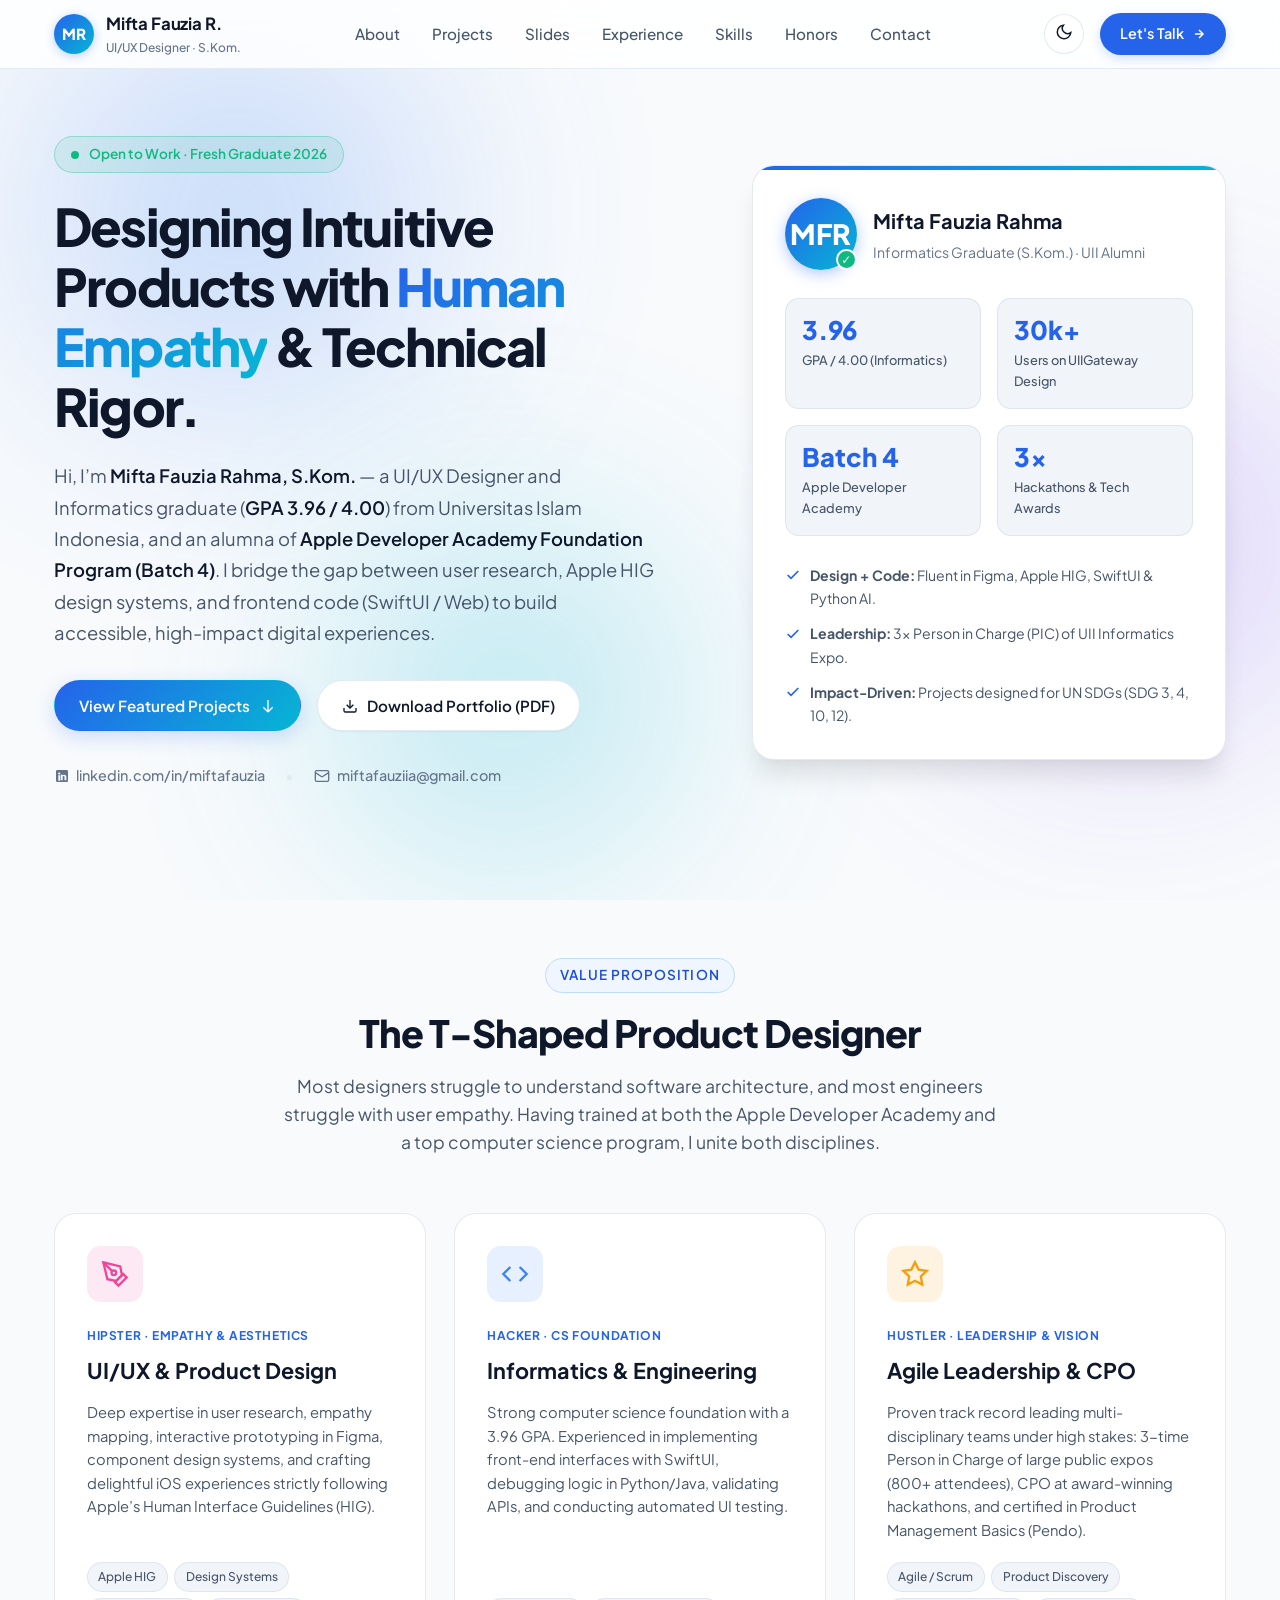
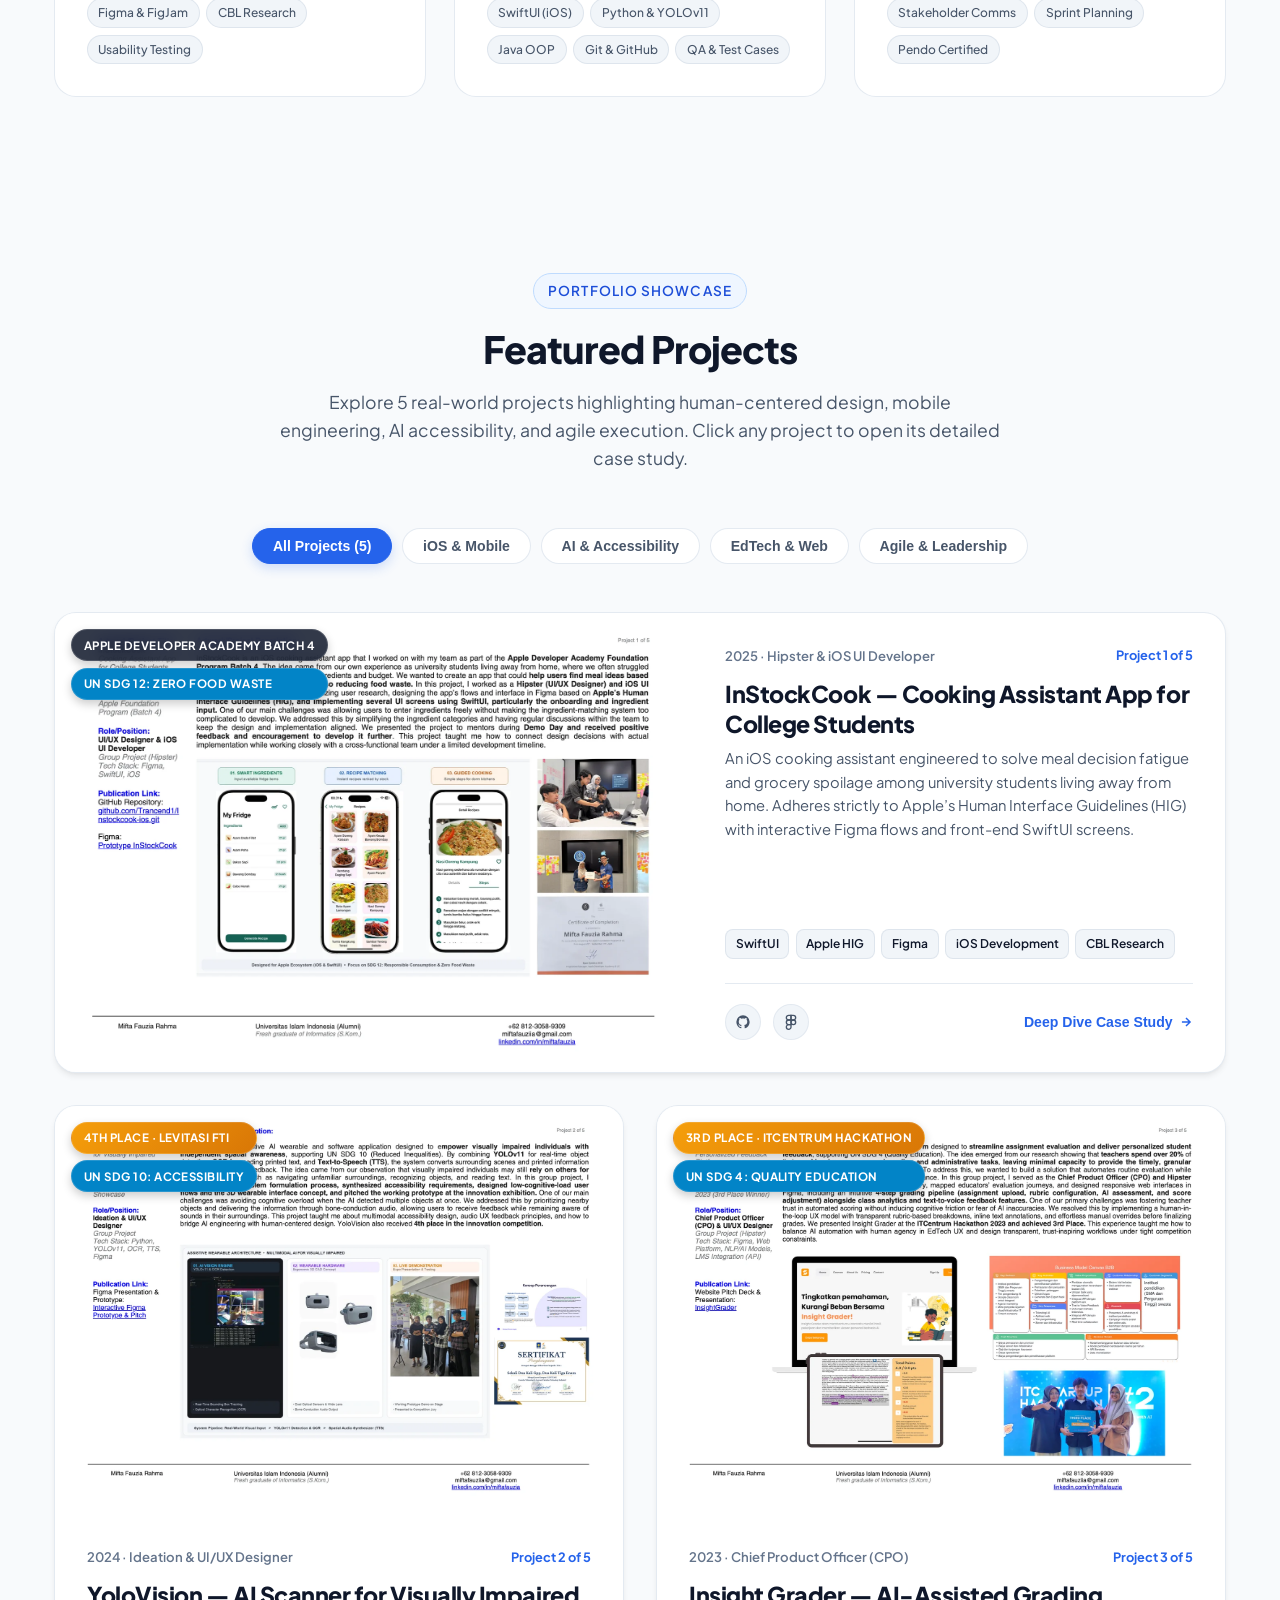
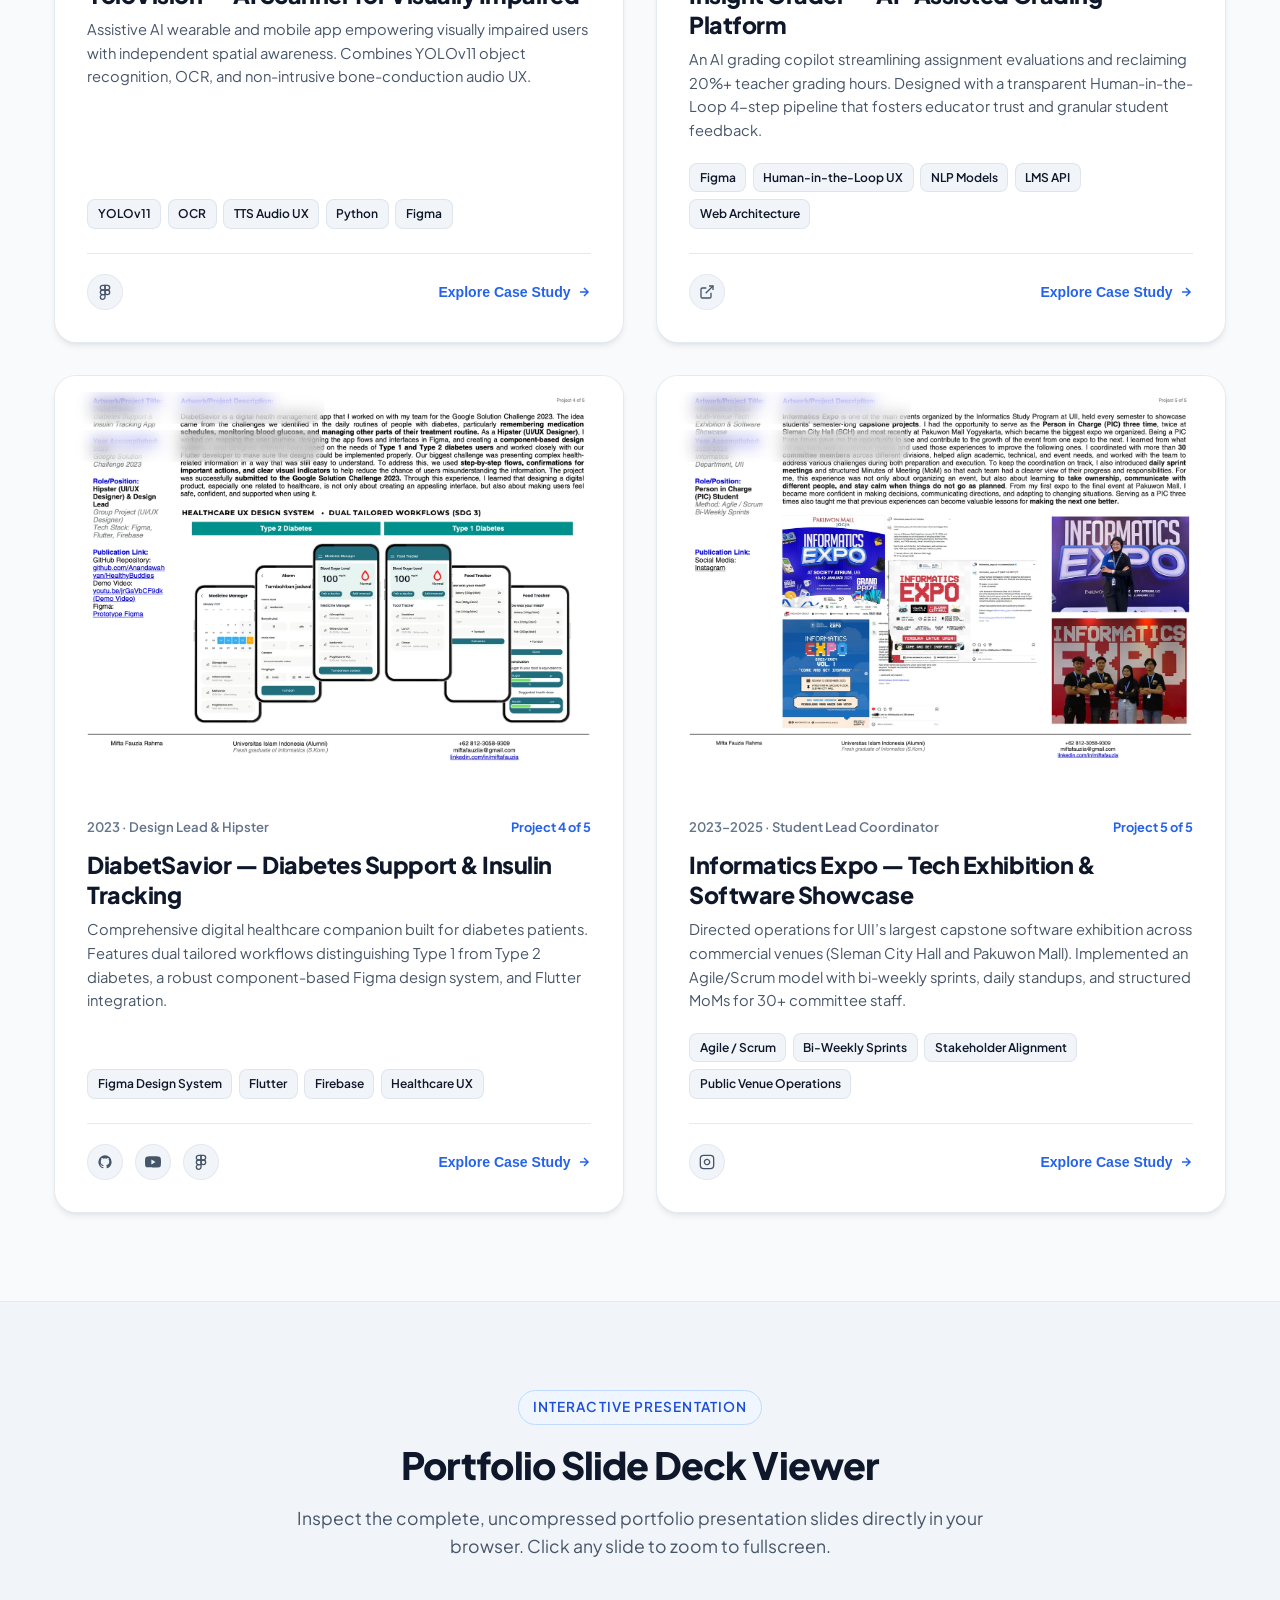
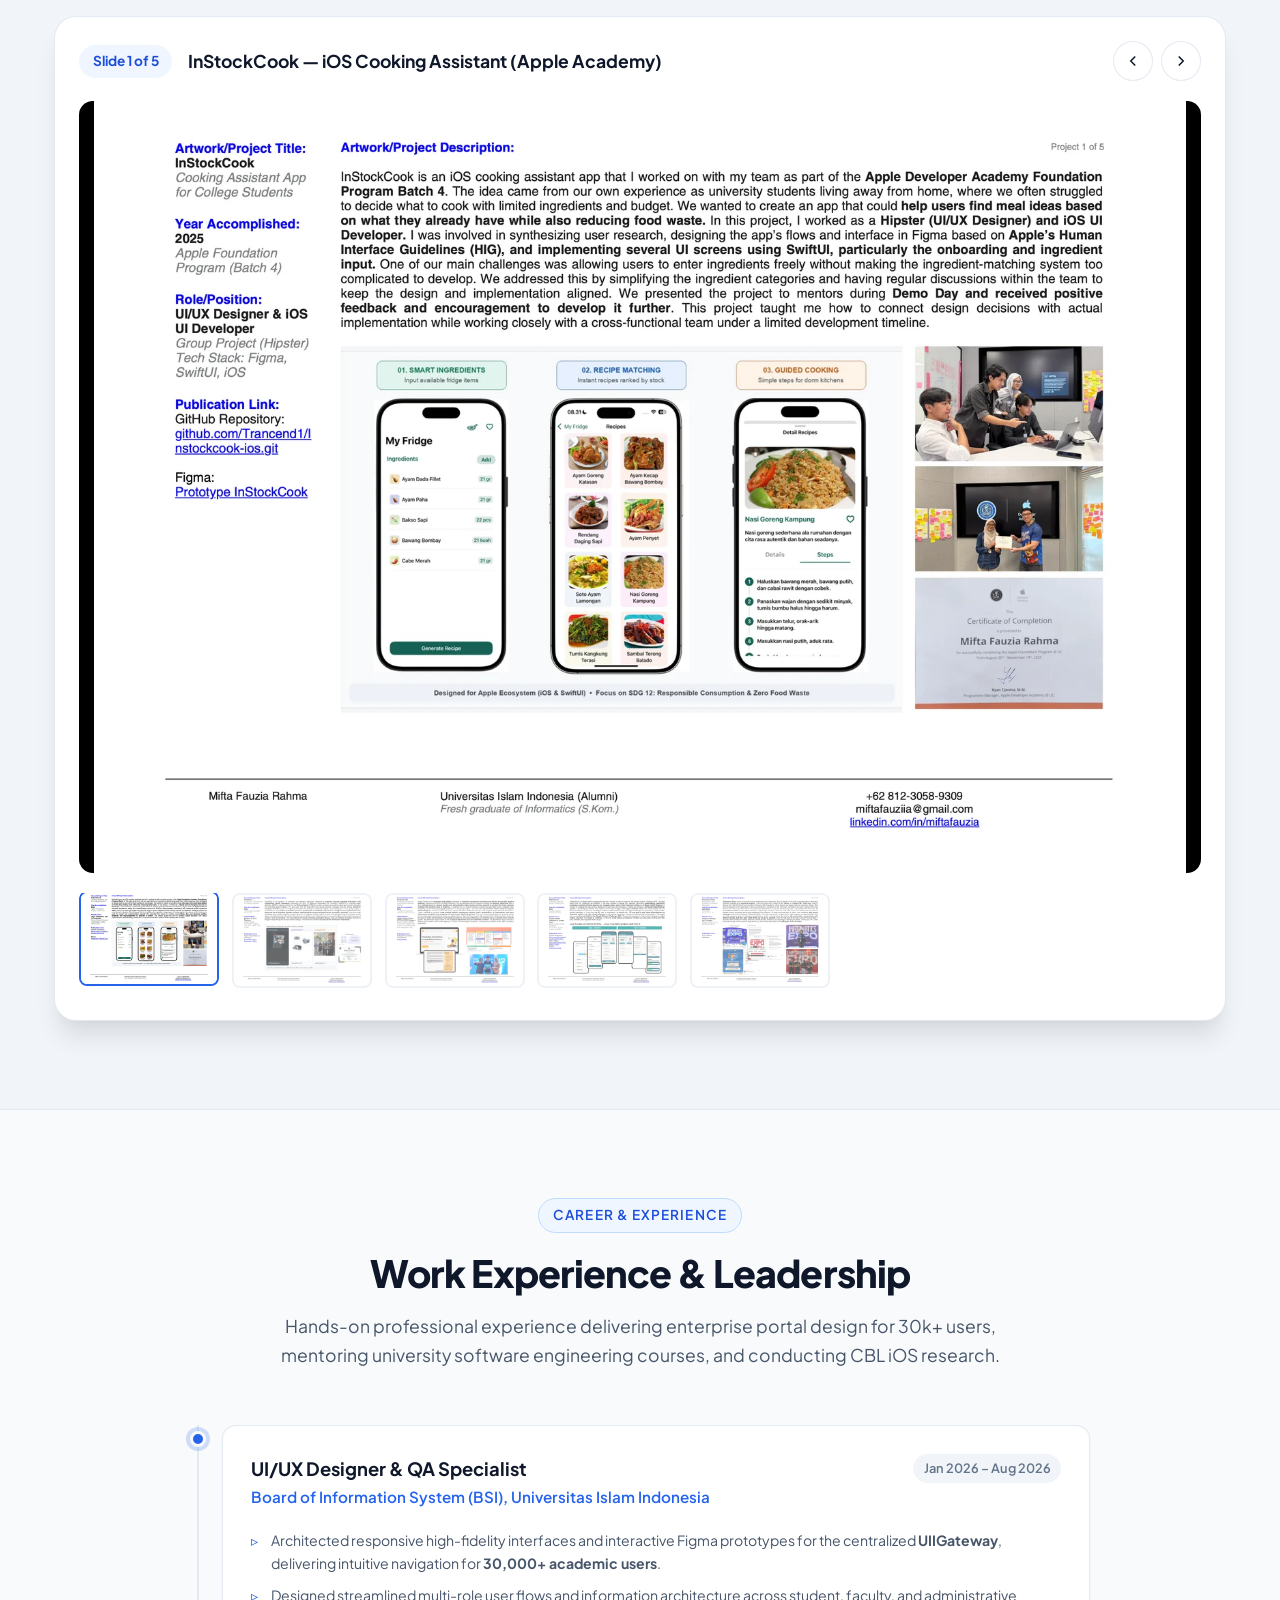
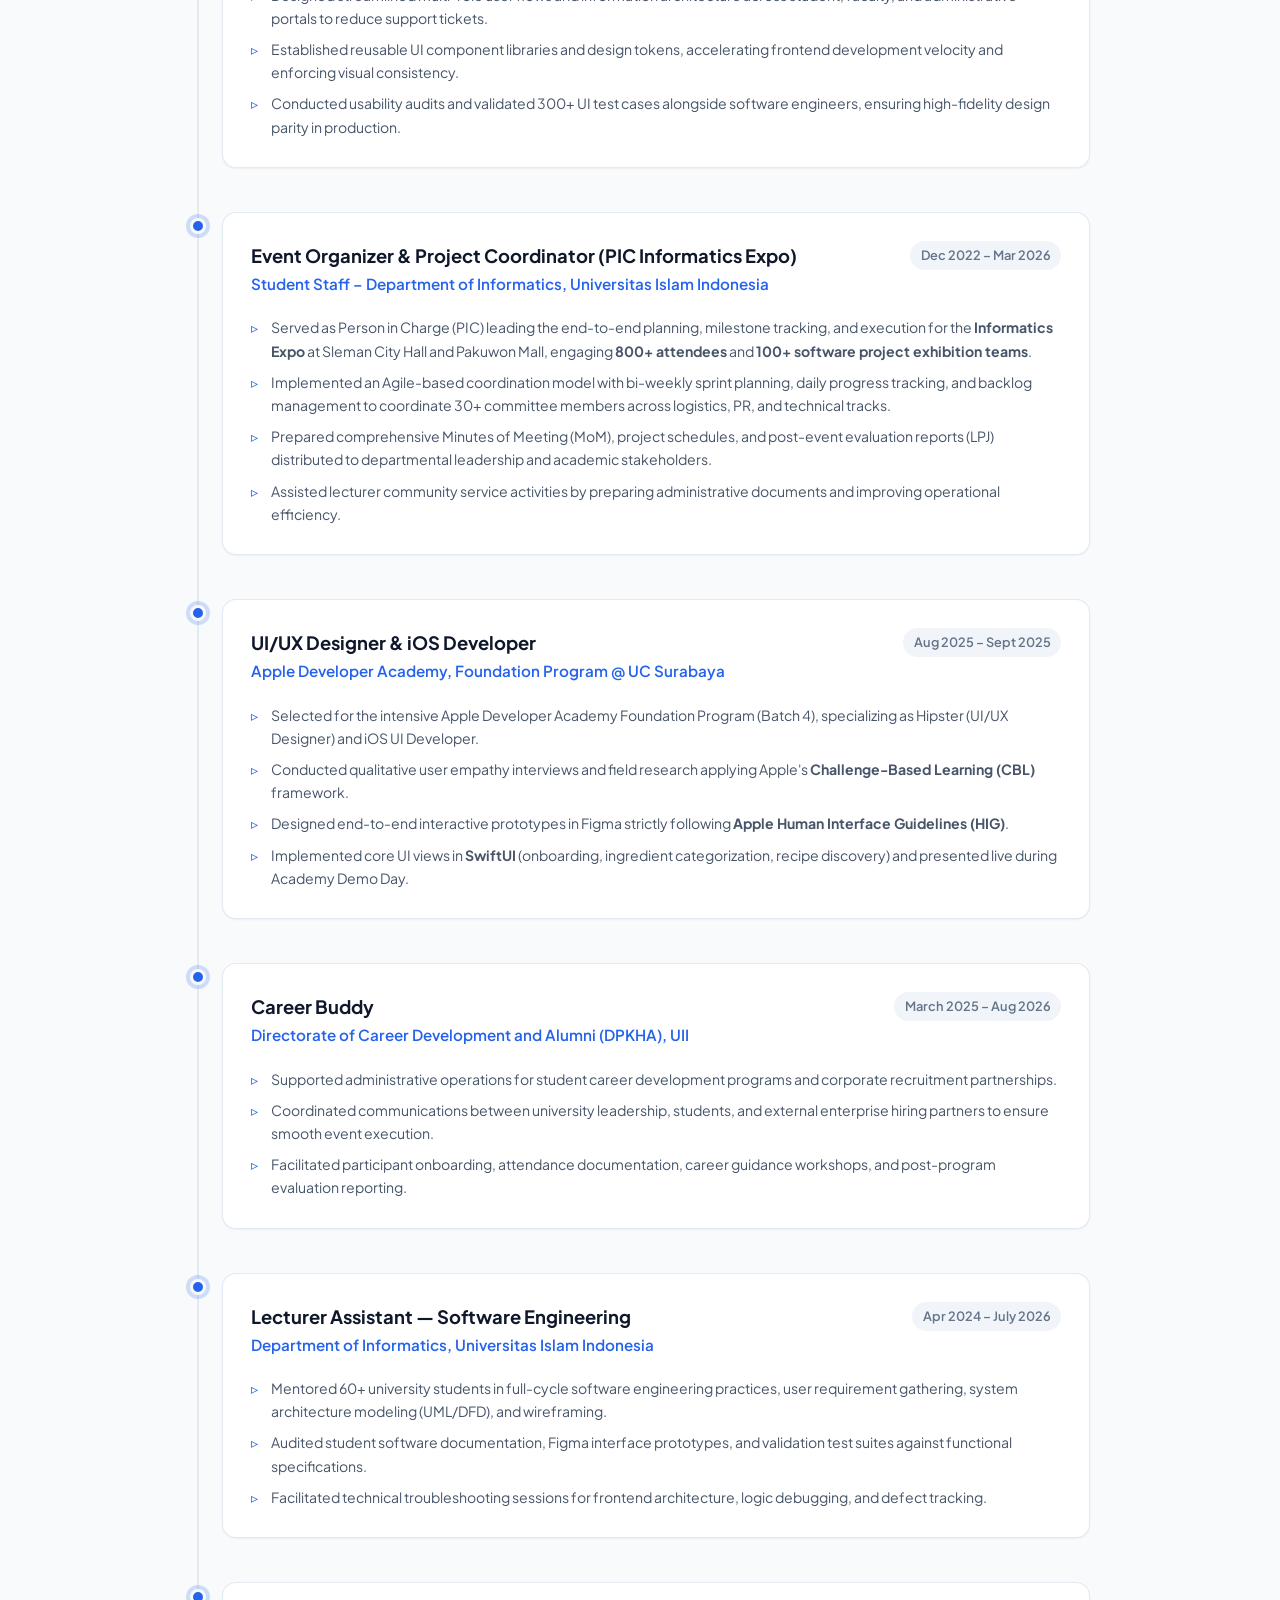
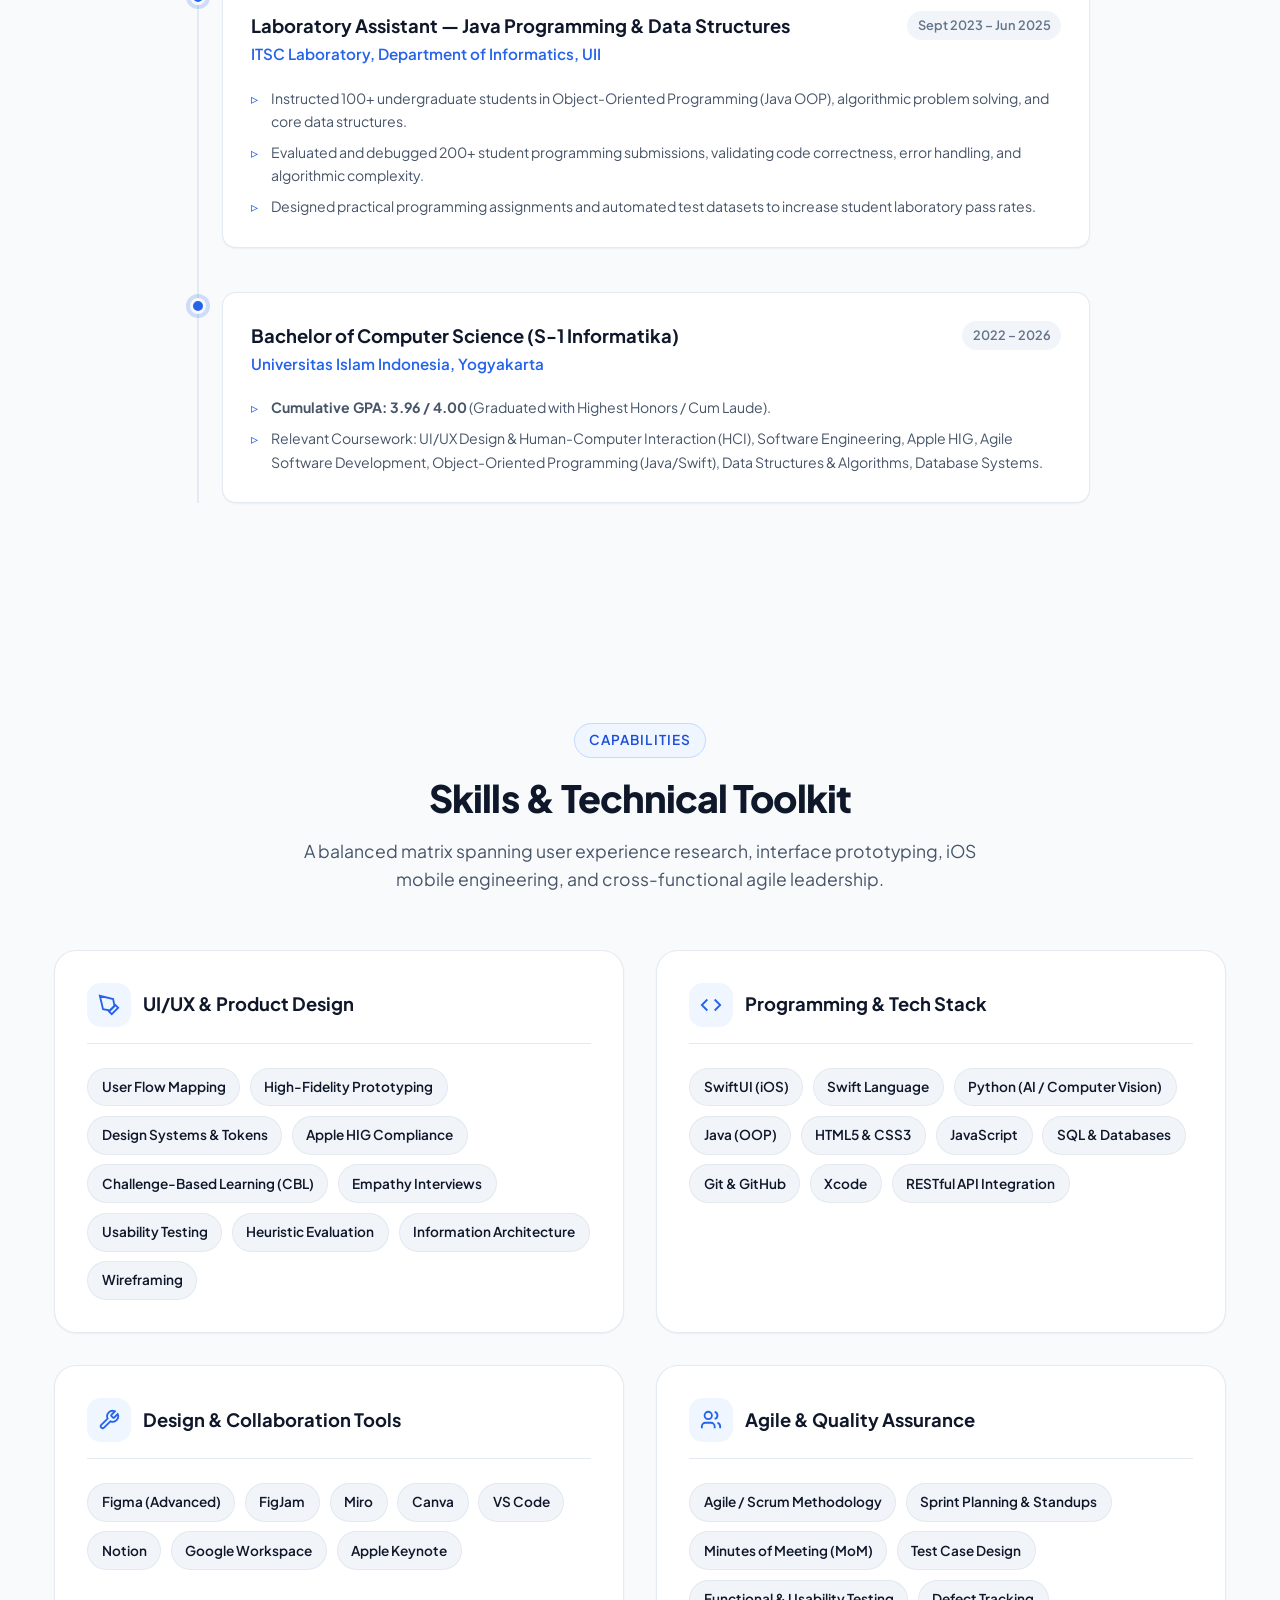
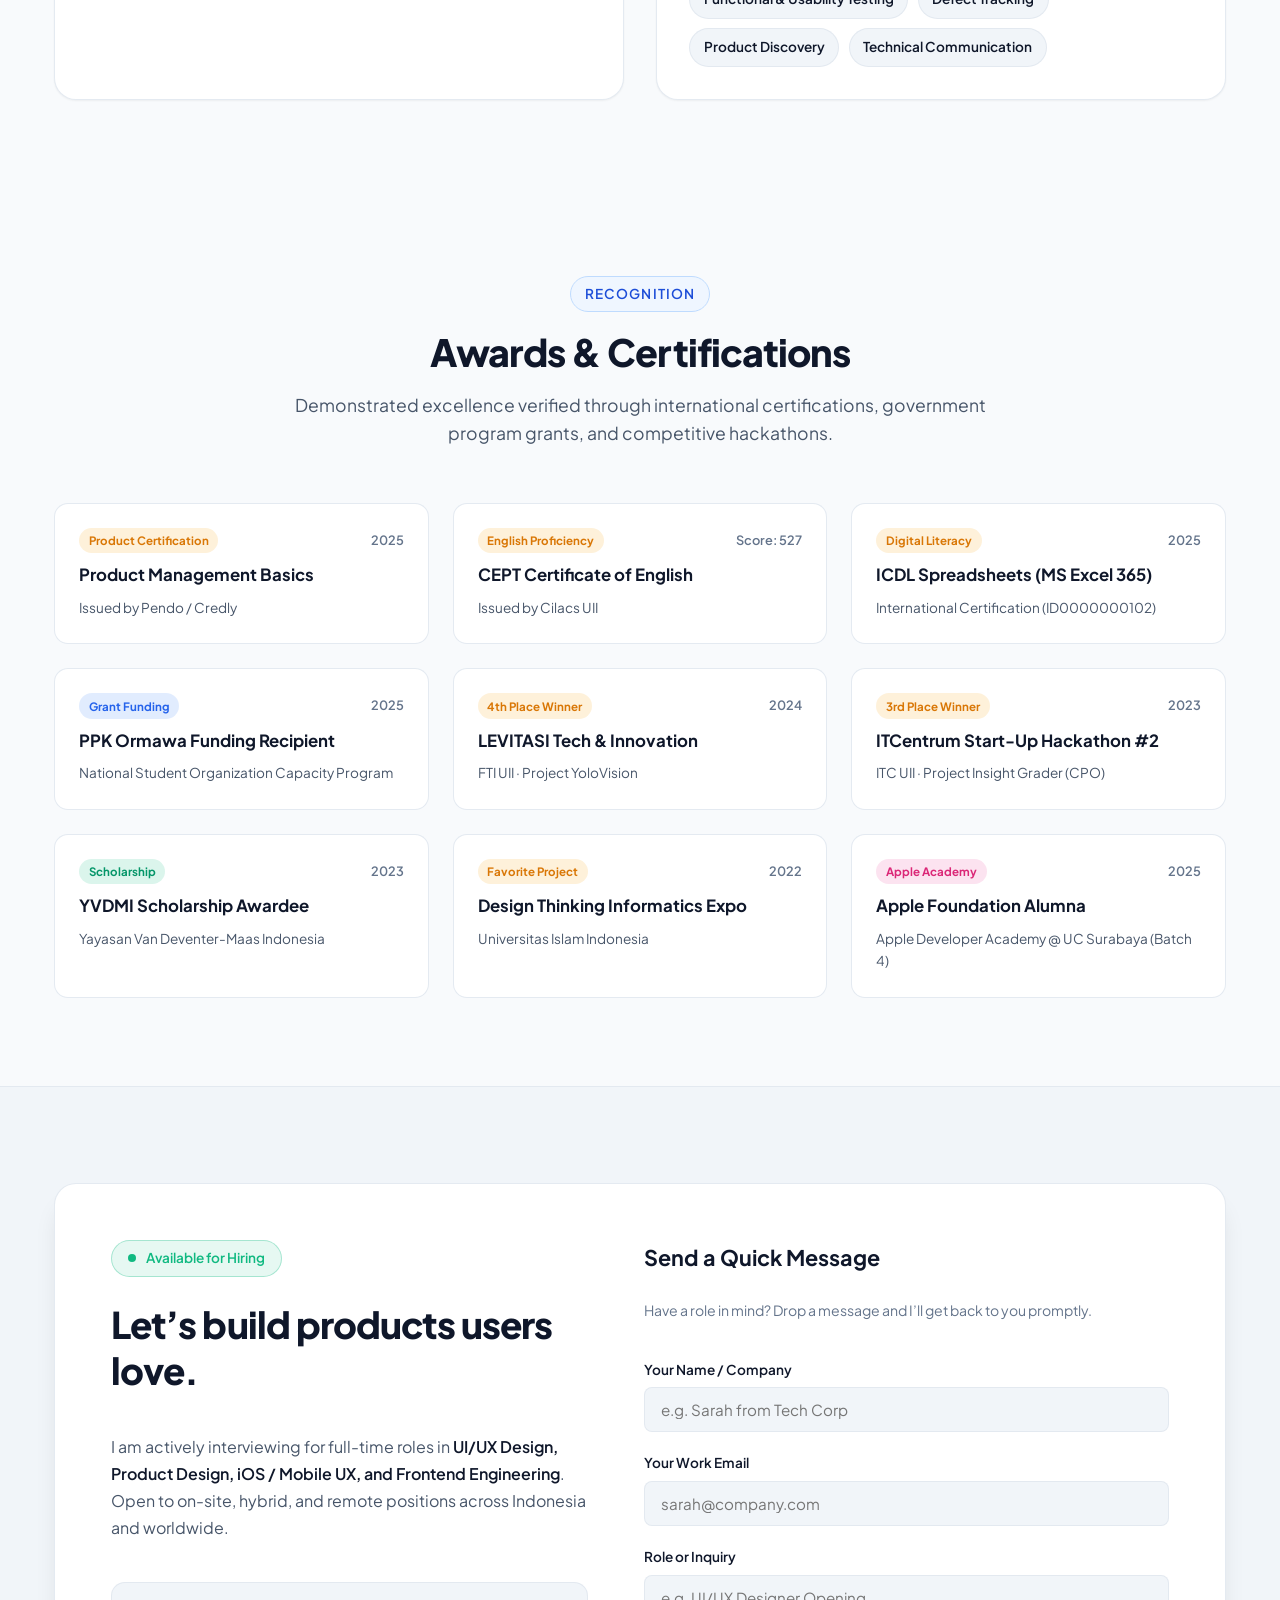
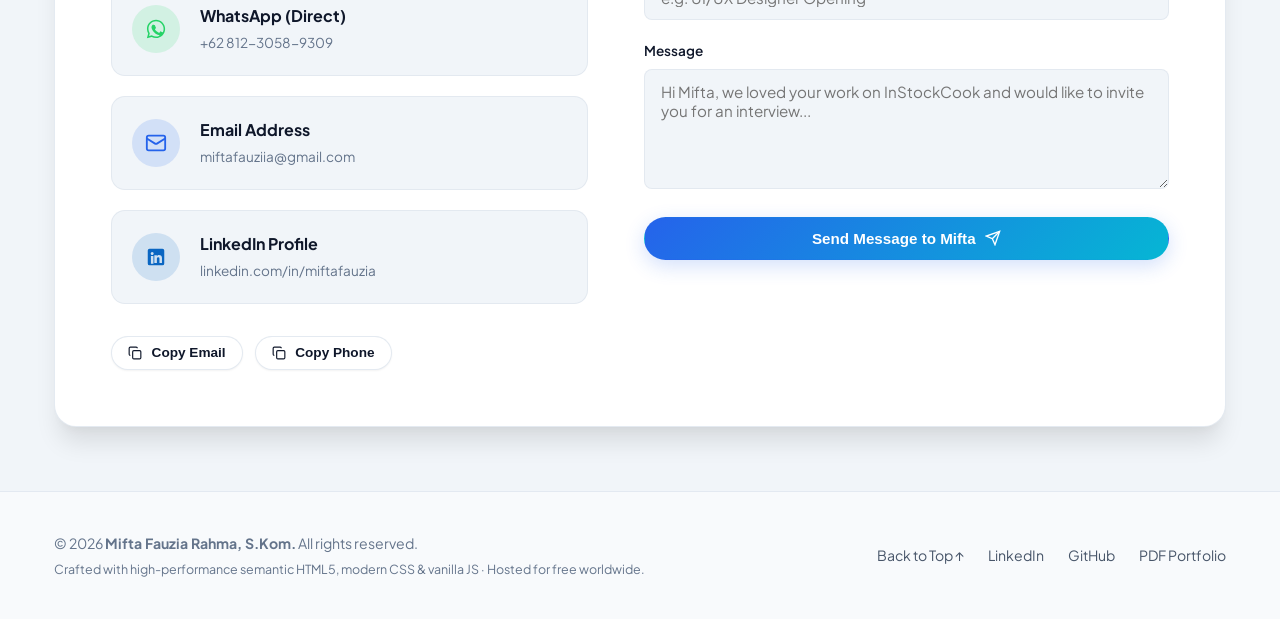
==== commit 3ad71b4a: "fix: update canonical og:url to miftafauziar.github.io" ====
--- a/index.html
+++ b/index.html
@@ -14,7 +14,7 @@
 
   <!-- Open Graph / Facebook / LinkedIn -->
   <meta property="og:type" content="website" />
-  <meta property="og:url" content="https://miftafauzia.github.io/" />
+  <meta property="og:url" content="https://miftafauziar.github.io/" />
   <meta property="og:title" content="Mifta Fauzia Rahma — UI/UX Designer & Informatics Graduate" />
   <meta property="og:description" content="Alumna of Apple Developer Academy Foundation Batch 4 & S-1 Informatics UII (GPA 3.96/4.00). Discover featured projects: InStockCook, YoloVision, Insight Grader, and DiabetSavior." />
   <meta property="og:image" content="assets/img/slide_1.webp" />
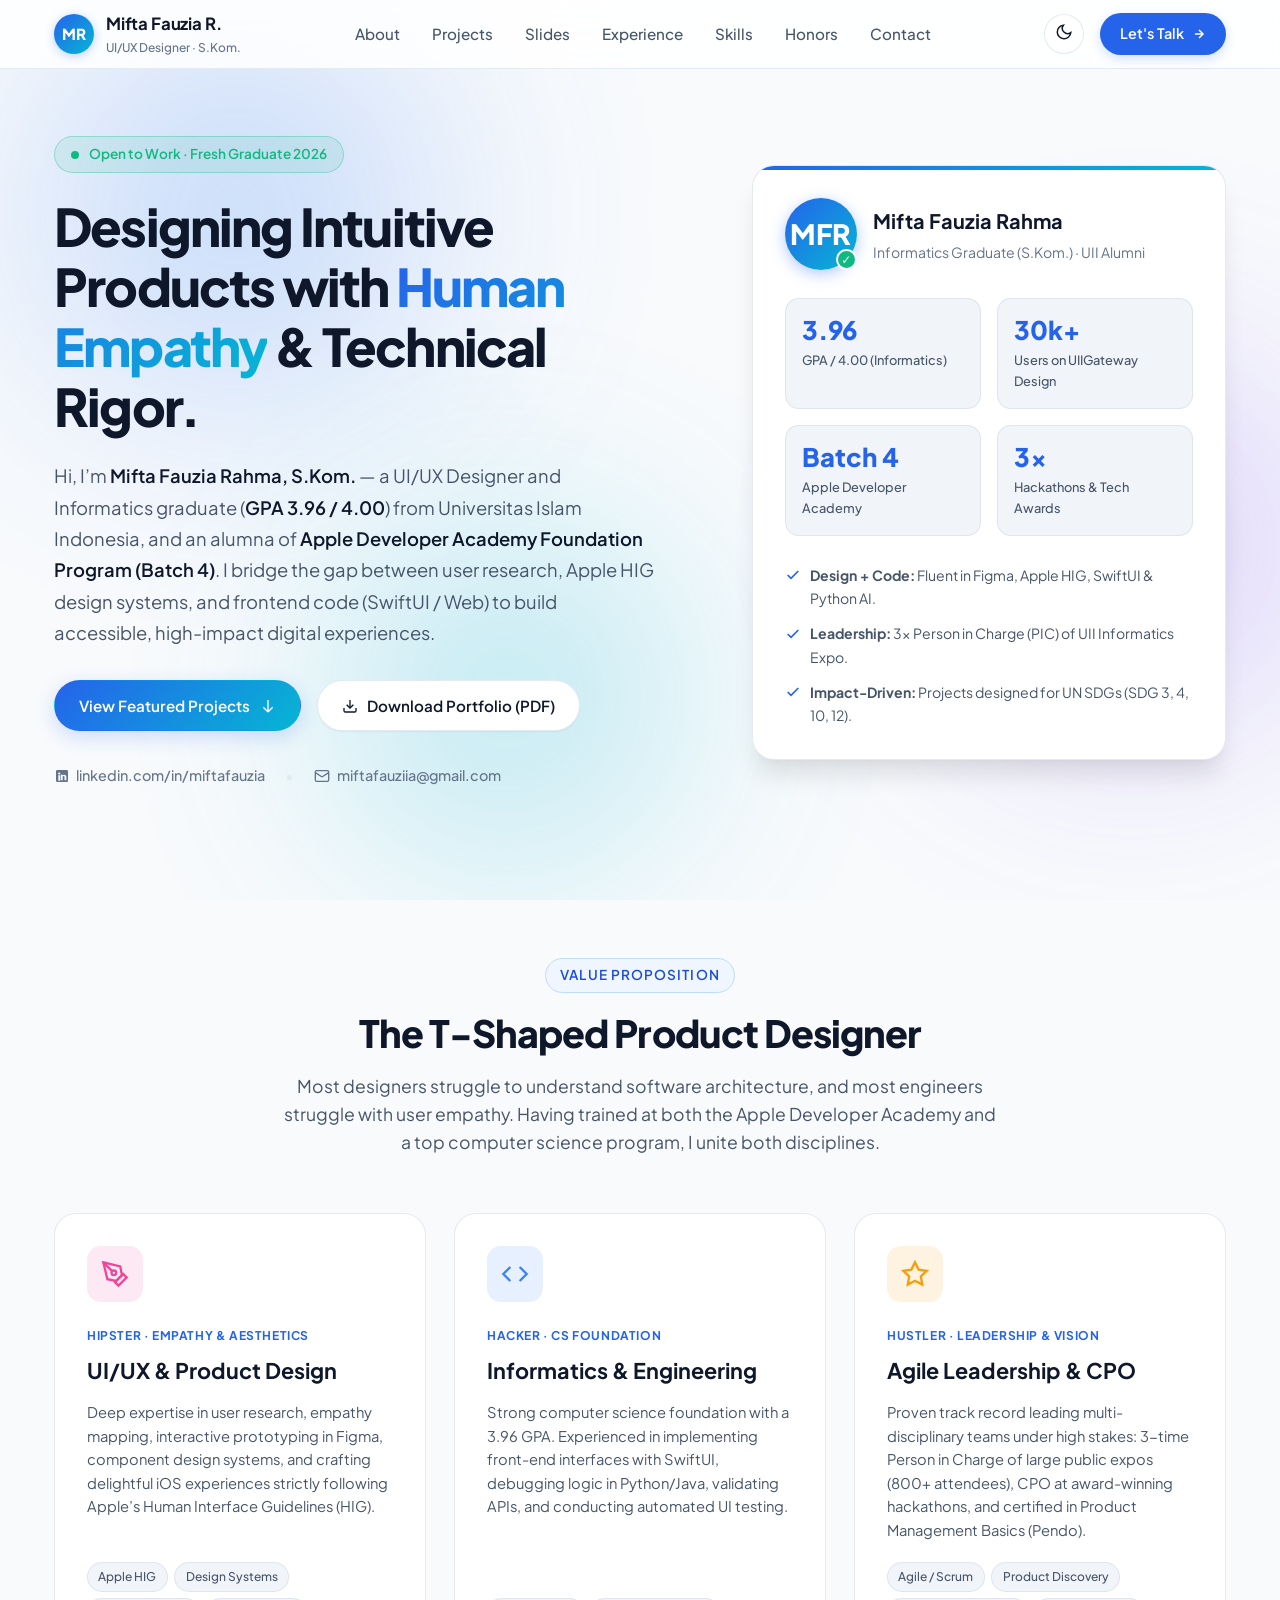
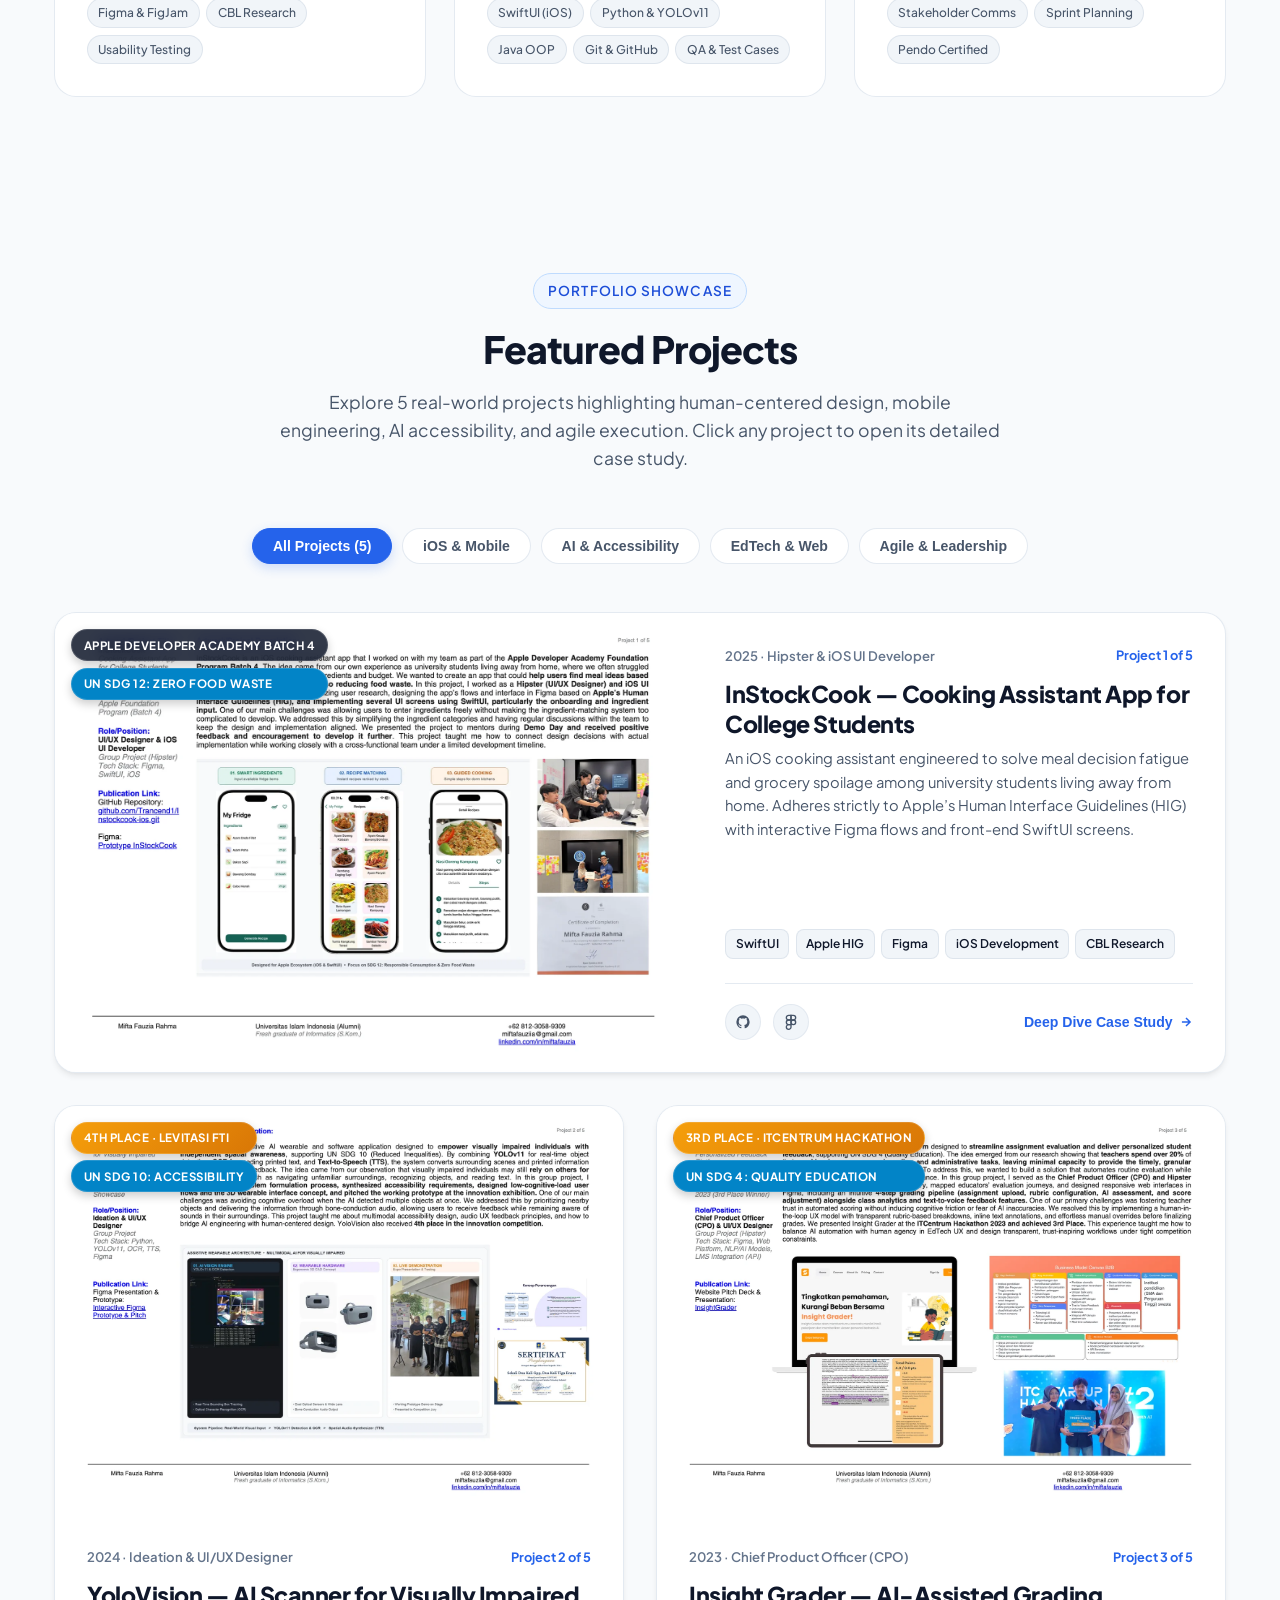
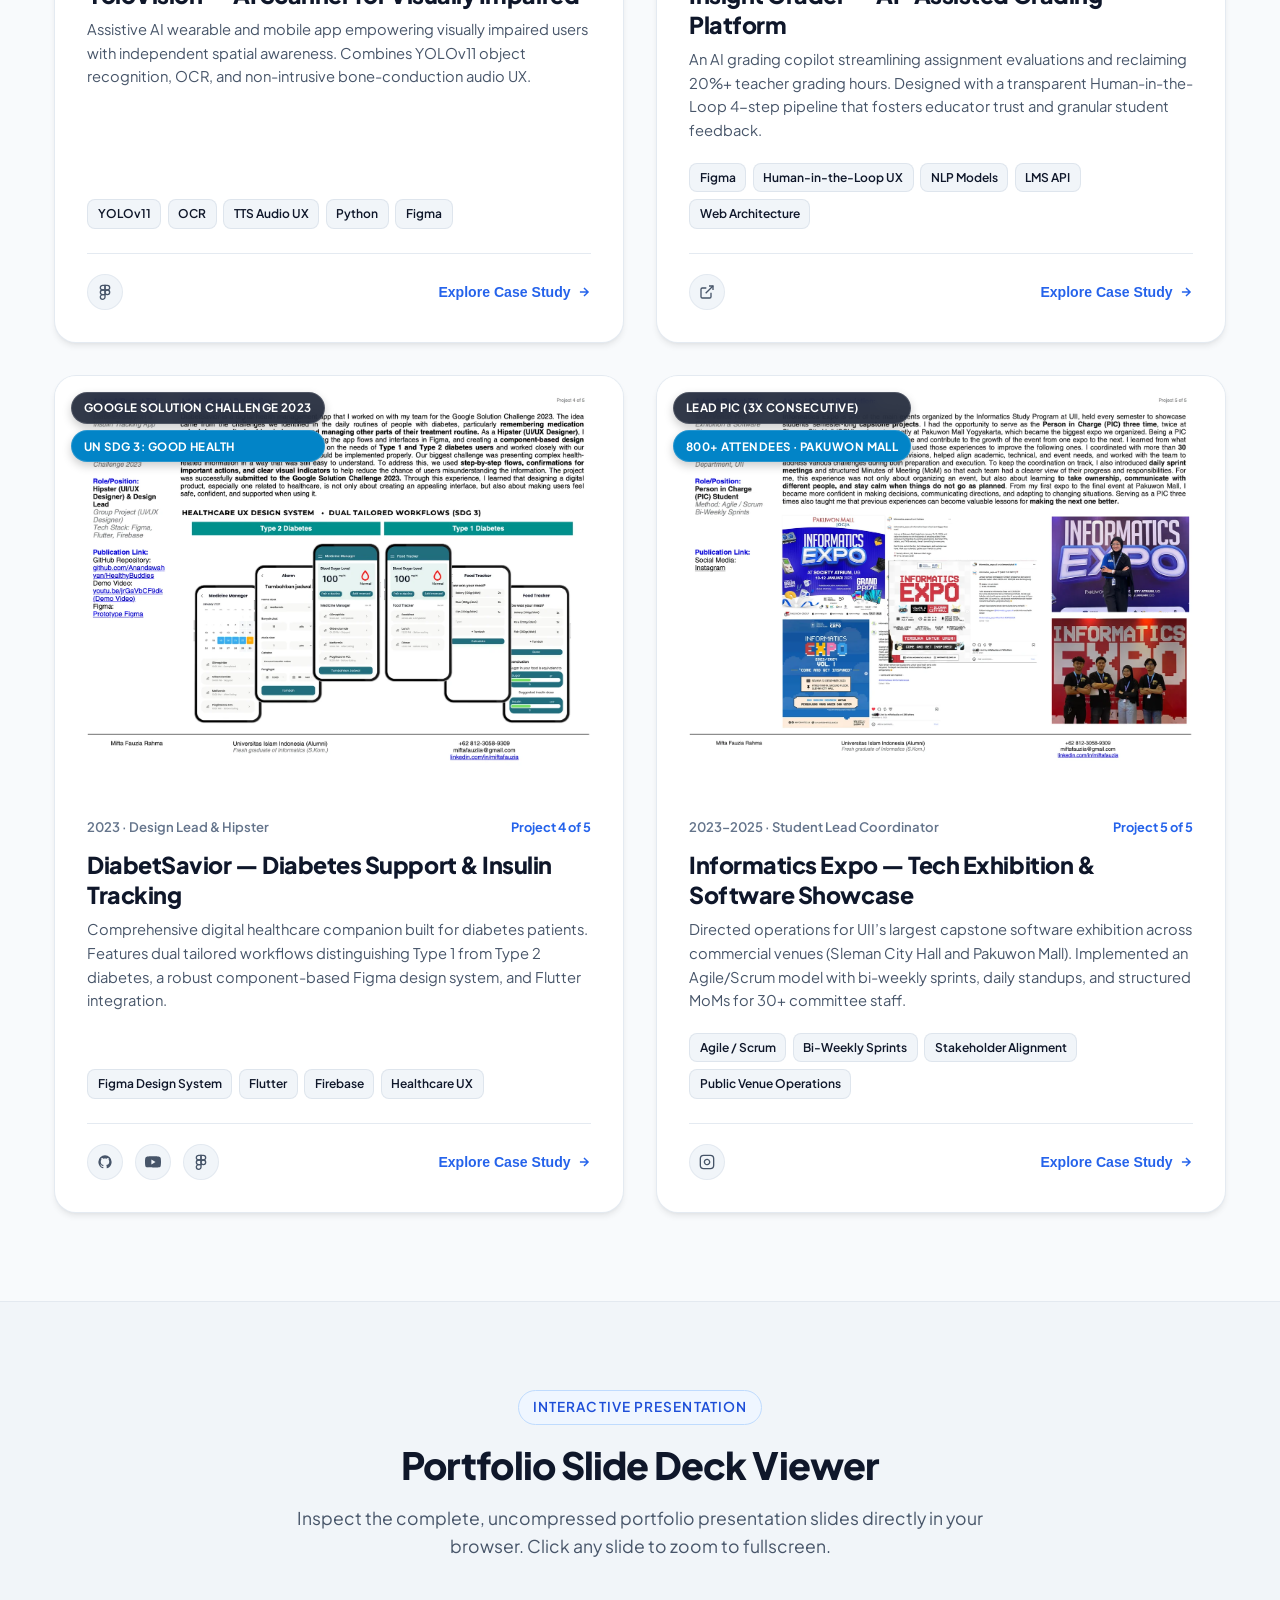
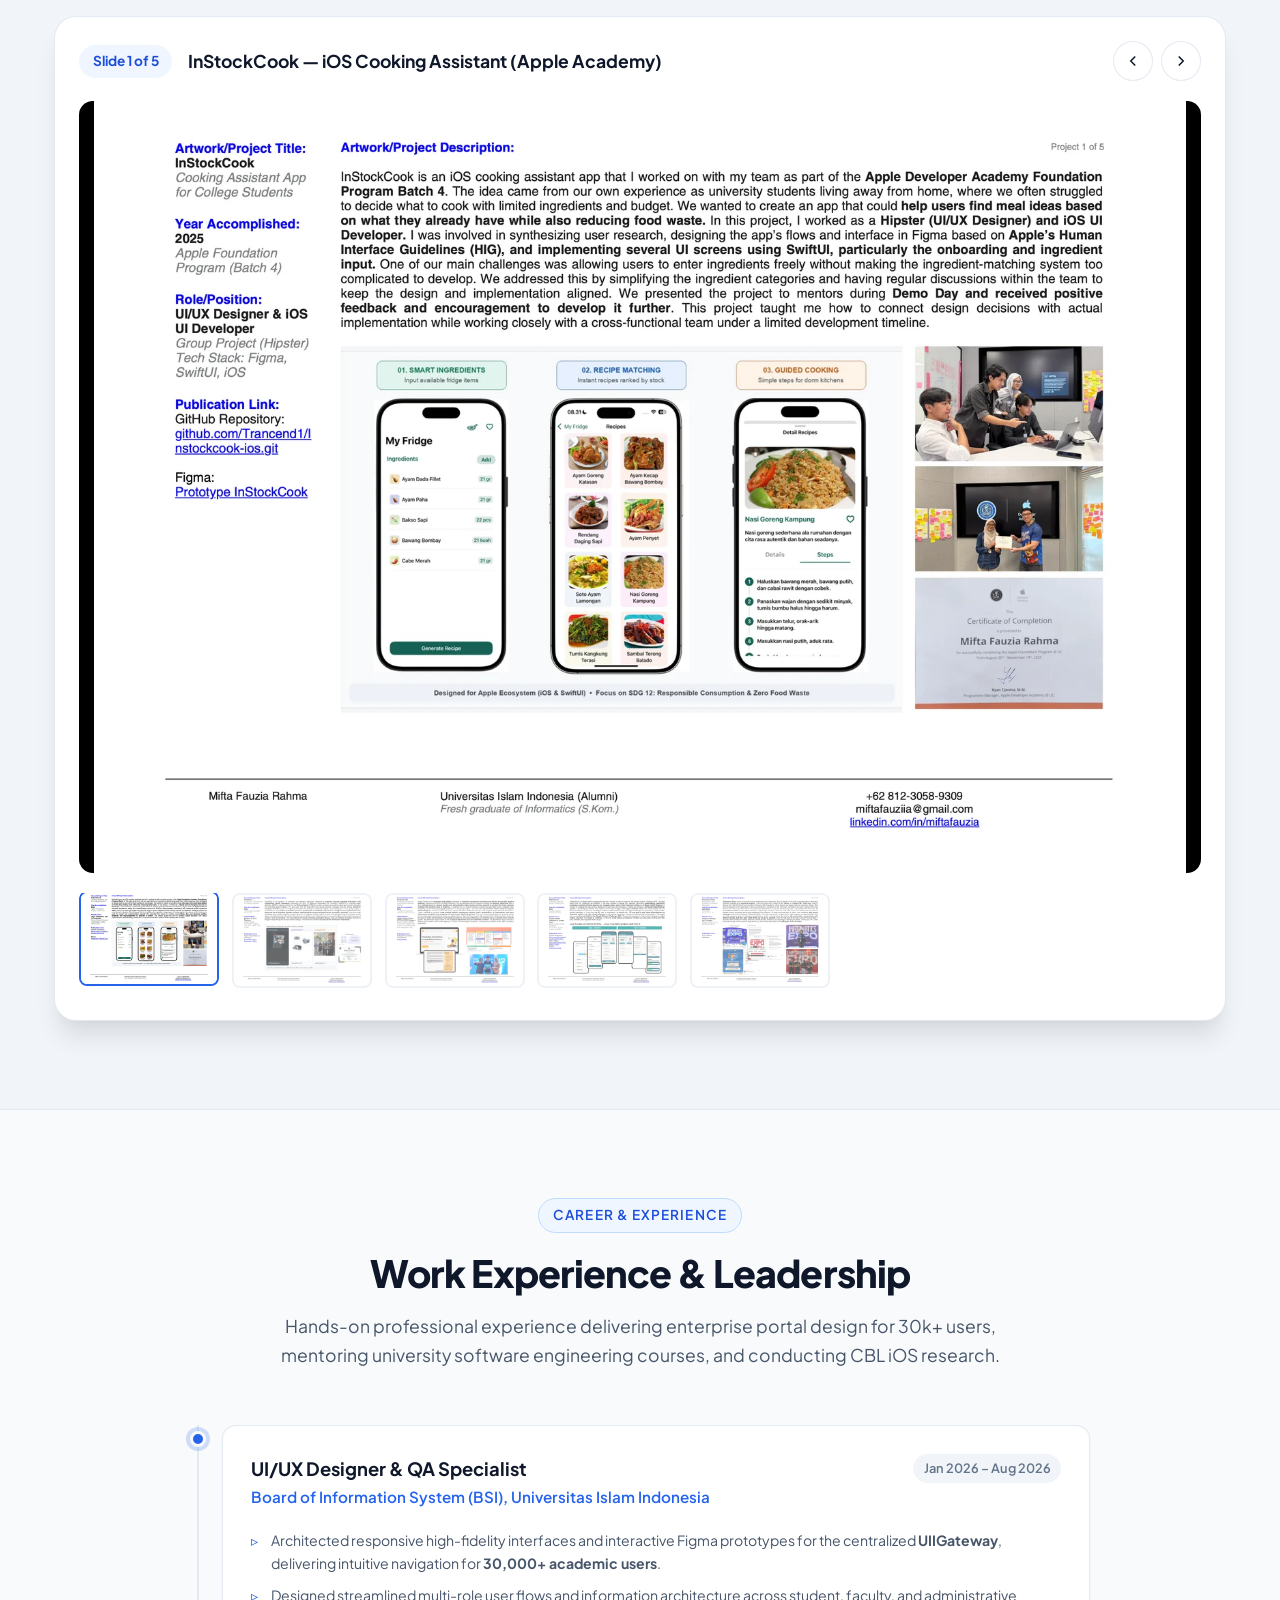
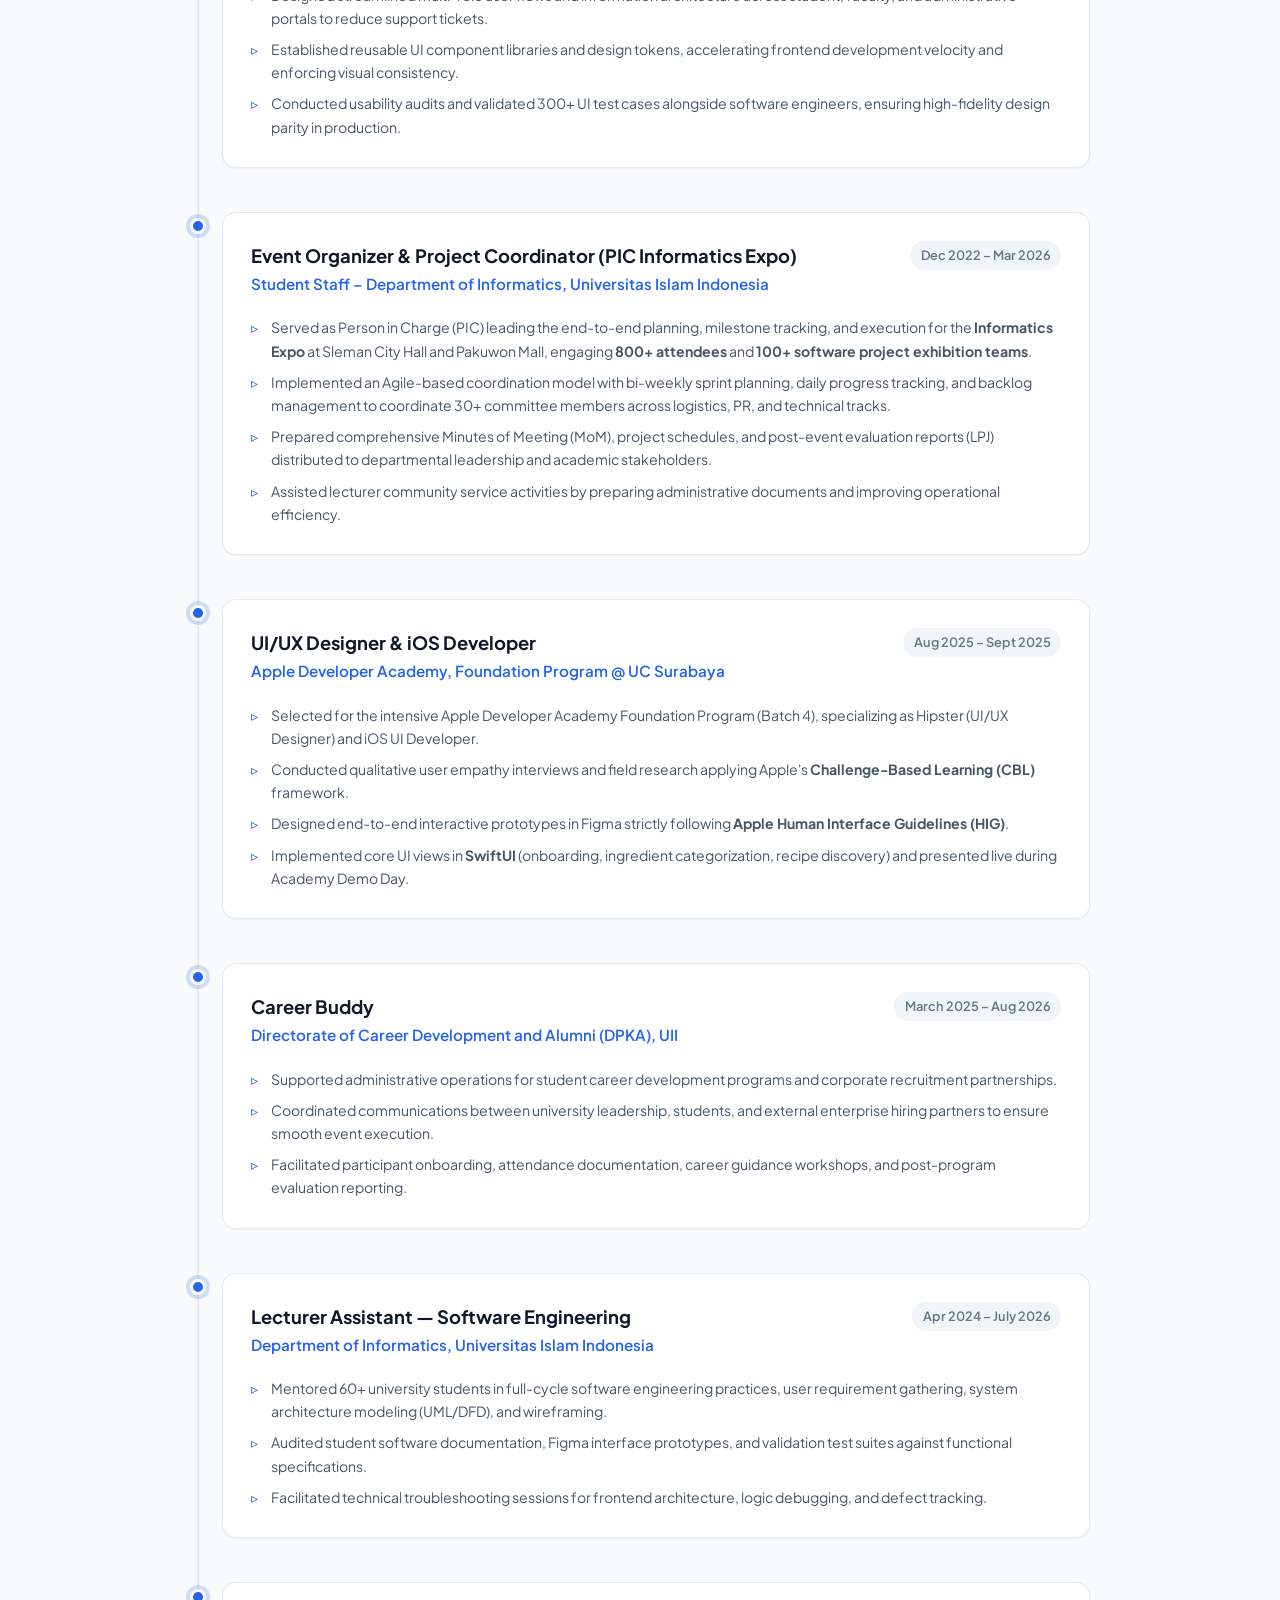
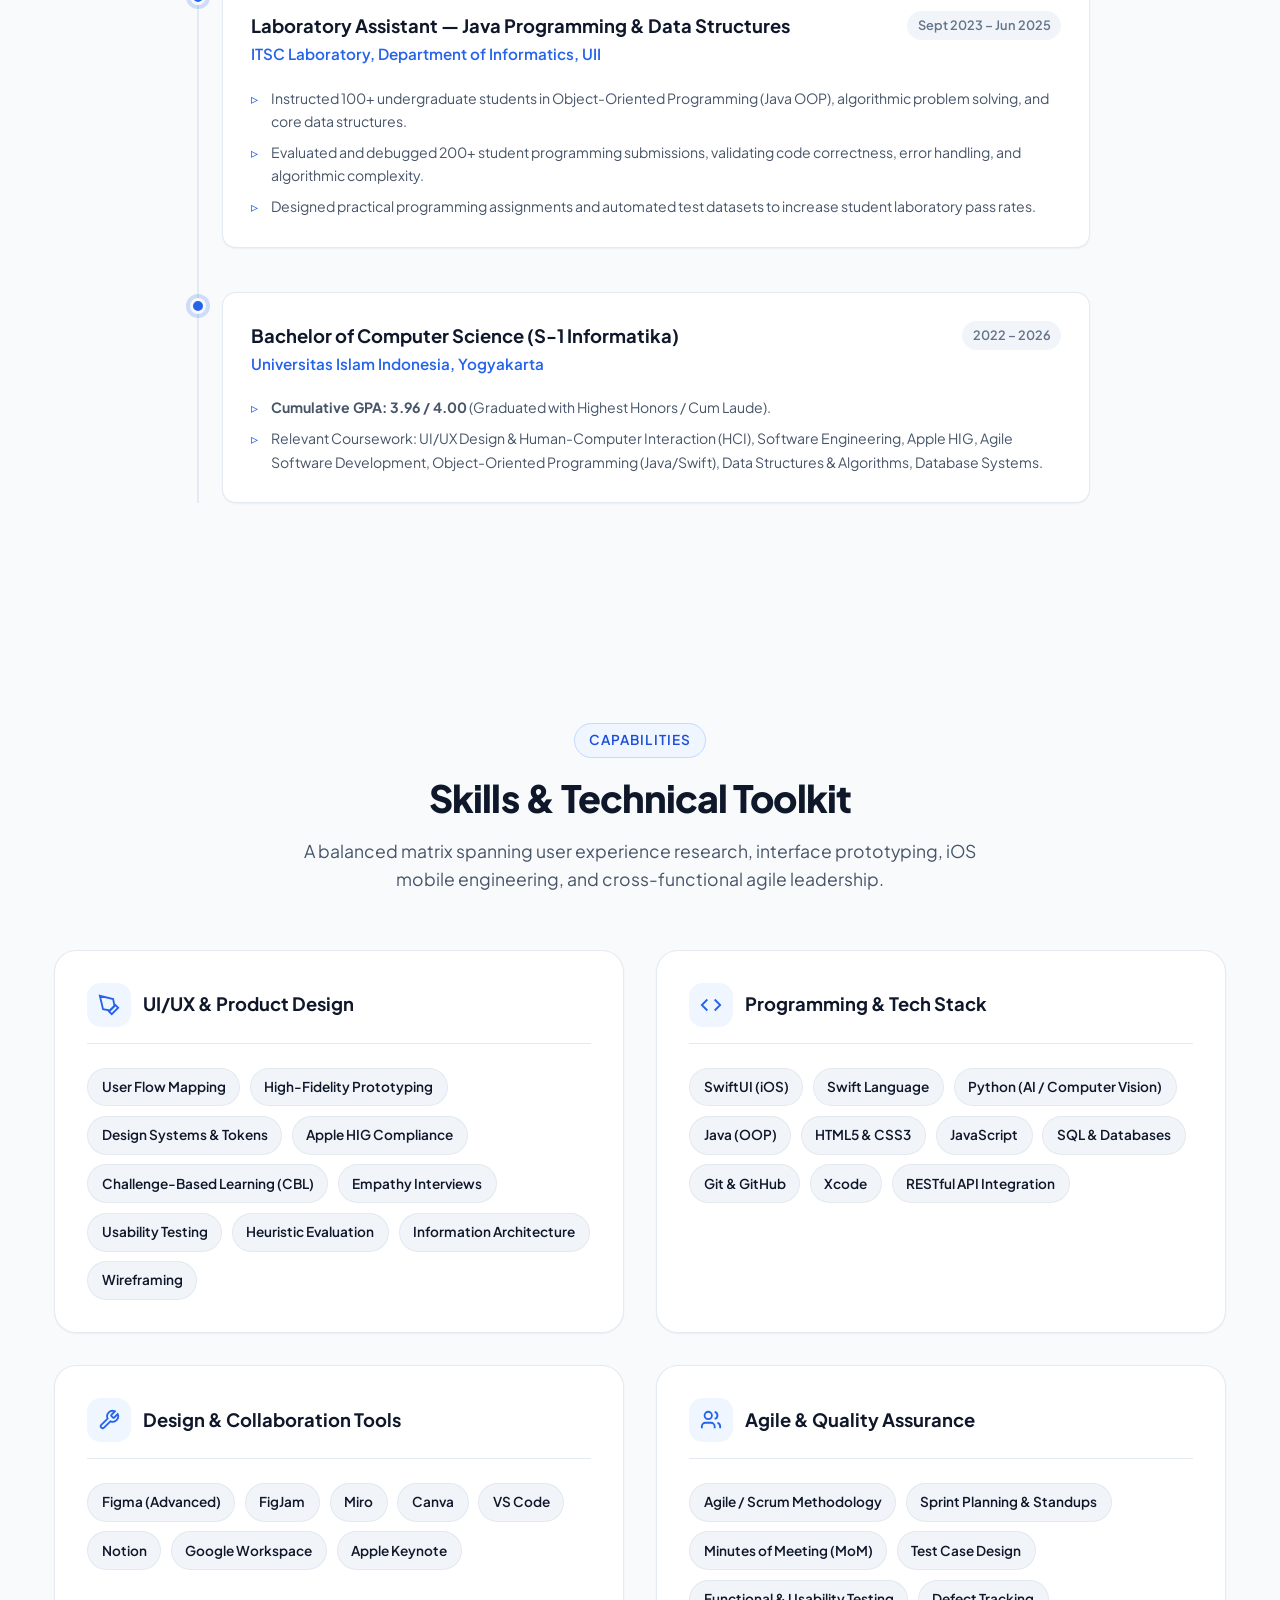
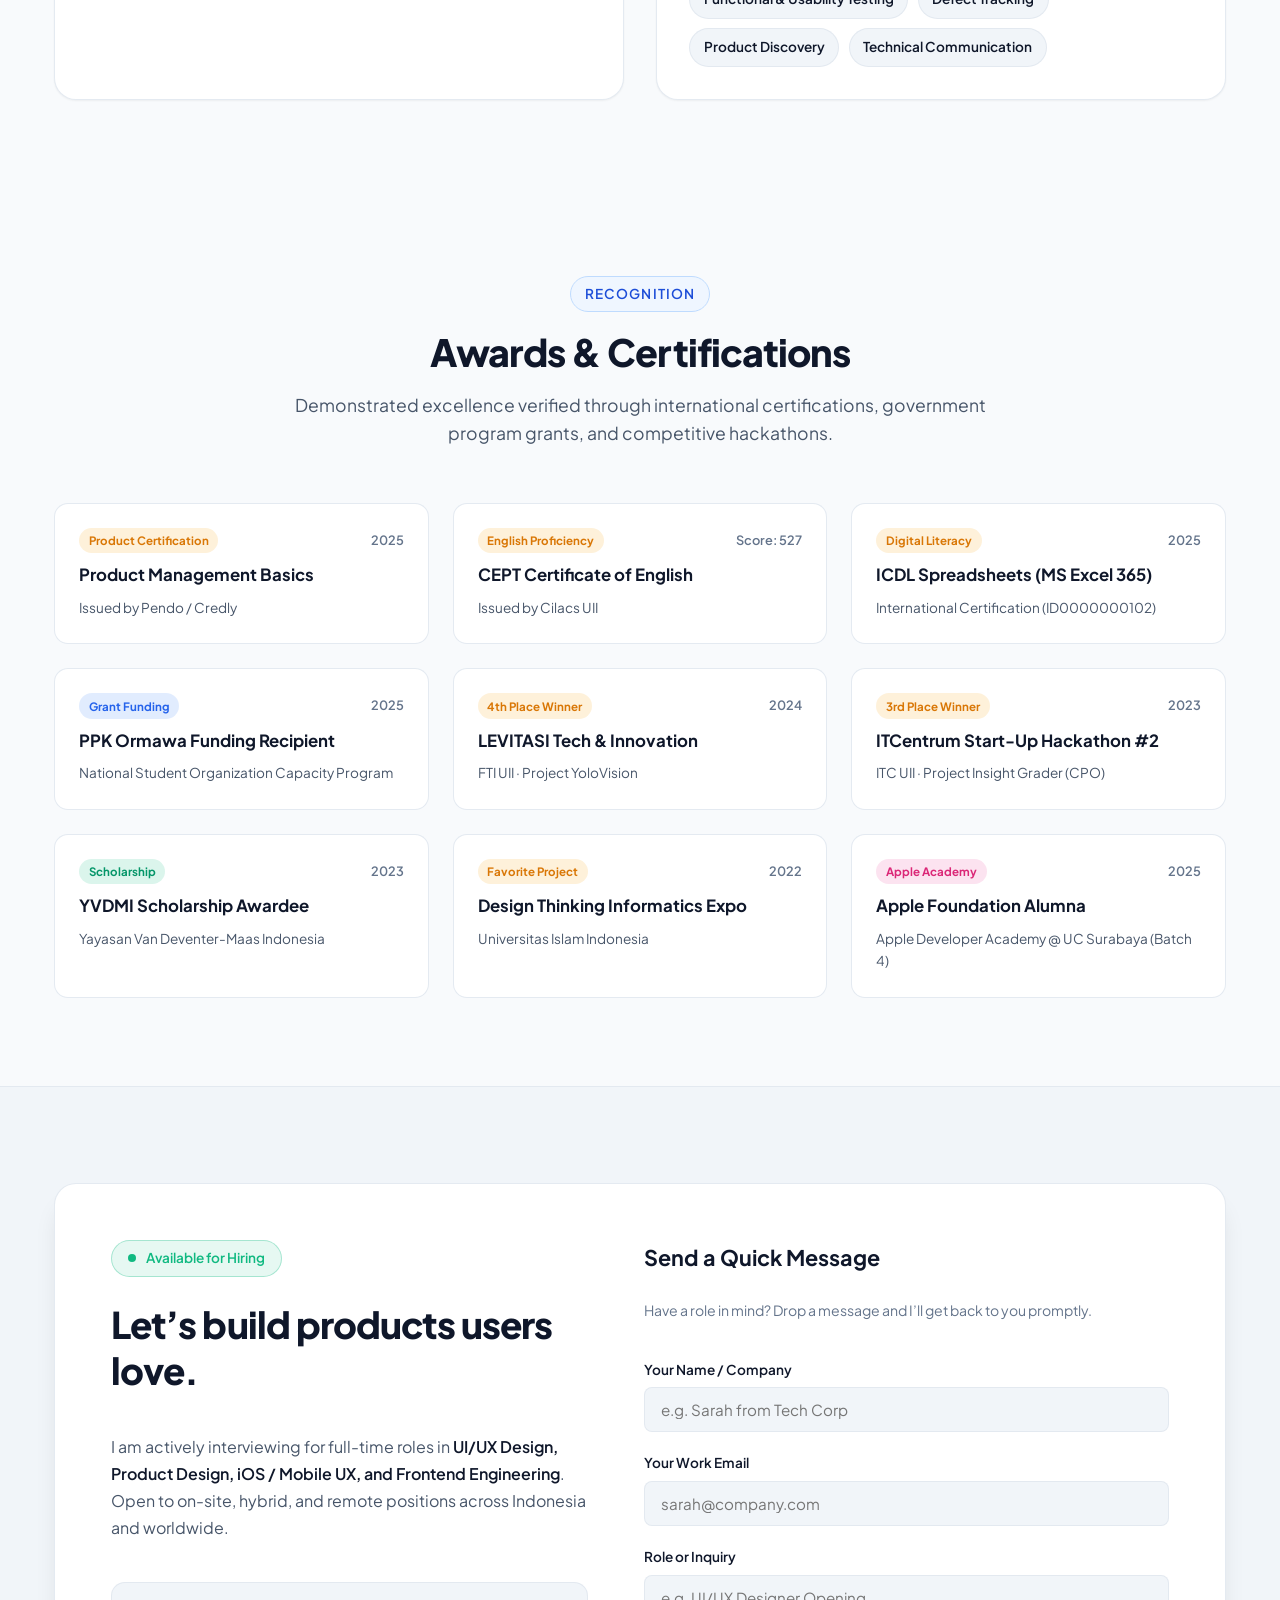
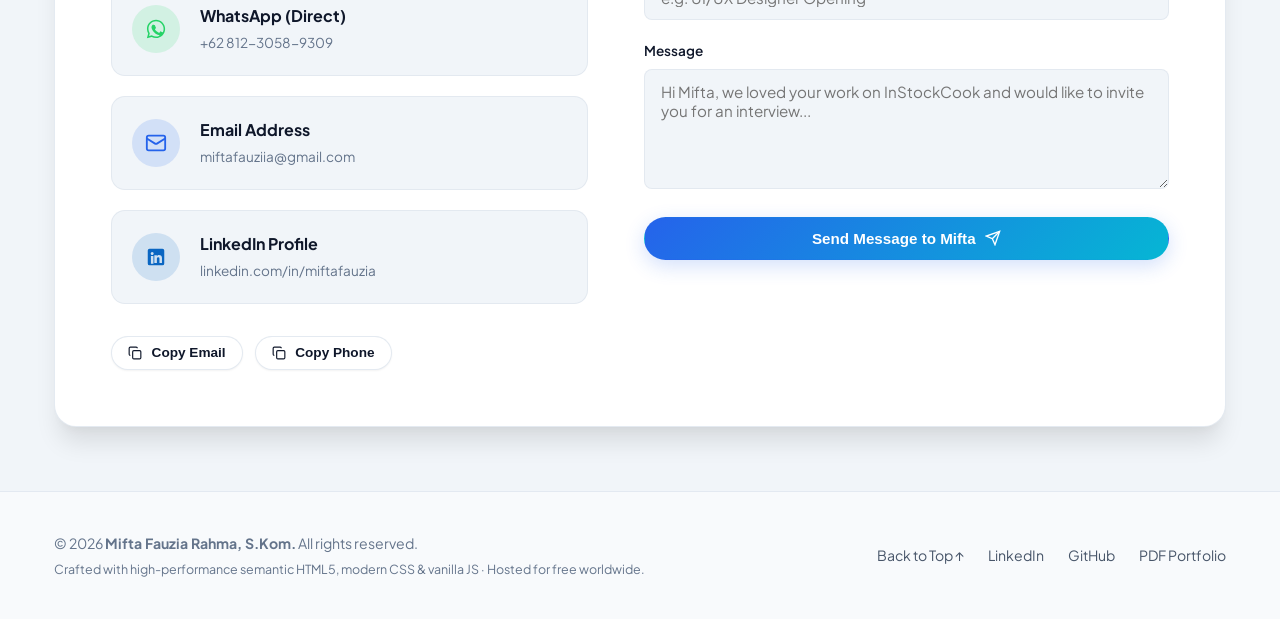
==== commit d902eb49: "fix: change abbreviation from DPKHA to DPKA" ====
--- a/index.html
+++ b/index.html
@@ -623,7 +623,7 @@
               <div class="timeline-header">
                 <div>
                   <h3 class="timeline-role">Career Buddy</h3>
-                  <div class="timeline-org">Directorate of Career Development and Alumni (DPKHA), UII</div>
+                  <div class="timeline-org">Directorate of Career Development and Alumni (DPKA), UII</div>
                 </div>
                 <span class="timeline-date">March 2025 – Aug 2026</span>
               </div>
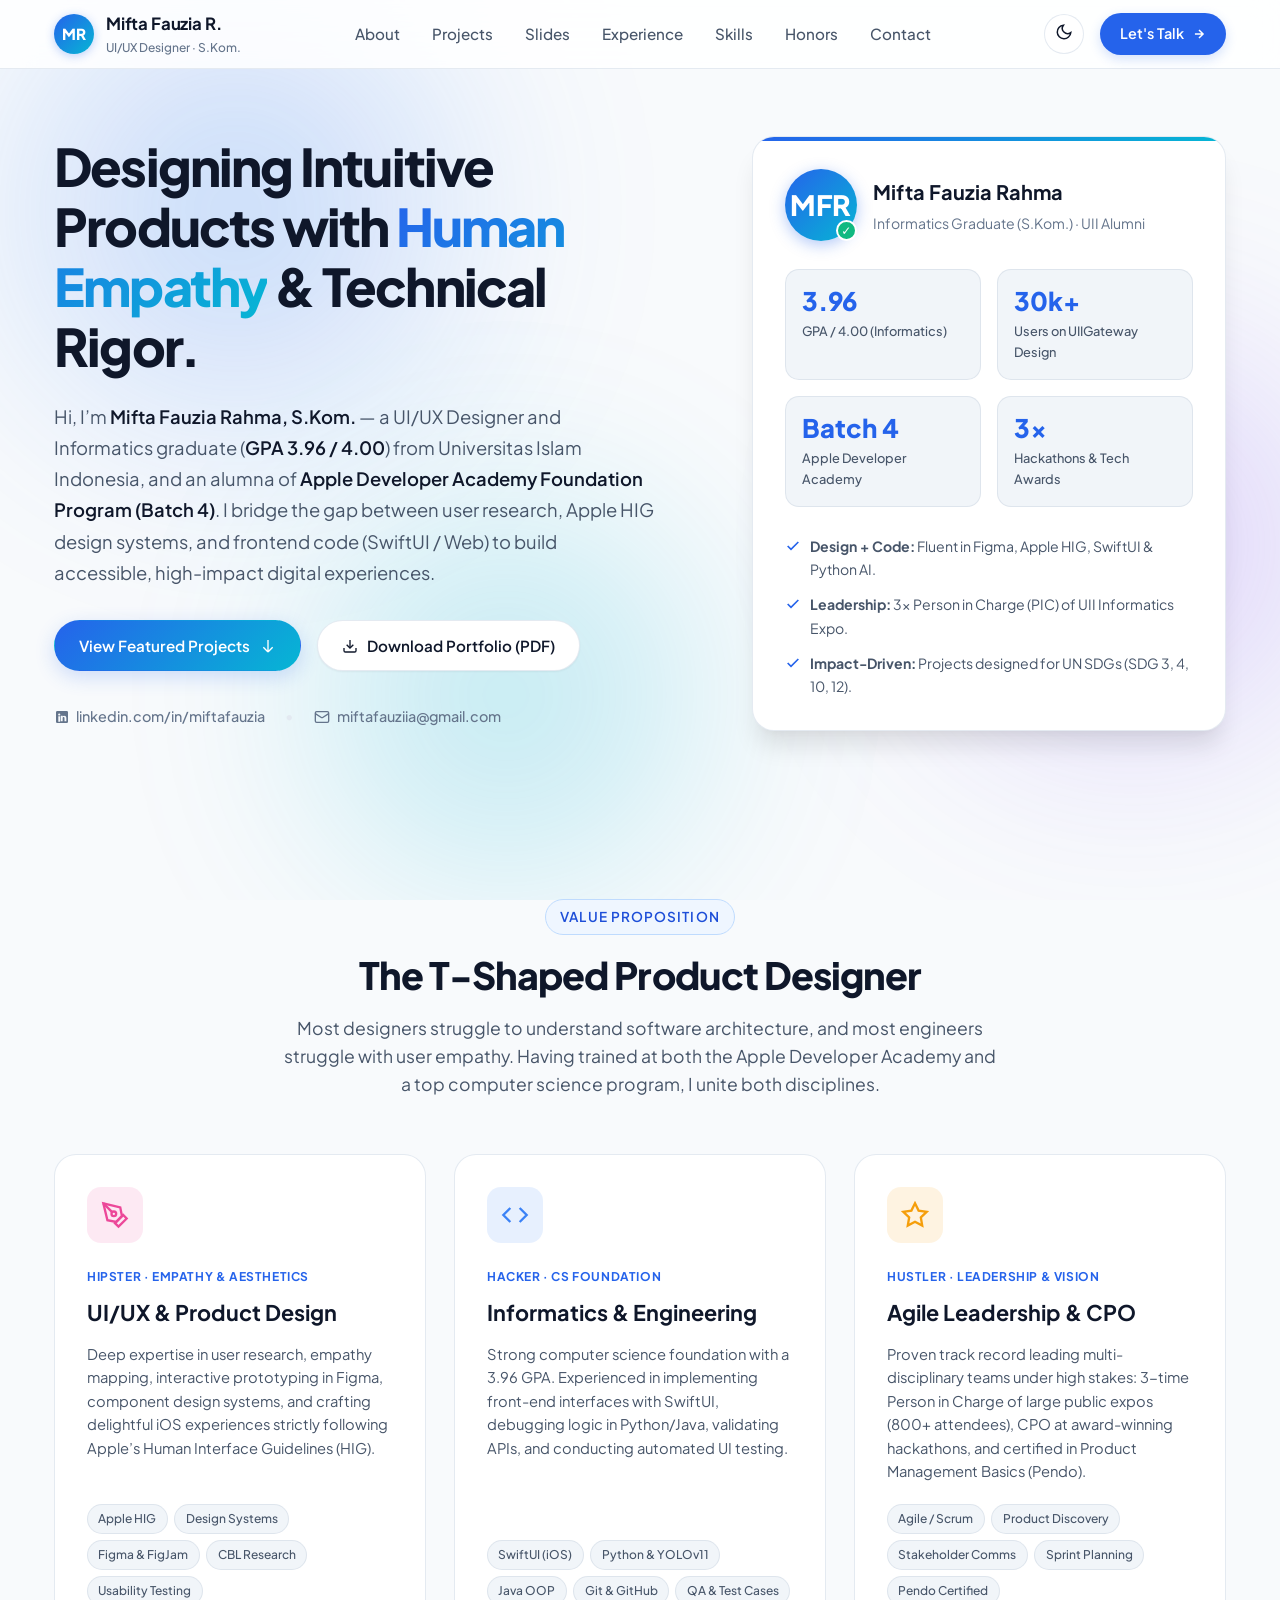
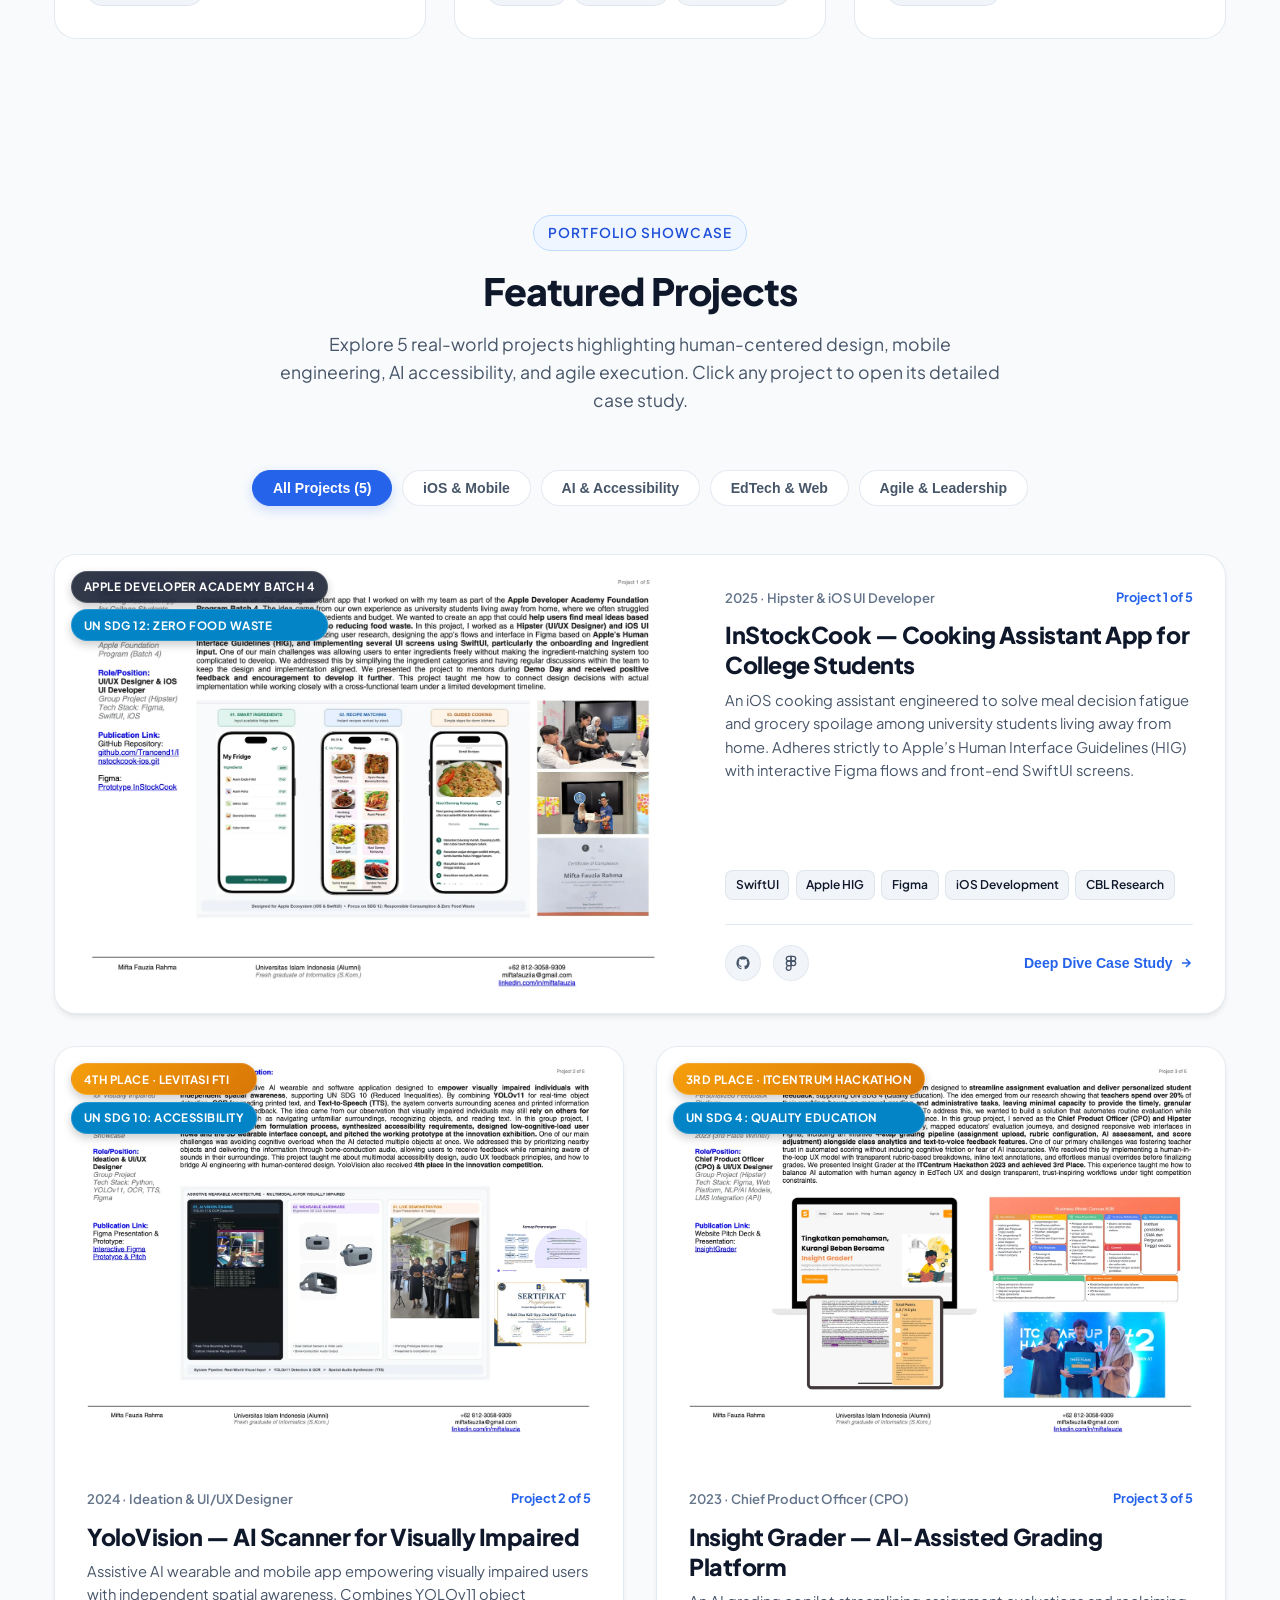
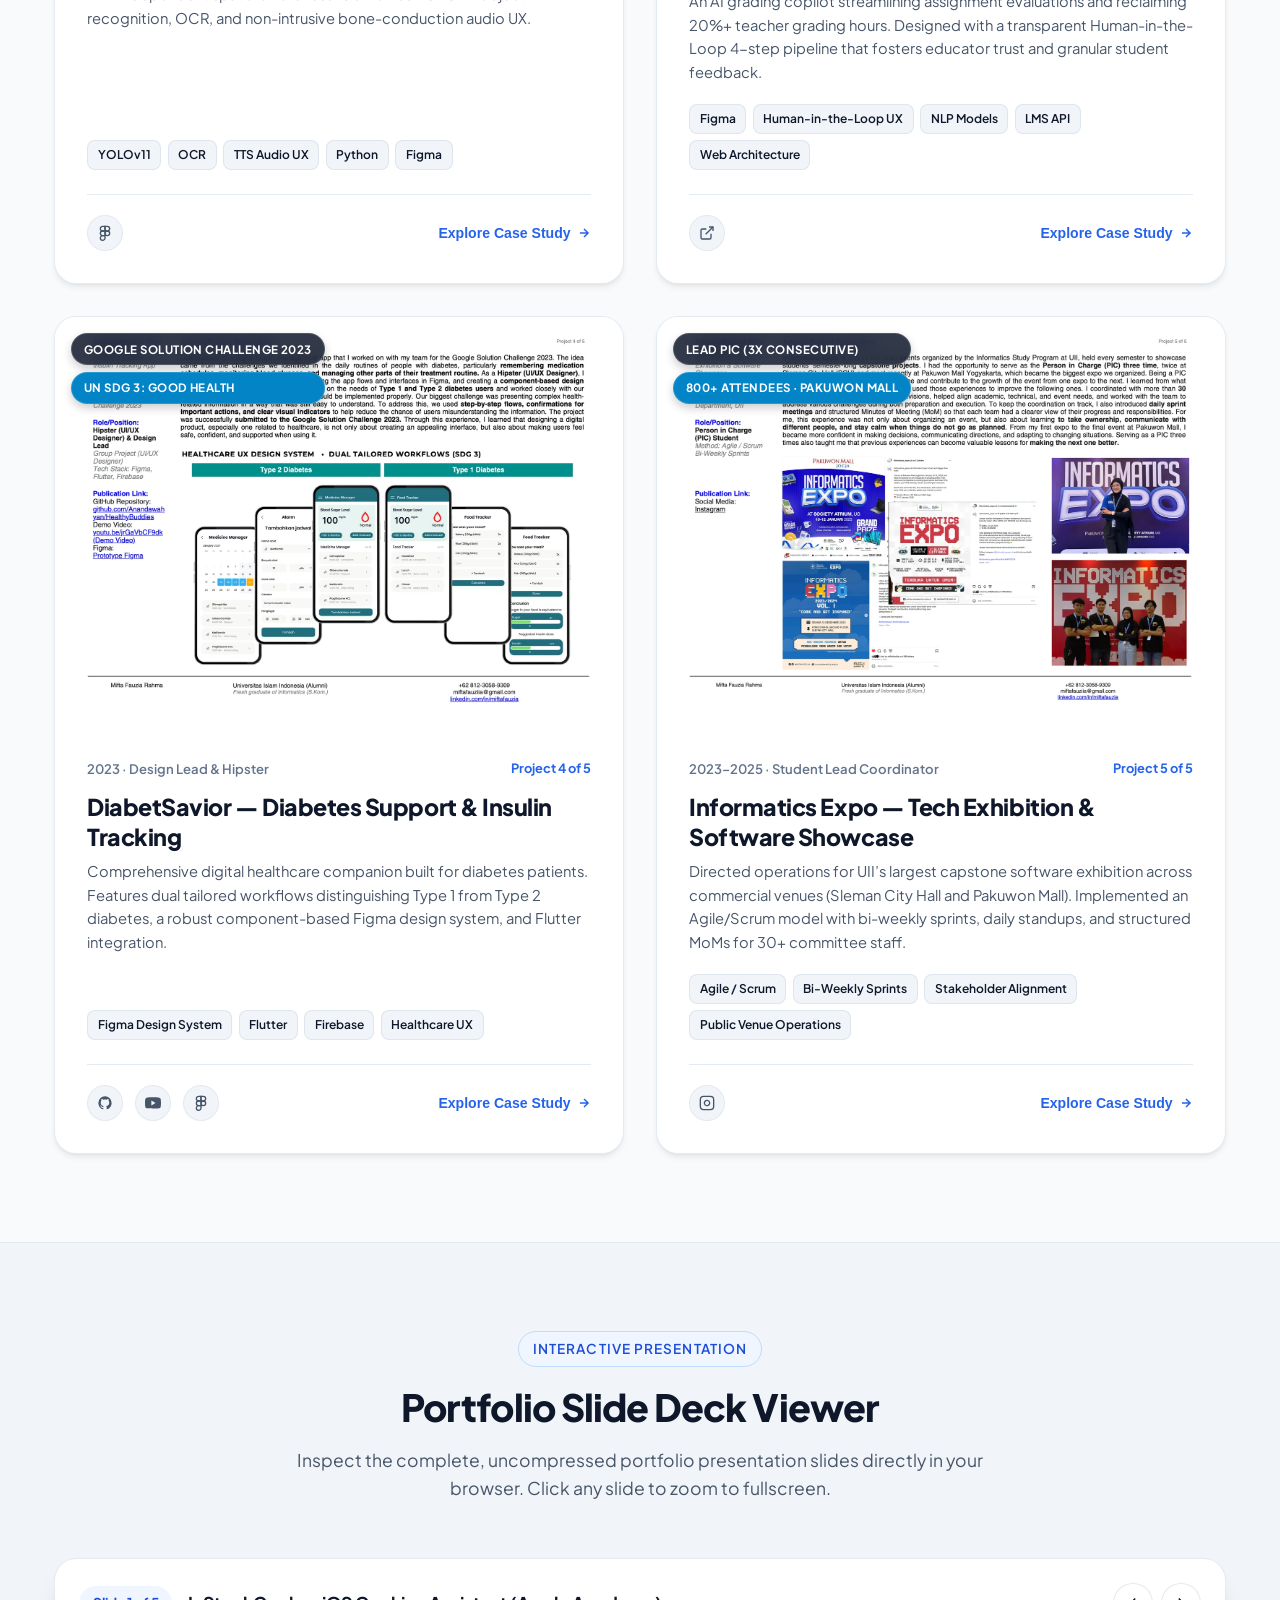
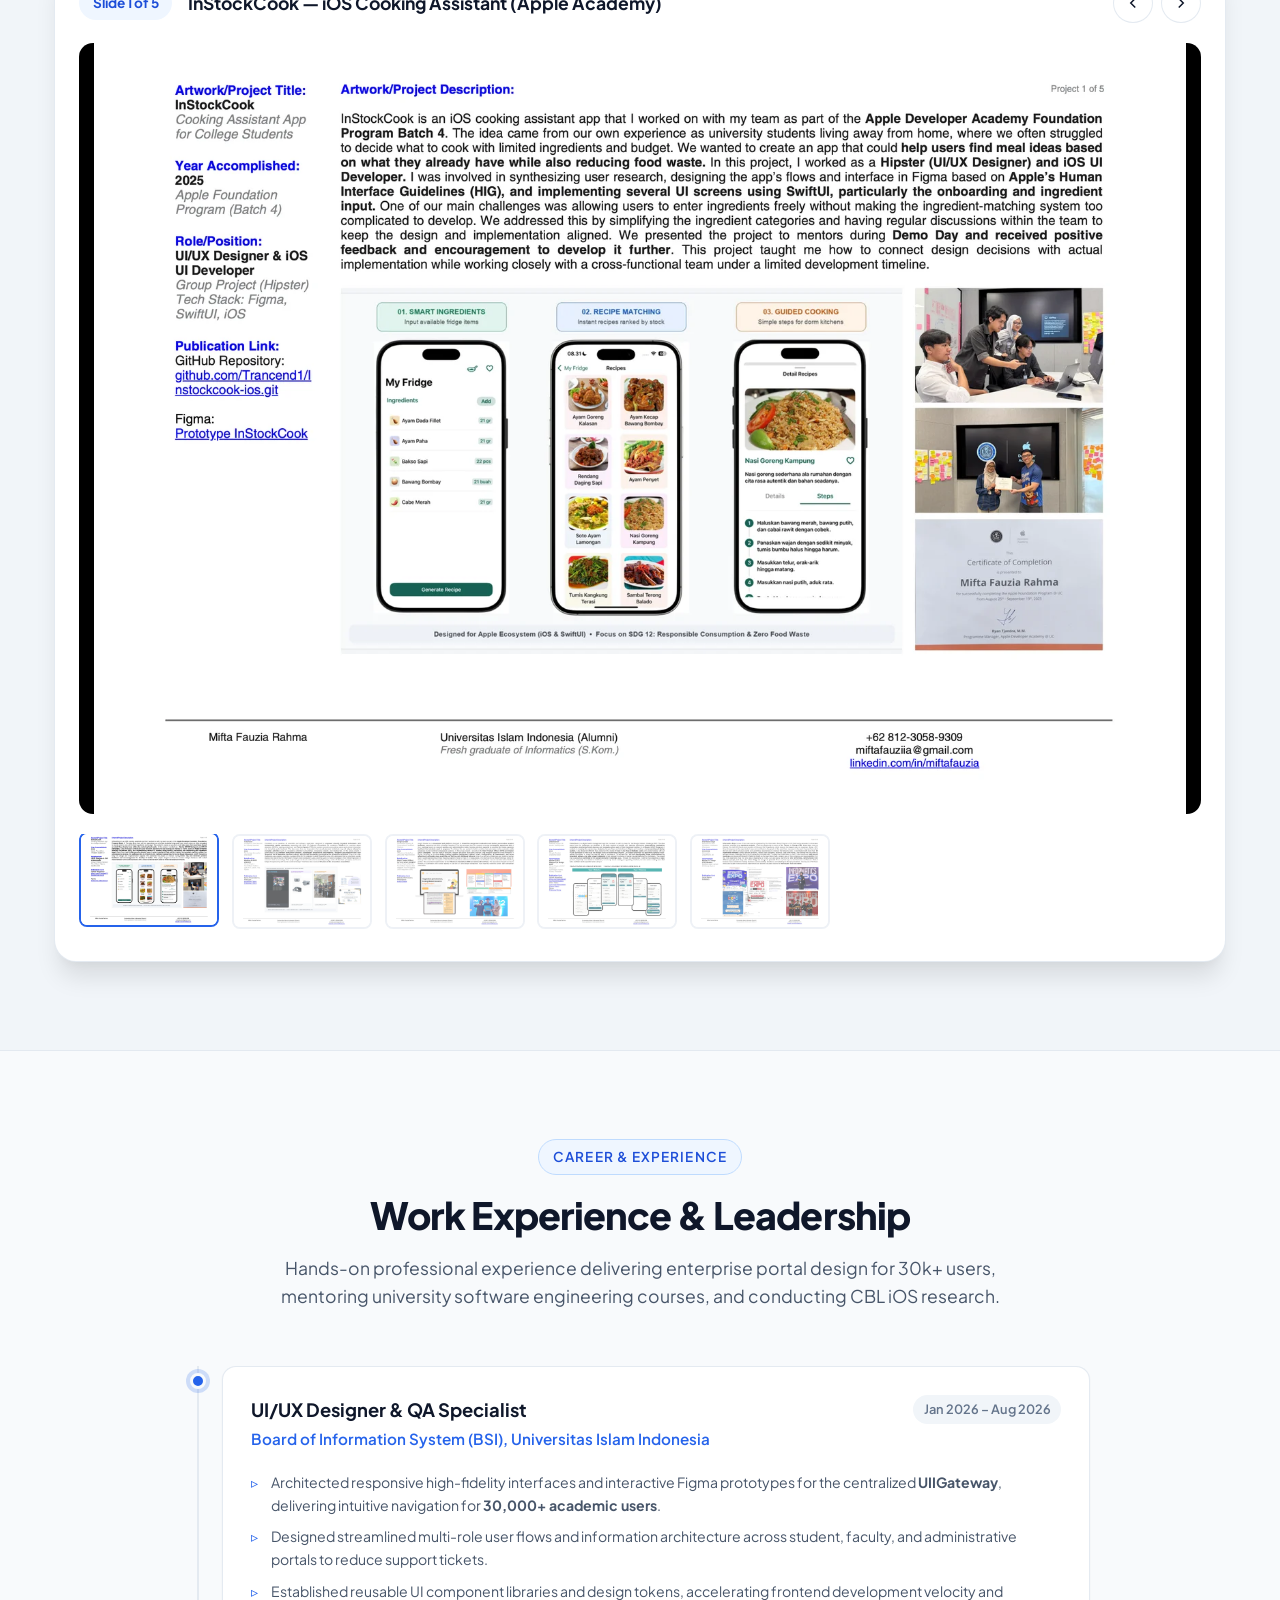
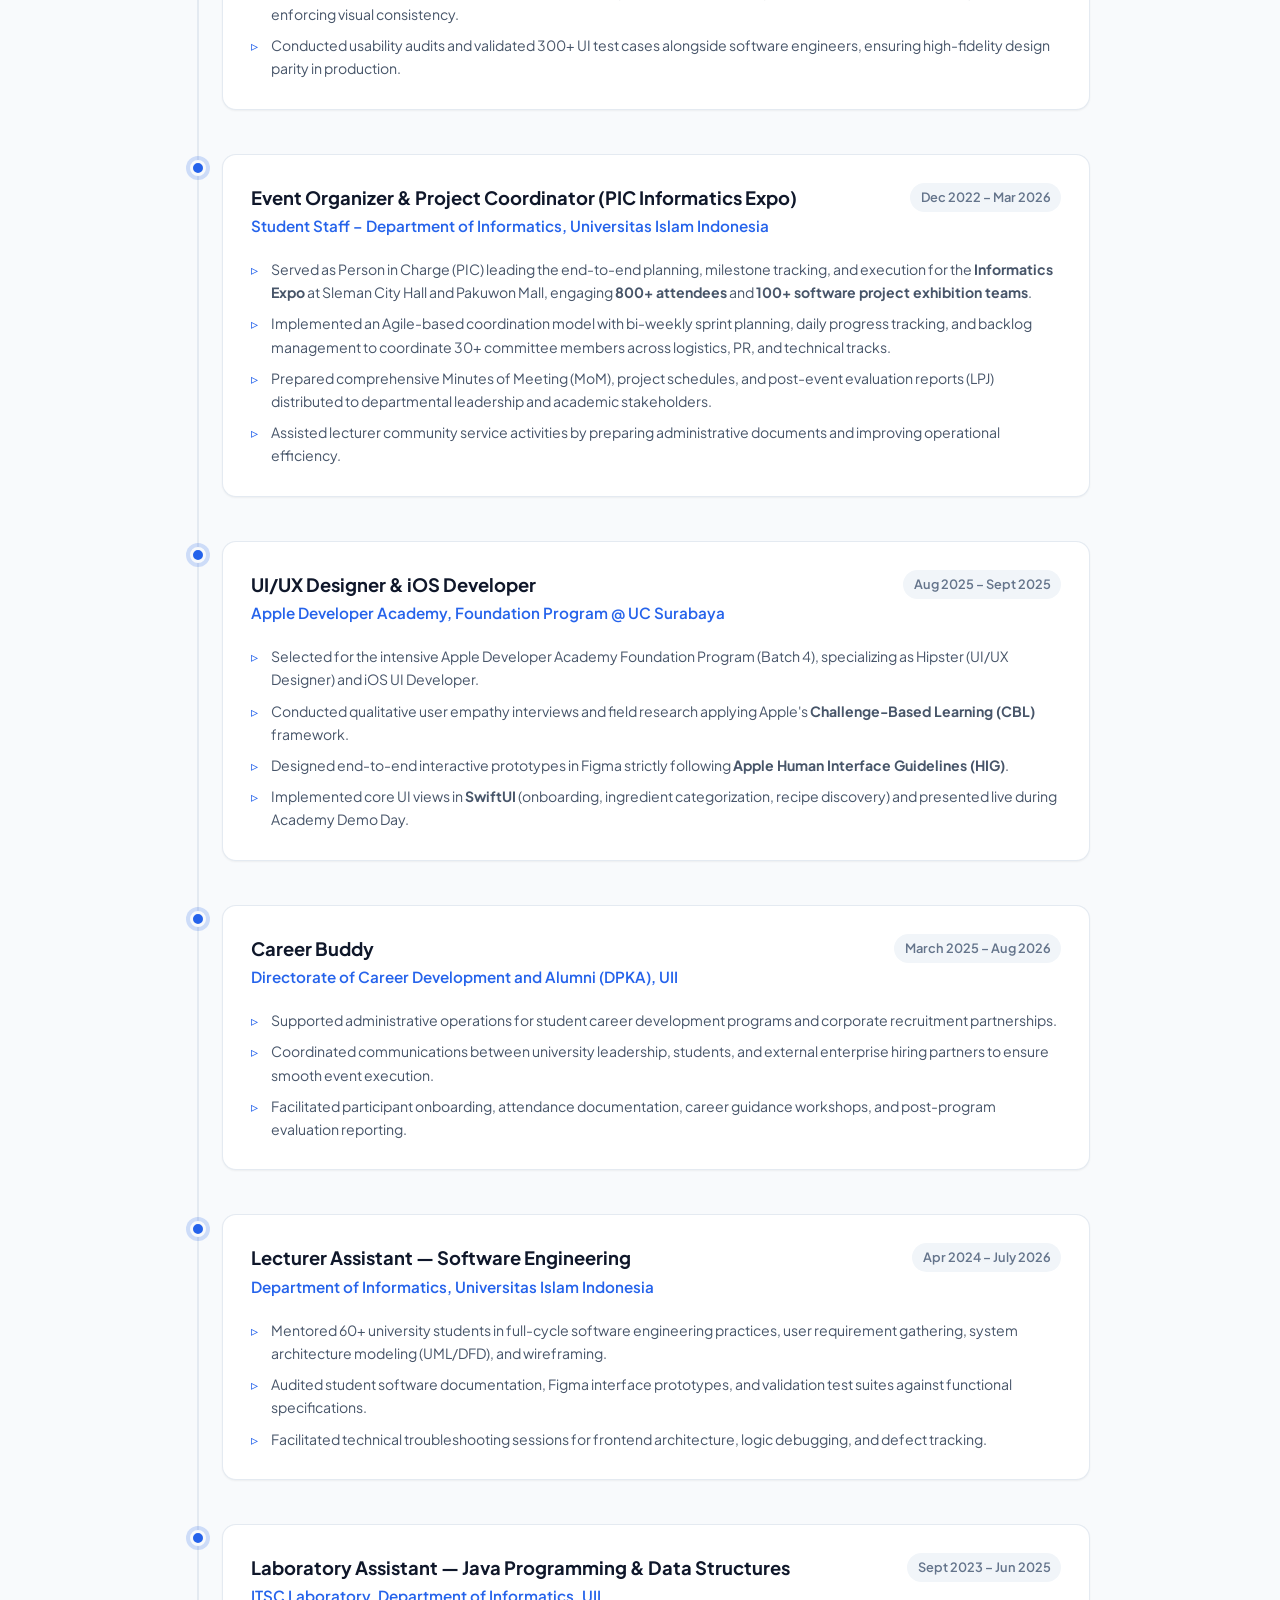
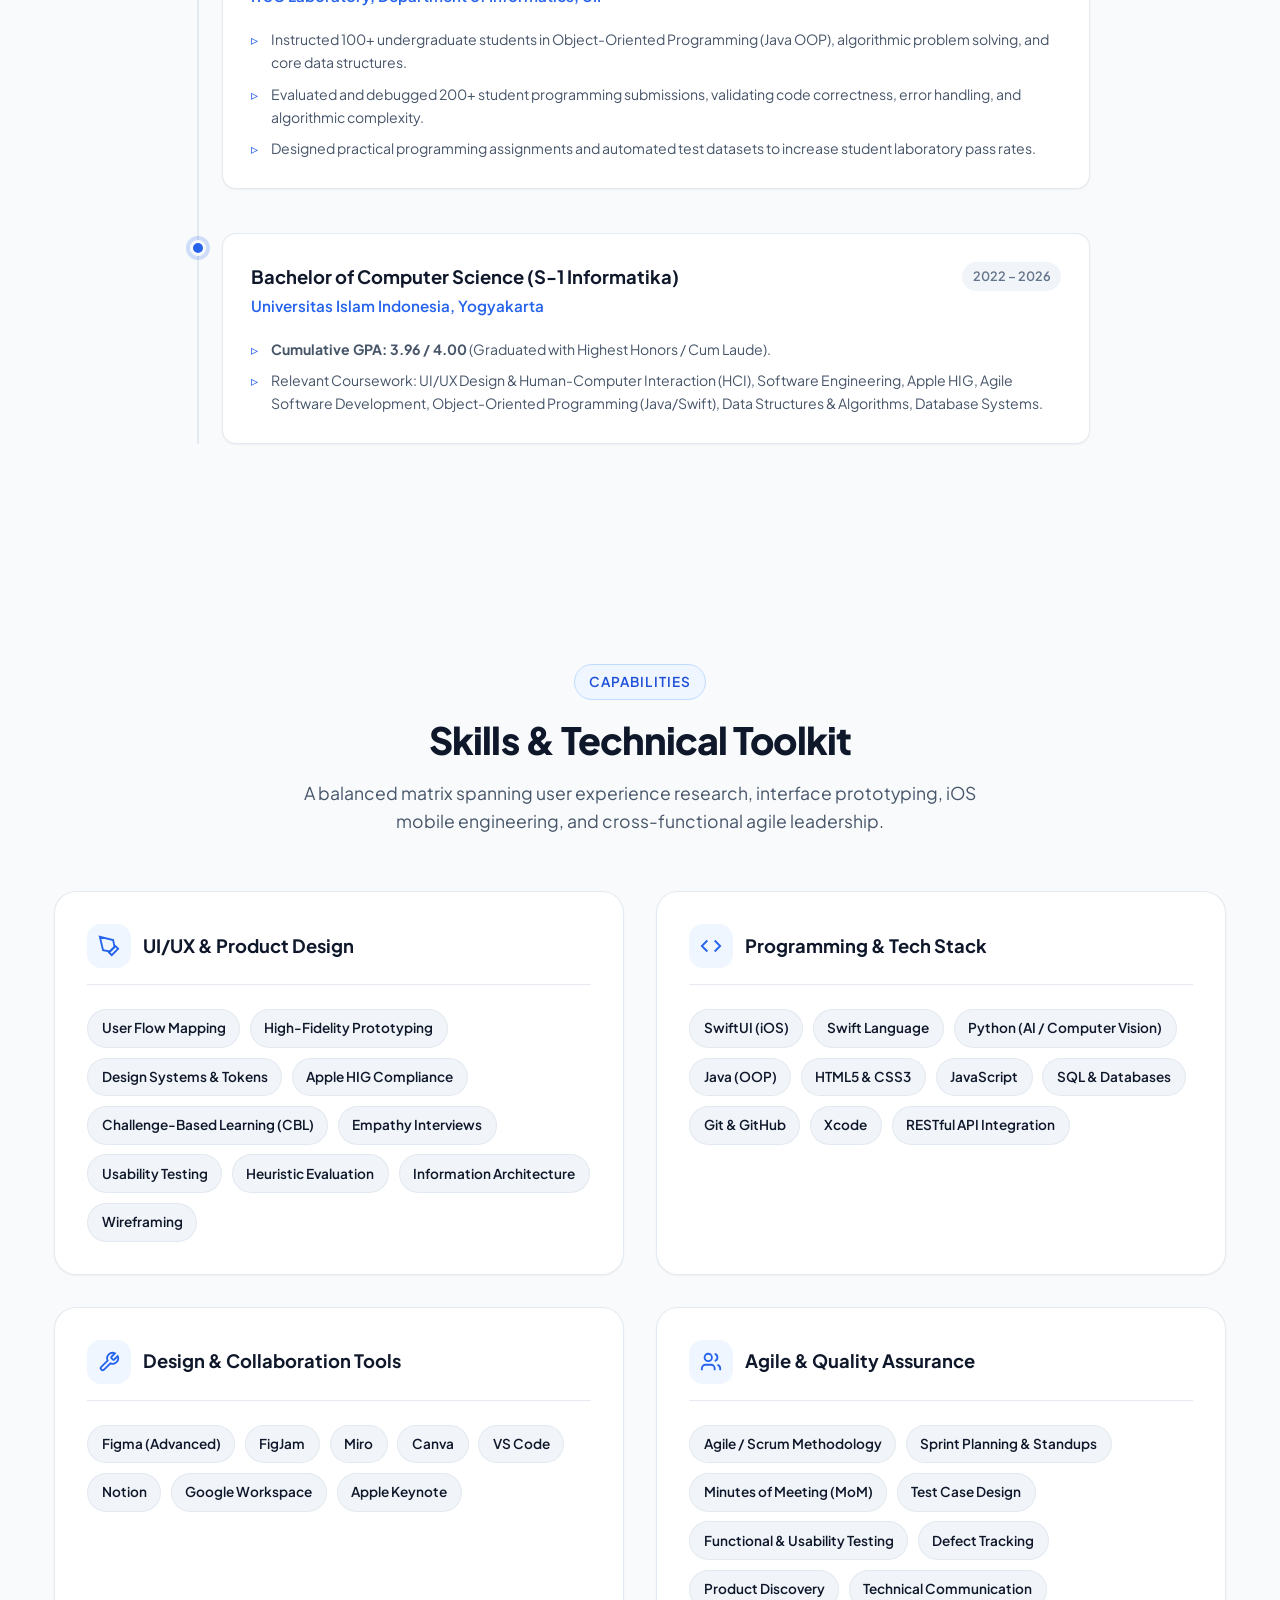
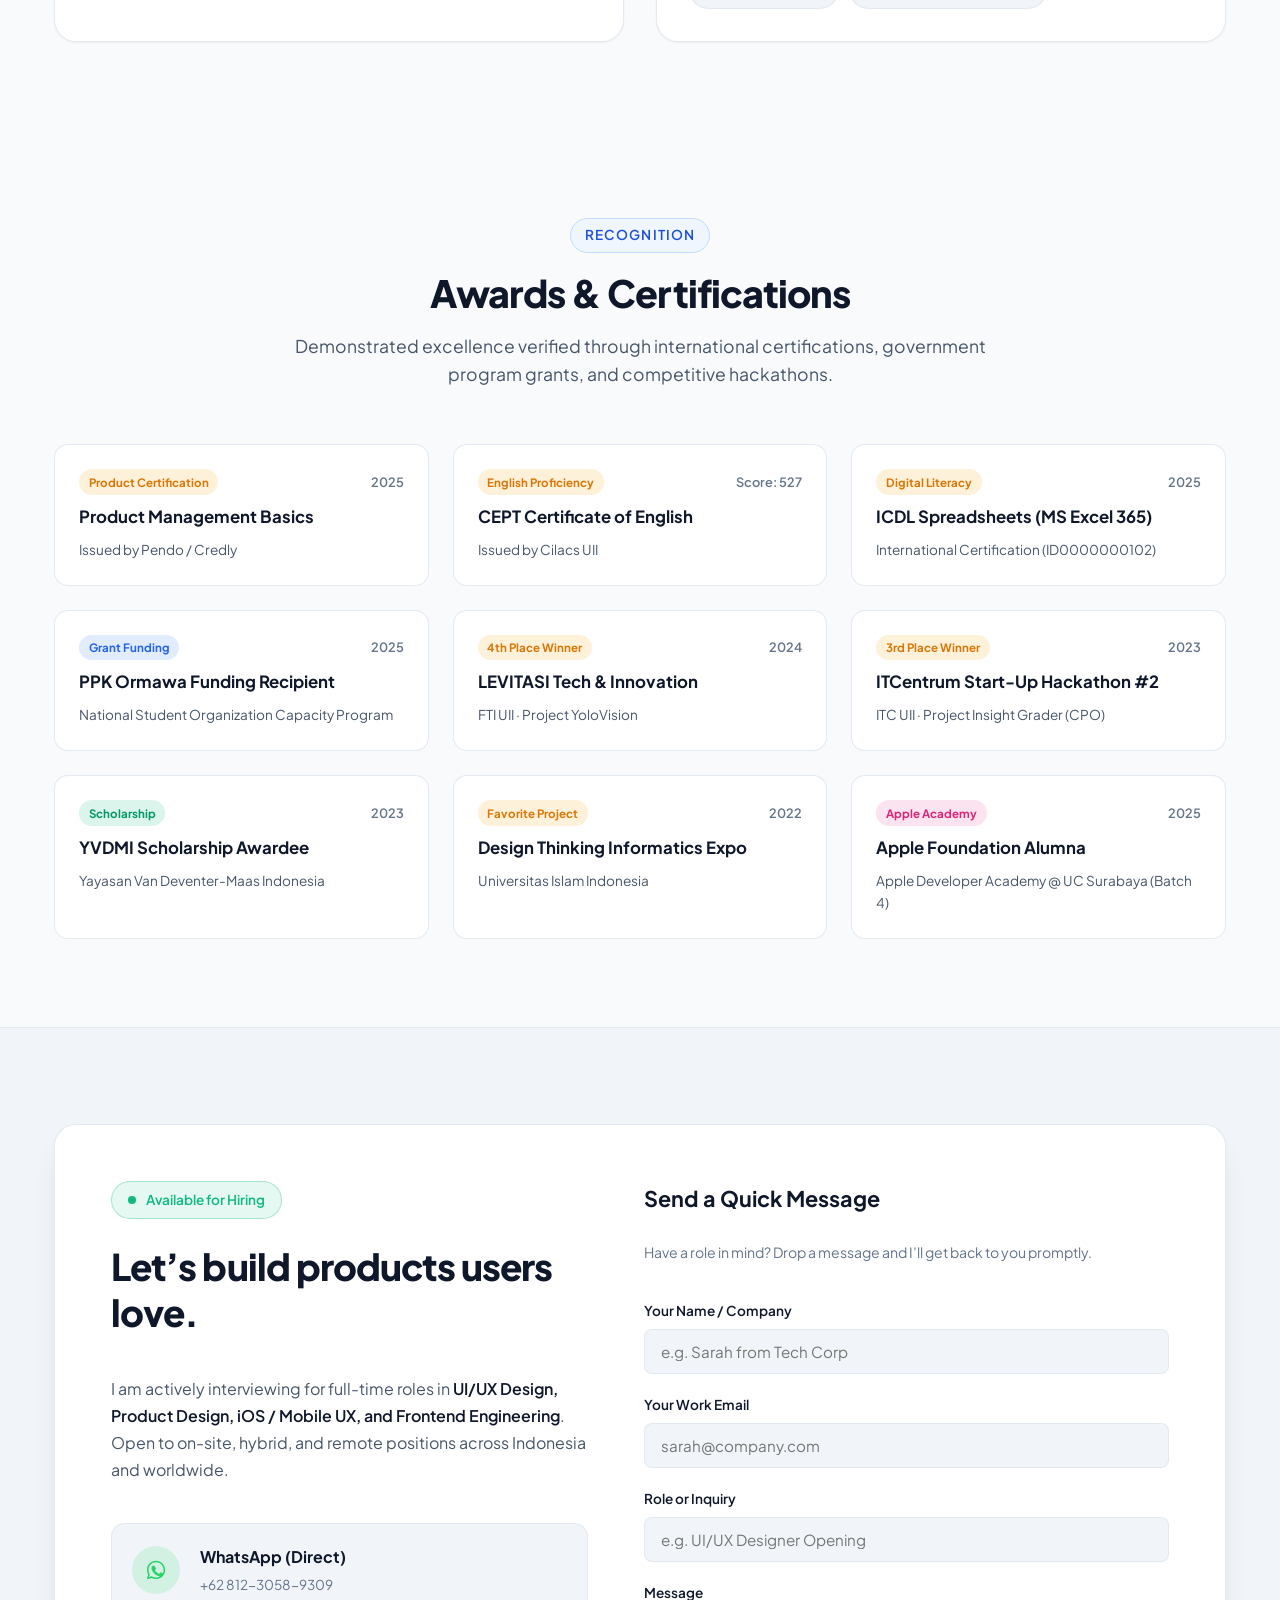
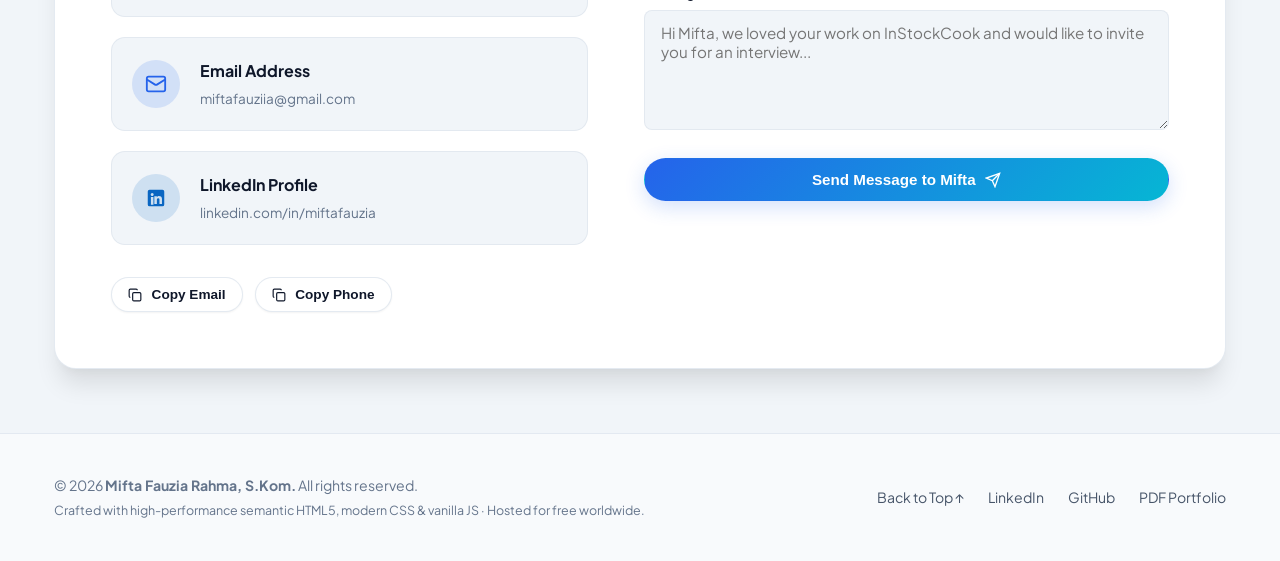
==== commit b8f96c9b: "style: remove 'Open to Work · Fresh Graduate 2026' badge from top of page" ====
--- a/index.html
+++ b/index.html
@@ -84,10 +84,6 @@
     <section class="hero-section" id="home">
       <div class="container hero-grid">
         <div class="hero-content">
-          <div class="status-badge">
-            <span class="status-dot"></span>
-            <span>Open to Work &middot; Fresh Graduate 2026</span>
-          </div>
 
           <h1 class="hero-title">
             Designing Intuitive Products with <span class="gradient-text">Human Empathy</span> & Technical Rigor.
